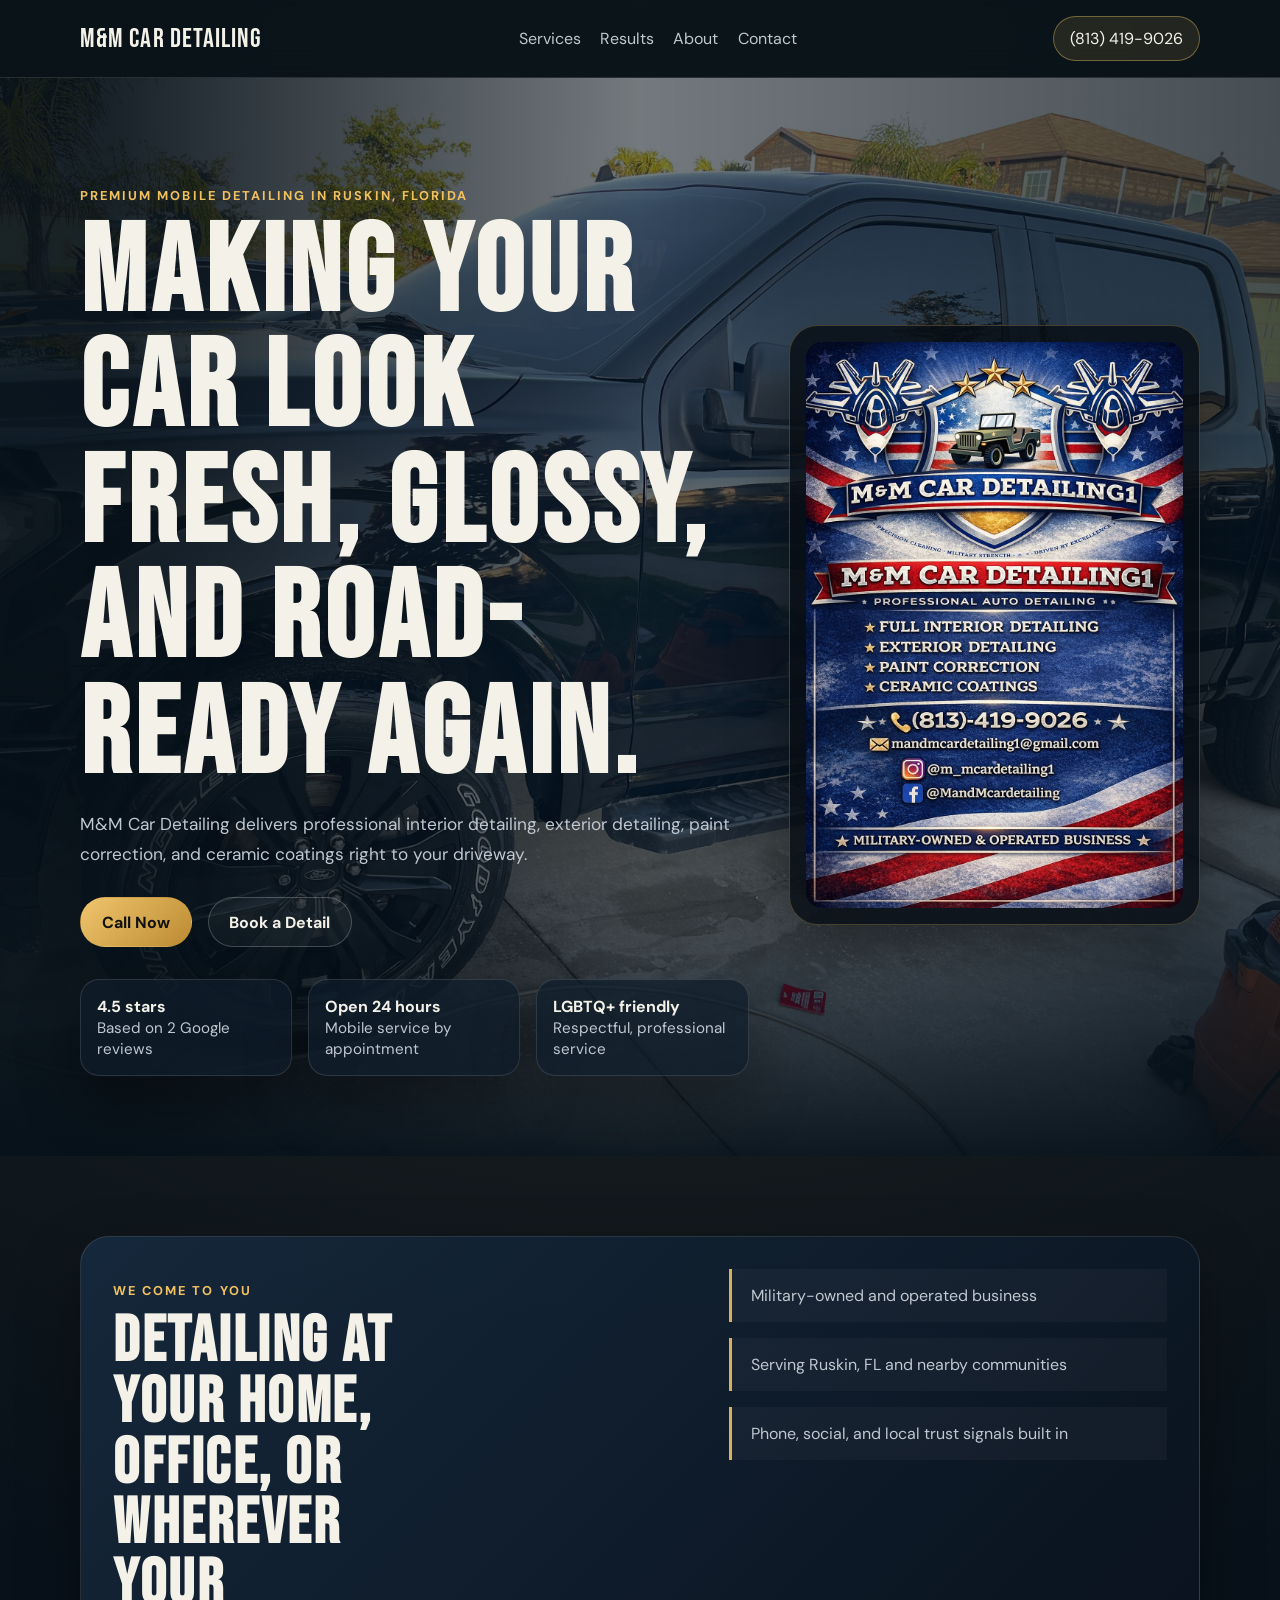
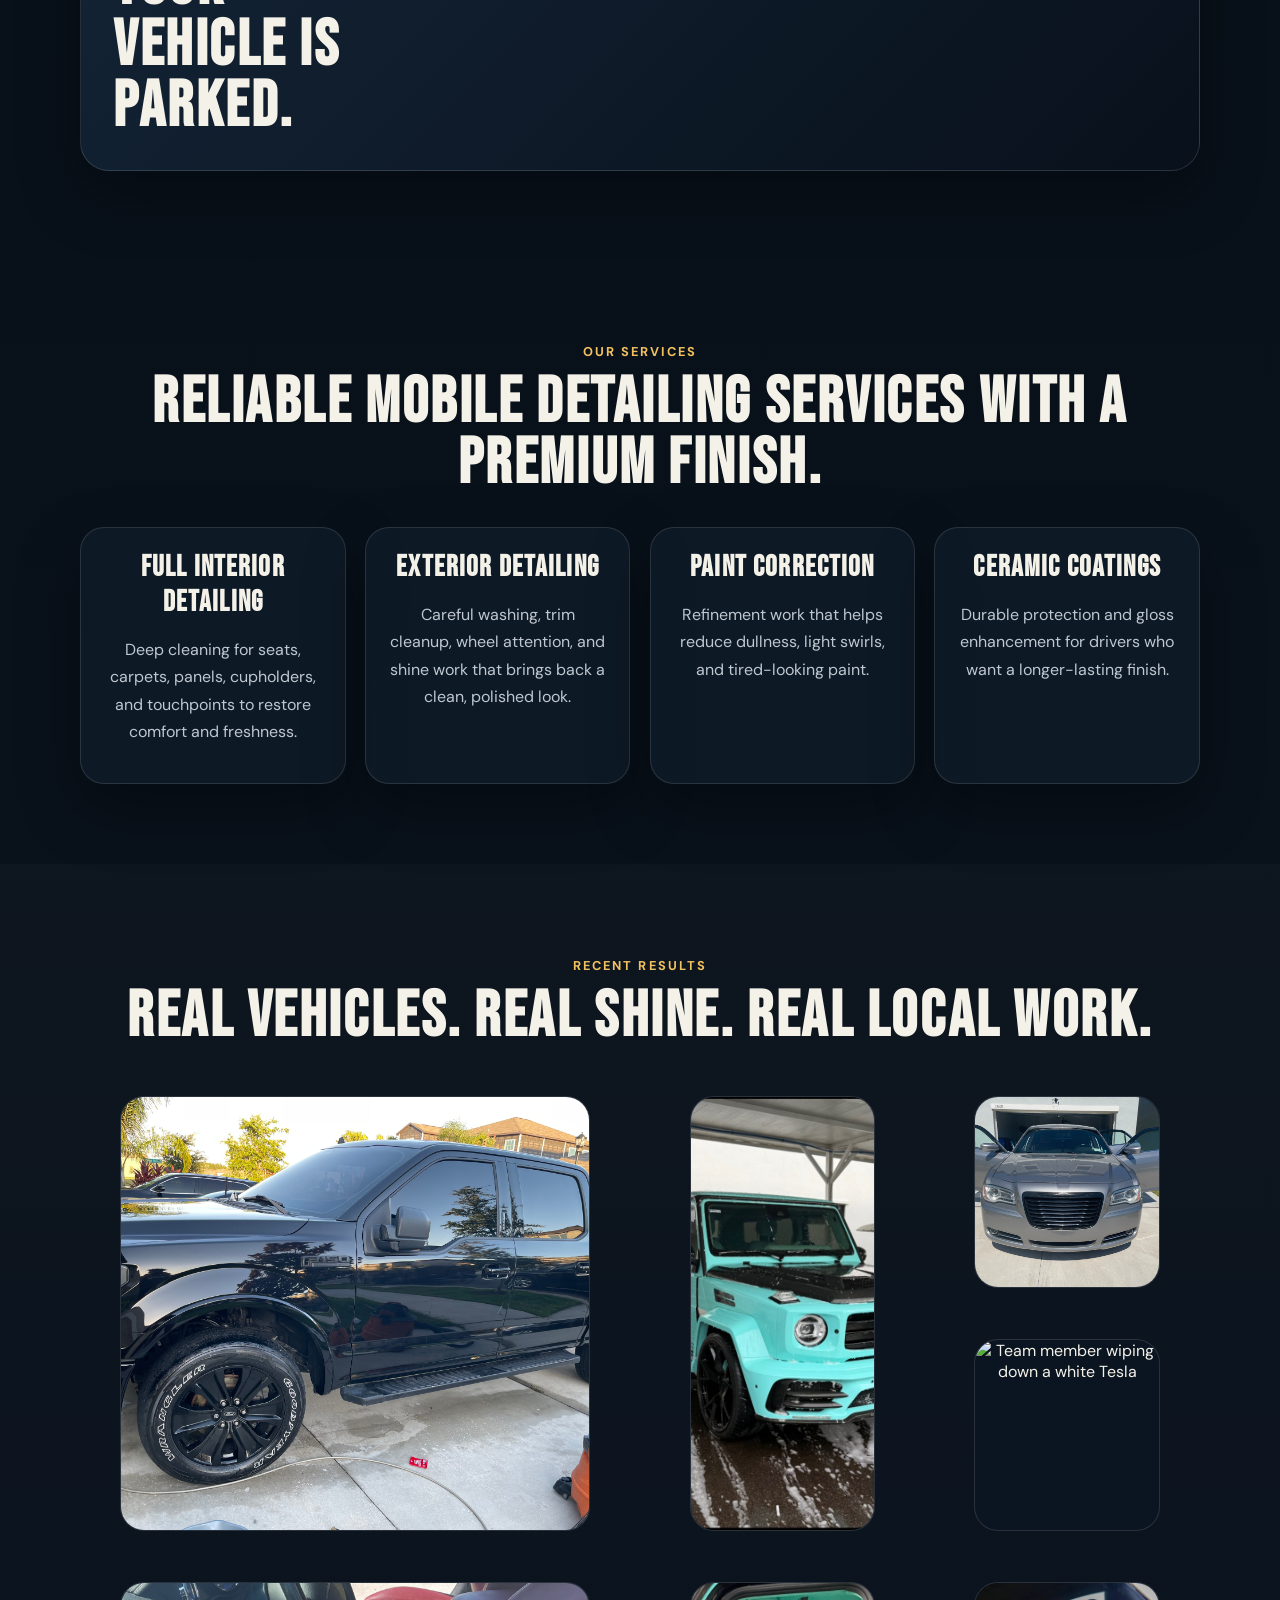
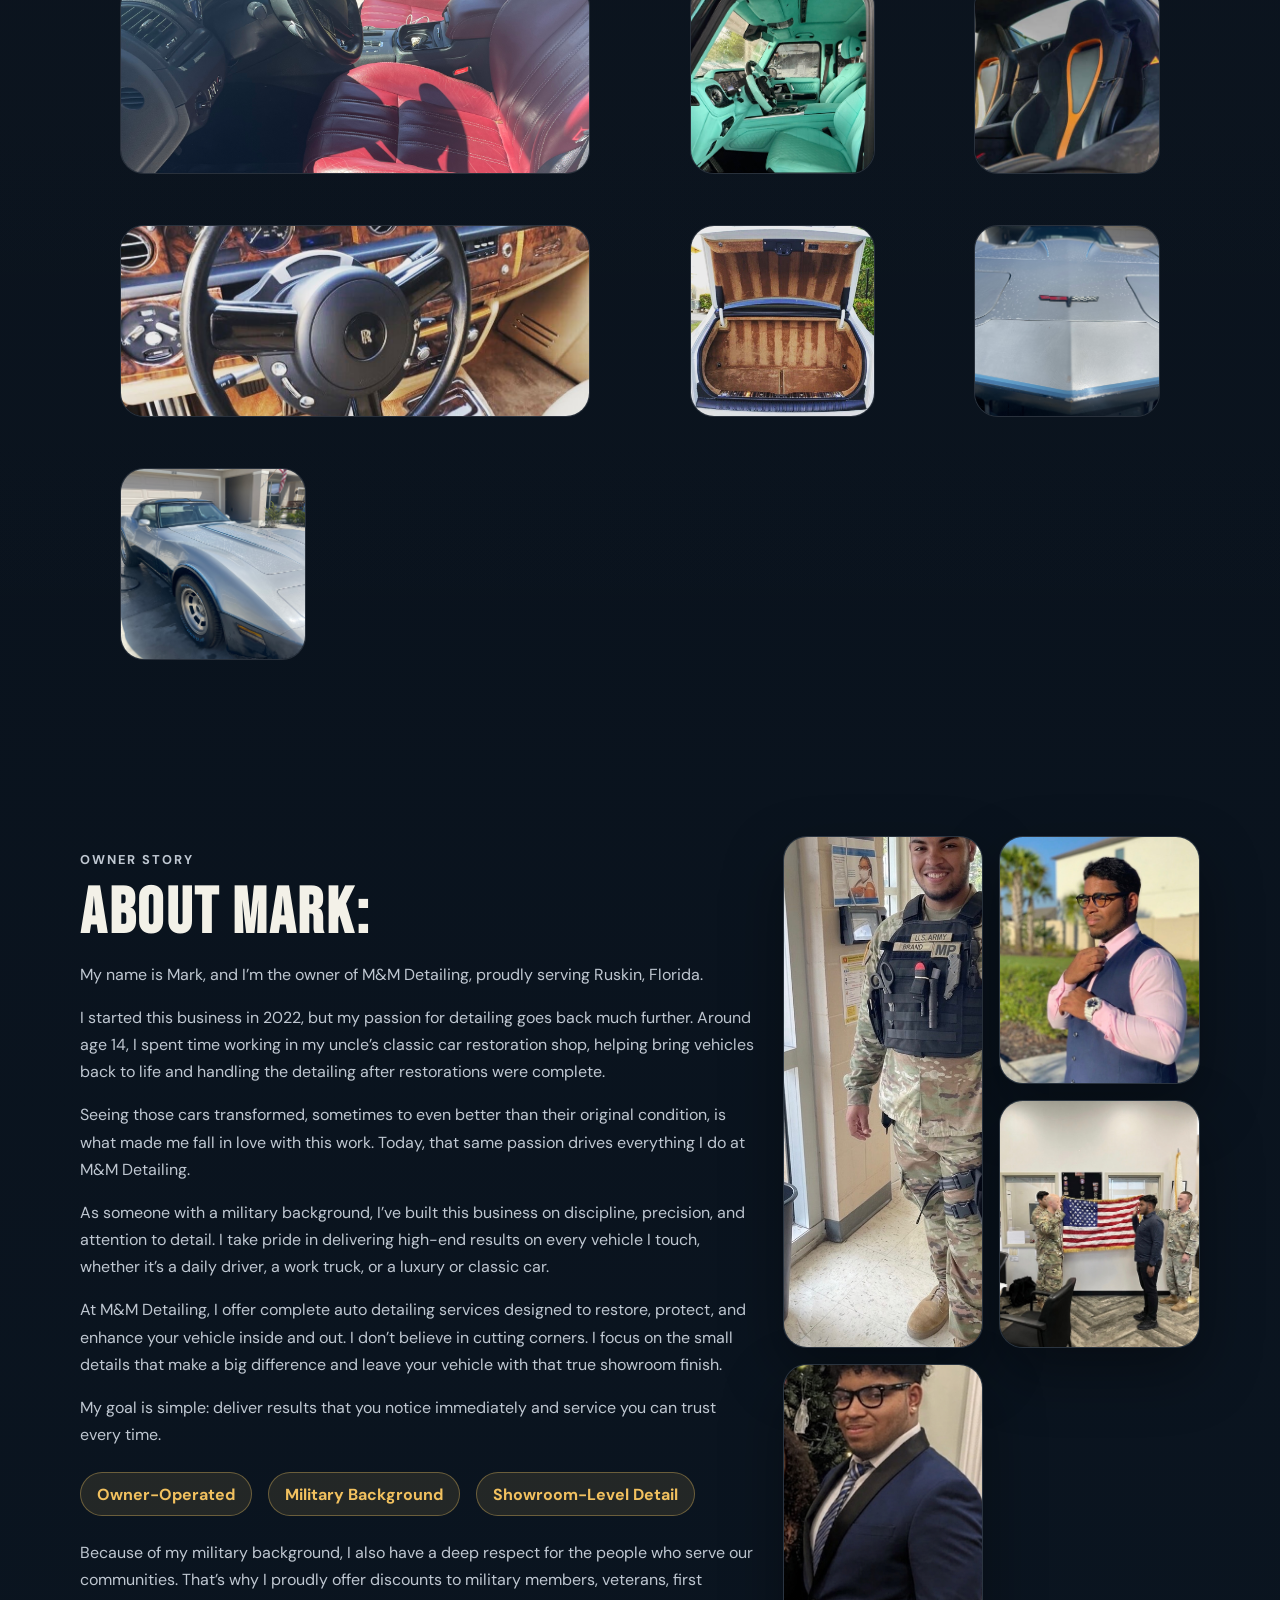
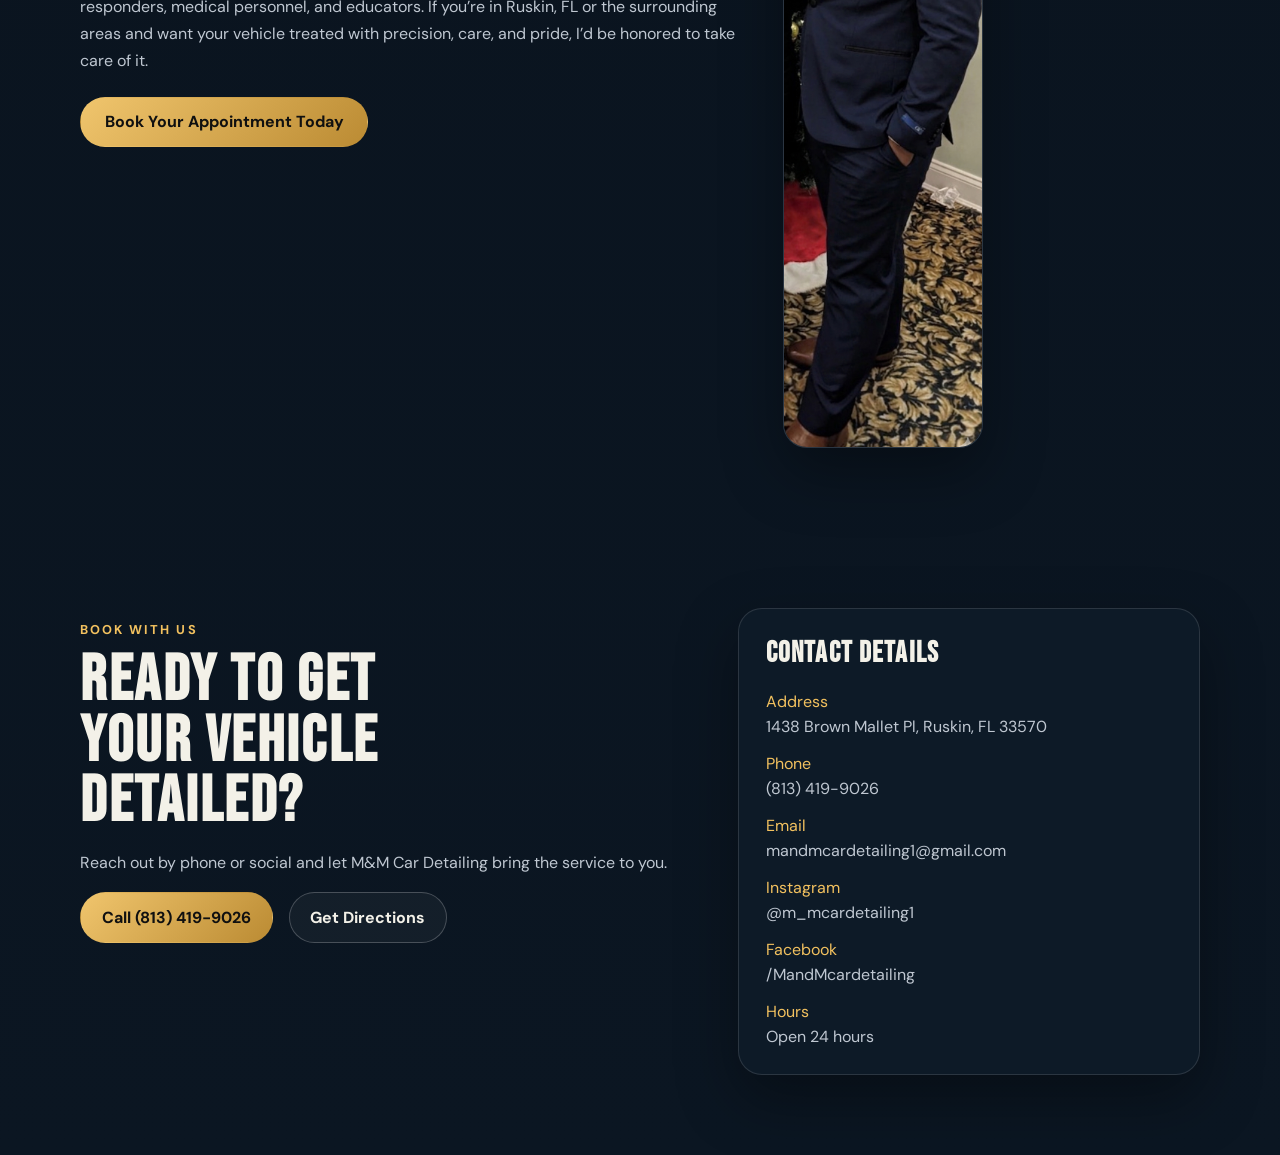
==== index.html @ 975ccf77 "Simplify about section layout" ====
<!DOCTYPE html>
<html lang="en">
  <head>
    <meta charset="UTF-8" />
    <meta name="viewport" content="width=device-width, initial-scale=1.0" />
    <title>M&amp;M Car Detailing | Mobile Detailing in Ruskin, FL</title>
    <meta
      name="description"
      content="M&M Car Detailing brings premium mobile detailing, paint correction, and ceramic coatings to Ruskin, Florida and nearby areas."
    />
    <link rel="preconnect" href="https://fonts.googleapis.com" />
    <link rel="preconnect" href="https://fonts.gstatic.com" crossorigin />
    <link
      href="https://fonts.googleapis.com/css2?family=Bebas+Neue&family=DM+Sans:wght@400;500;700&display=swap"
      rel="stylesheet"
    />
    <link rel="stylesheet" href="styles.css" />
  </head>
  <body>
    <header class="site-header">
      <div class="container nav-wrap">
        <a class="brand" href="#top">M&amp;M Car Detailing</a>
        <nav class="site-nav" aria-label="Primary navigation">
          <a href="#services">Services</a>
          <a href="#results">Results</a>
          <a href="#about">About</a>
          <a href="#contact">Contact</a>
        </nav>
        <a class="call-pill" href="tel:8134199026">(813) 419-9026</a>
      </div>
    </header>

    <main id="top">
      <section class="hero">
        <div class="hero-overlay"></div>
        <div class="container hero-grid">
          <div class="hero-copy">
            <p class="eyebrow">Premium Mobile Detailing In Ruskin, Florida</p>
            <h1>Making your car look fresh, glossy, and road-ready again.</h1>
            <p class="hero-text">
              M&amp;M Car Detailing delivers professional interior detailing,
              exterior detailing, paint correction, and ceramic coatings right
              to your driveway.
            </p>
            <div class="hero-actions">
              <a class="button primary" href="tel:8134199026">Call Now</a>
              <a class="button secondary" href="#contact">Book a Detail</a>
            </div>
            <div class="hero-meta">
              <div>
                <strong>4.5 stars</strong>
                <span>Based on 2 Google reviews</span>
              </div>
              <div>
                <strong>Open 24 hours</strong>
                <span>Mobile service by appointment</span>
              </div>
              <div>
                <strong>LGBTQ+ friendly</strong>
                <span>Respectful, professional service</span>
              </div>
            </div>
          </div>

          <aside class="hero-card">
            <img
              src="54EED1E9-41CA-4A40-9B75-06FA0DCA1272.PNG"
              alt="M&M Car Detailing service flyer"
            />
          </aside>
        </div>
      </section>

      <section class="intro-strip">
        <div class="container intro-grid">
          <div>
            <p class="label">We come to you</p>
            <h2>Detailing at your home, office, or wherever your vehicle is parked.</h2>
          </div>
          <div class="intro-points">
            <p>Military-owned and operated business</p>
            <p>Serving Ruskin, FL and nearby communities</p>
            <p>Phone, social, and local trust signals built in</p>
          </div>
        </div>
      </section>

      <section class="section" id="services">
        <div class="container">
          <p class="section-kicker">Our Services</p>
          <h2 class="section-title">Reliable mobile detailing services with a premium finish.</h2>
          <div class="service-grid">
            <article class="service-card">
              <h3>Full Interior Detailing</h3>
              <p>
                Deep cleaning for seats, carpets, panels, cupholders, and
                touchpoints to restore comfort and freshness.
              </p>
            </article>
            <article class="service-card">
              <h3>Exterior Detailing</h3>
              <p>
                Careful washing, trim cleanup, wheel attention, and shine work
                that brings back a clean, polished look.
              </p>
            </article>
            <article class="service-card">
              <h3>Paint Correction</h3>
              <p>
                Refinement work that helps reduce dullness, light swirls, and
                tired-looking paint.
              </p>
            </article>
            <article class="service-card">
              <h3>Ceramic Coatings</h3>
              <p>
                Durable protection and gloss enhancement for drivers who want a
                longer-lasting finish.
              </p>
            </article>
          </div>
        </div>
      </section>

      <section class="section results" id="results">
        <div class="container">
          <p class="section-kicker">Recent Results</p>
          <h2 class="section-title">Real vehicles. Real shine. Real local work.</h2>
          <div class="gallery-grid">
            <figure class="gallery-card gallery-feature">
              <img src="IMG_6921_Original.jpg" alt="Freshly detailed black pickup truck" />
            </figure>
            <figure class="gallery-card gallery-tall">
              <img src="IMG_4001.JPEG" alt="Detailed turquoise custom SUV at wash bay" />
            </figure>
            <figure class="gallery-card">
              <img src="67632541764__A2BBA710-AAB0-44A9-9C4B-81418D33C028_Original.JPEG" alt="Clean silver sedan after detailing" />
            </figure>
            <figure class="gallery-card">
              <img src="67709638408__9D85301D-5FF1-44BE-8788-363325B3556C_Original.JPEG" alt="Team member wiping down a white Tesla" />
            </figure>
            <figure class="gallery-card gallery-wide">
              <img src="IMG_7052_Original.jpg" alt="Clean luxury interior with red seats after detailing" />
            </figure>
            <figure class="gallery-card">
              <img src="IMG_4004.JPEG" alt="Mint green luxury SUV interior after detailing" />
            </figure>
            <figure class="gallery-card">
              <img src="IMG_0357_Original.JPEG" alt="Detailed exotic sports car seats and interior" />
            </figure>
            <figure class="gallery-card gallery-wide">
              <img src="D6B37DAC-18AE-432D-8CBC-3897DD55243E_Original.JPG" alt="Detailed Rolls-Royce dashboard and wood trim" />
            </figure>
            <figure class="gallery-card">
              <img src="08CF2466-BDCF-4B2A-A862-35CDCEF4646E_Original.JPG" alt="Detailed Rolls-Royce trunk interior" />
            </figure>
            <figure class="gallery-card">
              <img src="IMG_7494.jpg" alt="Vehicle hood before detailing with visible residue" />
            </figure>
            <figure class="gallery-card">
              <img src="IMG_7495.jpg" alt="Detailed vehicle exterior finish in sunlight" />
            </figure>
          </div>
        </div>
      </section>

      <section class="section story" id="about">
        <div class="container story-grid">
          <div class="story-copy">
            <p class="section-kicker">Owner Story</p>
            <h2 class="section-title">About Mark:</h2>
            <p>
              My name is Mark, and I&rsquo;m the owner of M&amp;M Detailing, proudly
              serving Ruskin, Florida.
            </p>
            <p>
              I started this business in 2022, but my passion for detailing
              goes back much further. Around age 14, I spent time working in my
              uncle&rsquo;s classic car restoration shop, helping bring vehicles back
              to life and handling the detailing after restorations were
              complete.
            </p>
            <p>
              Seeing those cars transformed, sometimes to even better than their
              original condition, is what made me fall in love with this work.
              Today, that same passion drives everything I do at M&amp;M
              Detailing.
            </p>
            <p>
              As someone with a military background, I&rsquo;ve built this business
              on discipline, precision, and attention to detail. I take pride
              in delivering high-end results on every vehicle I touch, whether
              it&rsquo;s a daily driver, a work truck, or a luxury or classic car.
            </p>
            <p>
              At M&amp;M Detailing, I offer complete auto detailing services
              designed to restore, protect, and enhance your vehicle inside and
              out. I don&rsquo;t believe in cutting corners. I focus on the small
              details that make a big difference and leave your vehicle with
              that true showroom finish.
            </p>
            <p>
              My goal is simple: deliver results that you notice immediately and
              service you can trust every time.
            </p>
            <div class="badge-row">
              <span>Owner-Operated</span>
              <span>Military Background</span>
              <span>Showroom-Level Detail</span>
            </div>
            <p class="story-cta">
              Because of my military background, I also have a deep respect for
              the people who serve our communities. That&rsquo;s why I proudly offer
              discounts to military members, veterans, first responders, medical
              personnel, and educators. If you&rsquo;re in Ruskin, FL or the
              surrounding areas and want your vehicle treated with precision,
              care, and pride, I&rsquo;d be honored to take care of it.
            </p>
            <a class="button primary story-button" href="tel:8134199026">
              Book Your Appointment Today
            </a>
          </div>
          <div class="story-media">
            <figure class="story-photo story-photo-tall">
              <img src="IMG_7756.JPEG" alt="Mark in military uniform" />
            </figure>
            <figure class="story-photo">
              <img src="IMG_7751.JPEG" alt="Portrait of Mark outdoors" />
            </figure>
            <figure class="story-photo">
              <img src="IMG_7748.JPEG" alt="Mark during military ceremony" />
            </figure>
            <figure class="story-photo story-photo-tall">
              <img src="IMG_7750.PNG" alt="Mark dressed in a blue suit" />
            </figure>
          </div>
        </div>
      </section>

      <section class="section contact-section" id="contact">
        <div class="container contact-grid">
          <div>
            <p class="section-kicker">Book With Us</p>
            <h2 class="section-title">Ready to get your vehicle detailed?</h2>
            <p class="contact-copy">
              Reach out by phone or social and let M&amp;M Car Detailing bring
              the service to you.
            </p>
            <div class="contact-actions">
              <a class="button primary" href="tel:8134199026">Call (813) 419-9026</a>
              <a class="button secondary" href="https://maps.google.com/?q=1438+Brown+Mallet+Pl+Ruskin+FL+33570">Get Directions</a>
            </div>
          </div>

          <div class="contact-card">
            <h3>Contact Details</h3>
            <dl>
              <div>
                <dt>Address</dt>
                <dd>1438 Brown Mallet Pl, Ruskin, FL 33570</dd>
              </div>
              <div>
                <dt>Phone</dt>
                <dd><a href="tel:8134199026">(813) 419-9026</a></dd>
              </div>
              <div>
                <dt>Email</dt>
                <dd>
                  <a href="mailto:mandmcardetailing1@gmail.com">mandmcardetailing1@gmail.com</a>
                </dd>
              </div>
              <div>
                <dt>Instagram</dt>
                <dd>
                  <a href="https://www.instagram.com/m_mcardetailing1/">@m_mcardetailing1</a>
                </dd>
              </div>
              <div>
                <dt>Facebook</dt>
                <dd>
                  <a href="https://www.facebook.com/MandMcardetailing">/MandMcardetailing</a>
                </dd>
              </div>
              <div>
                <dt>Hours</dt>
                <dd>Open 24 hours</dd>
              </div>
            </dl>
          </div>
        </div>
      </section>
    </main>
  </body>
</html>
---- styles.css ----
:root {
  --bg: #09111b;
  --panel: #0f1d2b;
  --panel-alt: #16293c;
  --text: #f3f1e8;
  --muted: #bfc7d1;
  --gold: #d8b15b;
  --gold-strong: #f2c15f;
  --line: rgba(255, 255, 255, 0.12);
  --shadow: 0 24px 60px rgba(0, 0, 0, 0.35);
}

* {
  box-sizing: border-box;
}

html {
  scroll-behavior: smooth;
}

body {
  margin: 0;
  font-family: "DM Sans", "Segoe UI", sans-serif;
  background:
    radial-gradient(circle at top, rgba(216, 177, 91, 0.18), transparent 28%),
    linear-gradient(180deg, #061018 0%, #09111b 45%, #0b1622 100%);
  color: var(--text);
}

img {
  display: block;
  max-width: 100%;
}

a {
  color: inherit;
  text-decoration: none;
}

.container {
  width: min(1120px, calc(100% - 2rem));
  margin: 0 auto;
}

.site-header {
  position: sticky;
  top: 0;
  z-index: 20;
  backdrop-filter: blur(14px);
  background: rgba(6, 16, 24, 0.82);
  border-bottom: 1px solid var(--line);
}

.nav-wrap {
  display: flex;
  align-items: center;
  justify-content: space-between;
  gap: 1rem;
  padding: 1rem 0;
}

.brand,
.section-title,
.hero h1,
.service-card h3,
.contact-card h3,
.story-review h3,
.intro-grid h2 {
  font-family: "Bebas Neue", Impact, sans-serif;
  letter-spacing: 0.04em;
}

.brand {
  font-size: 1.7rem;
}

.site-nav {
  display: flex;
  gap: 1.2rem;
  color: var(--muted);
}

.site-nav a:hover,
.site-nav a:focus-visible,
.contact-card a:hover,
.contact-card a:focus-visible {
  color: var(--gold-strong);
}

.call-pill,
.button {
  border-radius: 999px;
  transition: transform 0.2s ease, background 0.2s ease, color 0.2s ease;
}

.call-pill {
  padding: 0.7rem 1rem;
  background: rgba(216, 177, 91, 0.12);
  border: 1px solid rgba(216, 177, 91, 0.45);
}

.hero {
  position: relative;
  min-height: 94vh;
  display: flex;
  align-items: center;
  overflow: hidden;
}

.hero::before {
  content: "";
  position: absolute;
  inset: 0;
  background:
    linear-gradient(90deg, rgba(6, 16, 24, 0.92) 10%, rgba(6, 16, 24, 0.56) 50%, rgba(6, 16, 24, 0.75) 100%),
    url("IMG_6921_Original.jpg") center/cover no-repeat;
  transform: scale(1.03);
}

.hero-overlay {
  position: absolute;
  inset: auto 0 0 0;
  height: 18rem;
  background: linear-gradient(180deg, transparent, rgba(6, 16, 24, 0.9));
}

.hero-grid {
  position: relative;
  z-index: 1;
  display: grid;
  grid-template-columns: 1.3fr 0.8fr;
  gap: 2.5rem;
  align-items: center;
  padding: 6rem 0 5rem;
}

.eyebrow,
.section-kicker,
.label {
  color: var(--gold-strong);
  text-transform: uppercase;
  letter-spacing: 0.16em;
  font-size: 0.8rem;
  font-weight: 700;
}

.hero h1,
.section-title,
.intro-grid h2 {
  margin: 0;
  line-height: 0.95;
}

.hero h1 {
  font-size: clamp(3.8rem, 10vw, 7.6rem);
  max-width: 14ch;
}

.hero-text,
.contact-copy,
.service-card p,
.story-copy p,
.story-review p {
  color: var(--muted);
  line-height: 1.7;
}

.hero-text {
  max-width: 42rem;
  margin: 1rem 0 0;
  font-size: 1.08rem;
}

.hero-actions,
.contact-actions,
.badge-row {
  display: flex;
  flex-wrap: wrap;
  gap: 1rem;
}

.hero-actions {
  margin-top: 1.75rem;
}

.button {
  display: inline-flex;
  align-items: center;
  justify-content: center;
  min-height: 3rem;
  padding: 0.85rem 1.3rem;
  font-weight: 700;
  border: 1px solid transparent;
}

.button:hover,
.button:focus-visible,
.call-pill:hover,
.call-pill:focus-visible {
  transform: translateY(-2px);
}

.button.primary {
  background: linear-gradient(135deg, #f0c56d, #bb8b33);
  color: #101010;
}

.button.secondary {
  border-color: rgba(255, 255, 255, 0.22);
  background: rgba(255, 255, 255, 0.04);
}

.hero-meta {
  display: grid;
  grid-template-columns: repeat(3, minmax(0, 1fr));
  gap: 1rem;
  margin-top: 2rem;
}

.hero-meta div,
.service-card,
.story-review,
.contact-card {
  background: rgba(15, 29, 43, 0.74);
  border: 1px solid var(--line);
  box-shadow: var(--shadow);
}

.hero-meta div {
  padding: 1rem;
  border-radius: 1.2rem;
}

.hero-meta strong,
.contact-card dt {
  display: block;
  color: var(--text);
}

.hero-meta span {
  color: var(--muted);
  font-size: 0.95rem;
}

.hero-card {
  justify-self: end;
  max-width: 29rem;
  padding: 1rem;
  background: rgba(7, 13, 20, 0.82);
  border: 1px solid rgba(216, 177, 91, 0.28);
  border-radius: 1.8rem;
  box-shadow: var(--shadow);
}

.hero-card img {
  border-radius: 1rem;
}

.intro-strip,
.section {
  padding: 5rem 0;
}

.intro-grid,
.story-grid,
.contact-grid {
  display: grid;
  gap: 2rem;
  align-items: start;
}

.intro-grid {
  grid-template-columns: 1.2fr 0.9fr;
  padding: 2rem;
  background: linear-gradient(135deg, rgba(22, 41, 60, 0.96), rgba(9, 17, 27, 0.96));
  border: 1px solid var(--line);
  border-radius: 1.8rem;
  box-shadow: var(--shadow);
}

.intro-grid h2 {
  font-size: clamp(2.3rem, 5vw, 4.3rem);
  max-width: 11ch;
}

.intro-points {
  display: grid;
  gap: 1rem;
  color: var(--muted);
}

.intro-points p {
  margin: 0;
  padding: 1rem 1.2rem;
  border-left: 3px solid var(--gold);
  background: rgba(255, 255, 255, 0.03);
}

.section-title {
  font-size: clamp(2.6rem, 5vw, 4.4rem);
  max-width: 12ch;
}

#services .container {
  text-align: center;
}

#services .section-title {
  max-width: none;
}

.service-grid,
.gallery-grid {
  display: grid;
  gap: 1.2rem;
  margin-top: 2rem;
}

.service-grid {
  grid-template-columns: repeat(4, minmax(0, 1fr));
}

.service-card {
  padding: 1.4rem;
  border-radius: 1.5rem;
}

.service-card h3,
.contact-card h3,
.story-review h3 {
  margin: 0 0 0.7rem;
  font-size: 1.8rem;
}

.results {
  background: linear-gradient(180deg, rgba(255, 255, 255, 0.02), transparent);
}

#results .container {
  text-align: center;
}

#results .section-title {
  max-width: none;
}

.gallery-grid {
  grid-template-columns: repeat(4, minmax(0, 1fr));
  grid-auto-rows: 14rem;
}

.gallery-card {
  overflow: hidden;
  border-radius: 1.5rem;
  border: 1px solid var(--line);
  background: #0b1521;
}

.gallery-card img {
  width: 100%;
  height: 100%;
  object-fit: cover;
  transition: transform 0.45s ease;
}

.gallery-card:nth-child(2) img {
  object-position: center;
}

.gallery-card:nth-child(4) img {
  object-position: center top;
}

.gallery-card:nth-child(5) img,
.gallery-card:nth-child(8) img {
  object-position: center;
}

.gallery-card:hover img {
  transform: scale(1.04);
}

.gallery-feature {
  grid-column: span 2;
  grid-row: span 2;
}

.gallery-wide {
  grid-column: span 2;
}

.gallery-tall {
  grid-row: span 2;
}

.story-grid,
.contact-grid {
  grid-template-columns: 1.15fr 0.85fr;
}

.contact-card {
  padding: 1.7rem;
  border-radius: 1.5rem;
}

.badge-row {
  margin-top: 1.5rem;
}

.badge-row span {
  padding: 0.65rem 1rem;
  border-radius: 999px;
  background: rgba(216, 177, 91, 0.12);
  border: 1px solid rgba(216, 177, 91, 0.4);
  color: var(--gold-strong);
  font-weight: 700;
}

.story-grid {
  grid-template-columns: 1.55fr 0.95fr;
  gap: 1.4rem;
}

.story-media {
  display: grid;
  grid-template-columns: repeat(2, minmax(0, 1fr));
  gap: 1rem;
  align-self: stretch;
}

.story-photo {
  margin: 0;
  min-height: 13rem;
  overflow: hidden;
  border-radius: 1.5rem;
  border: 1px solid var(--line);
  background: rgba(15, 29, 43, 0.74);
  box-shadow: var(--shadow);
}

.story-photo img {
  width: 100%;
  height: 100%;
  object-fit: cover;
  transform: scale(1.06);
}

.story-photo-tall {
  grid-row: span 2;
}

.story-photo:first-child img {
  object-position: center top;
}

.story-photo:nth-child(2) img {
  object-position: center top;
}

.story-photo:nth-child(3) img {
  object-position: center 25%;
}

.story-photo:nth-child(4) img {
  object-position: center top;
}

.story-cta {
  margin: 1.4rem 0;
}

.story-button {
  min-width: 18rem;
}

.contact-card dl {
  margin: 1.2rem 0 0;
  display: grid;
  gap: 1rem;
}

.contact-card dt {
  margin-bottom: 0.25rem;
  color: var(--gold-strong);
}

.contact-card dd {
  margin: 0;
  color: var(--muted);
}

@media (max-width: 980px) {
  .hero-grid,
  .intro-grid,
  .story-grid,
  .contact-grid,
  .service-grid {
    grid-template-columns: 1fr;
  }

  .hero-card {
    justify-self: start;
    max-width: 24rem;
  }

  .hero-meta {
    grid-template-columns: repeat(2, minmax(0, 1fr));
  }

  .gallery-grid {
    grid-template-columns: repeat(2, minmax(0, 1fr));
  }

  .gallery-feature,
  .gallery-wide {
    grid-column: span 2;
  }
}

@media (max-width: 760px) {
  .nav-wrap {
    flex-wrap: wrap;
  }

  .site-nav {
    order: 3;
    width: 100%;
    justify-content: space-between;
    font-size: 0.95rem;
  }

  .hero {
    min-height: auto;
  }

  .hero-grid {
    padding-top: 4rem;
  }

  .hero h1 {
    max-width: 10ch;
  }

  .hero-meta,
  .gallery-grid {
    grid-template-columns: 1fr;
  }

  .gallery-grid {
    grid-auto-rows: 15rem;
  }

  .gallery-feature,
  .gallery-wide,
  .gallery-tall {
    grid-column: auto;
    grid-row: auto;
  }

  .story-media {
    grid-template-columns: 1fr;
  }

  .story-photo,
  .story-photo-tall {
    min-height: 19rem;
    grid-row: auto;
  }

  .section,
  .intro-strip {
    padding: 4rem 0;
  }
}
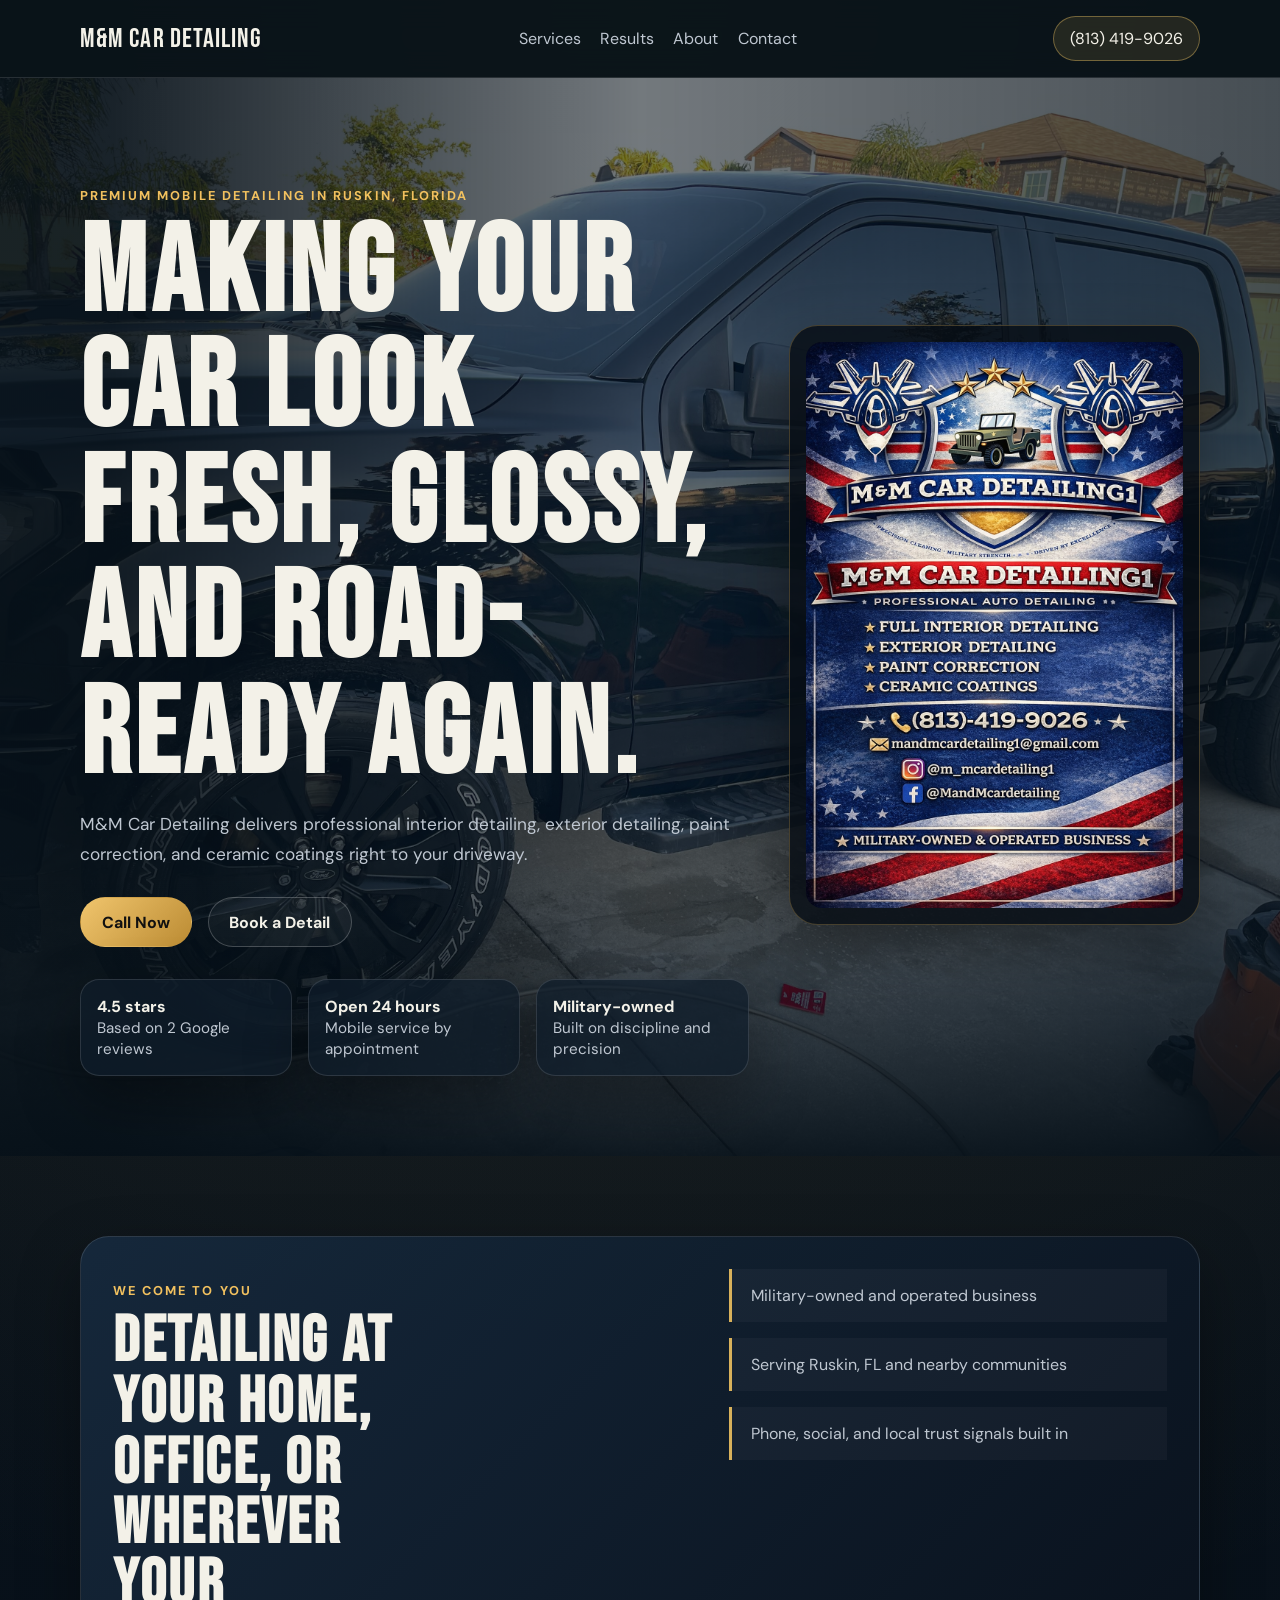
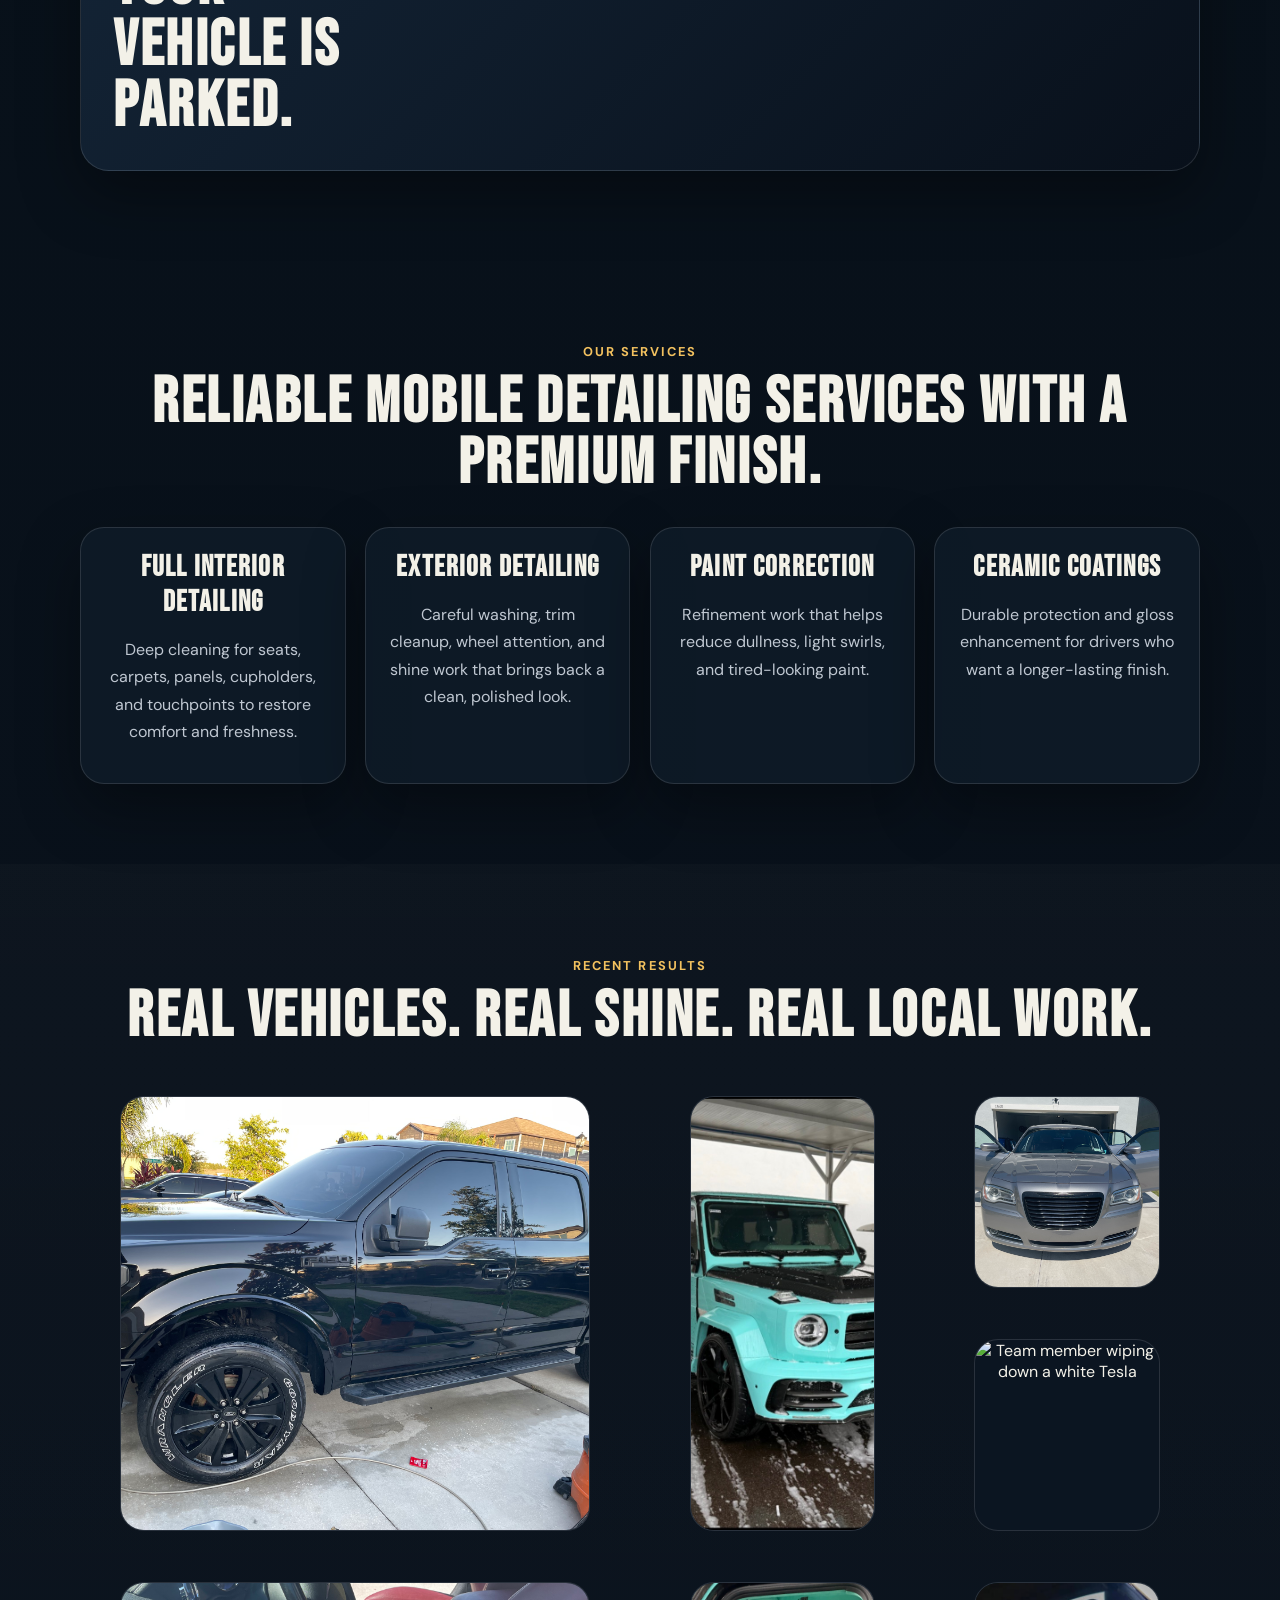
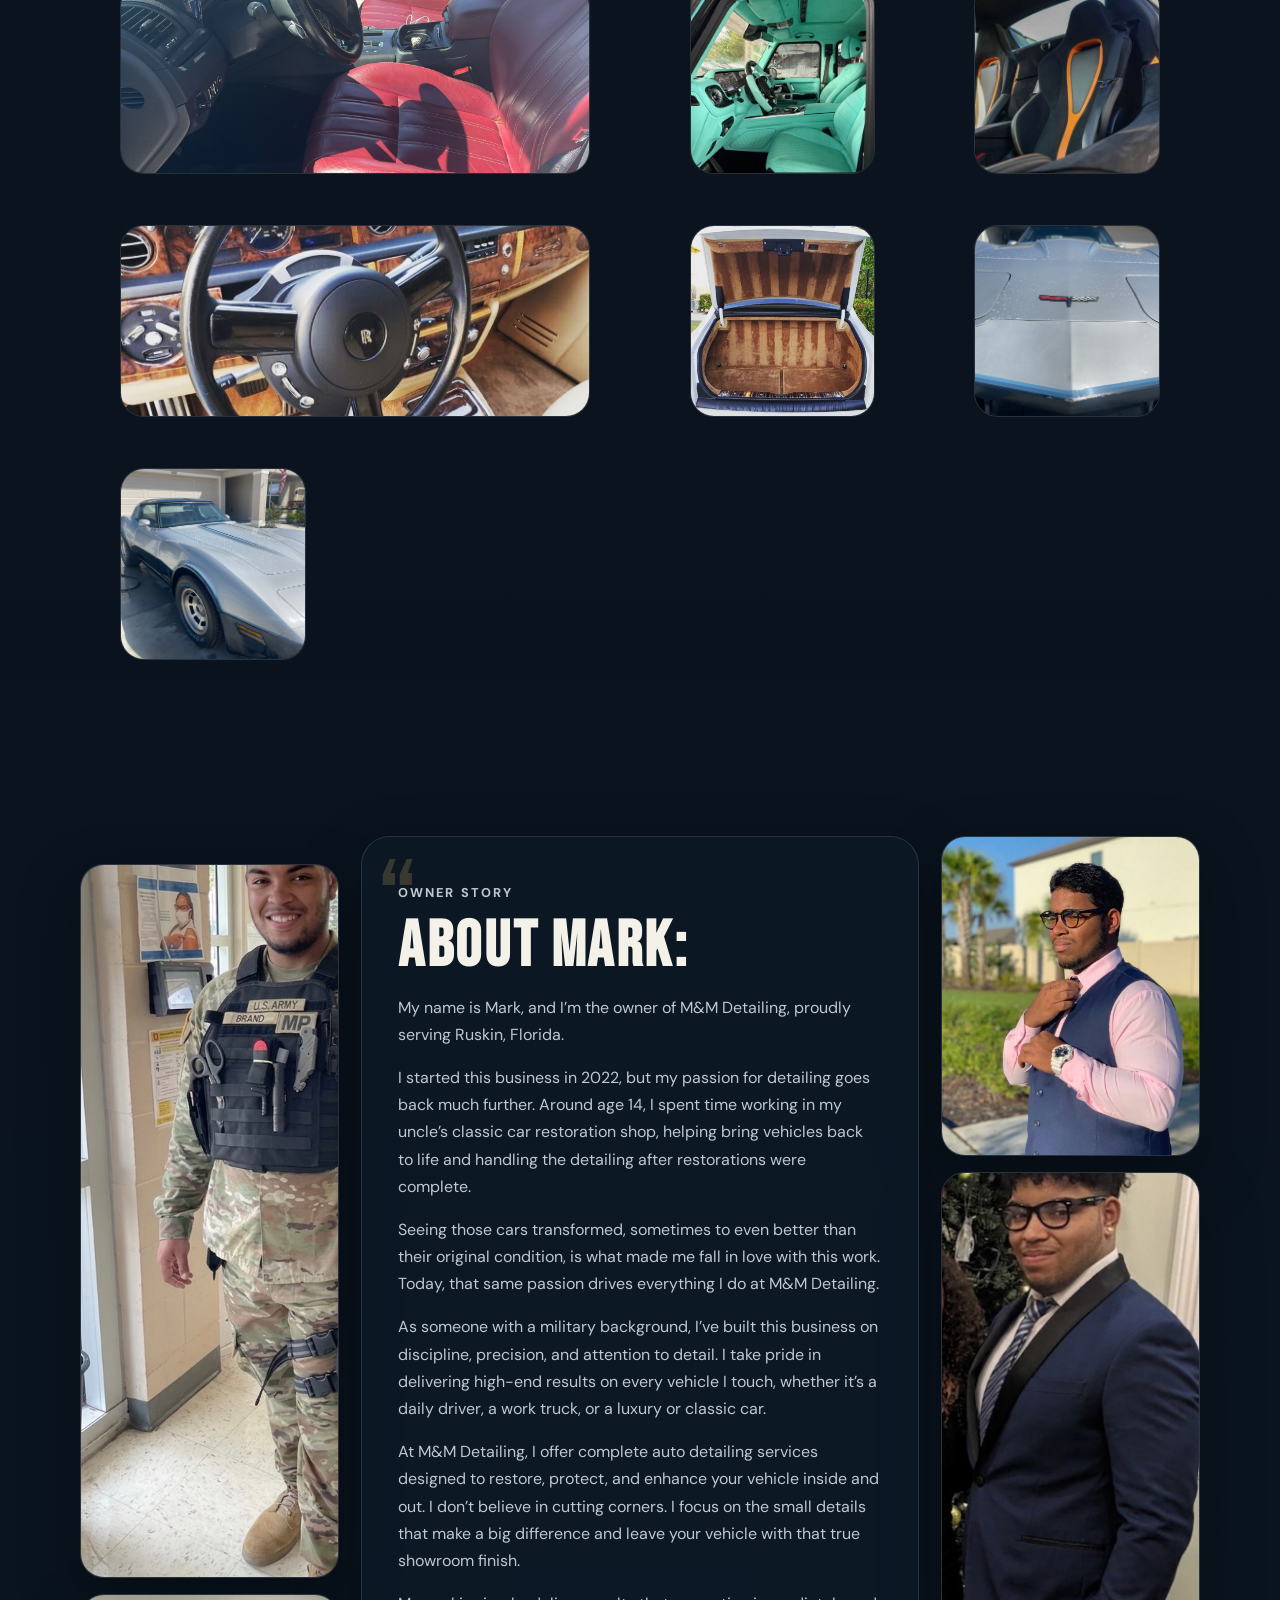
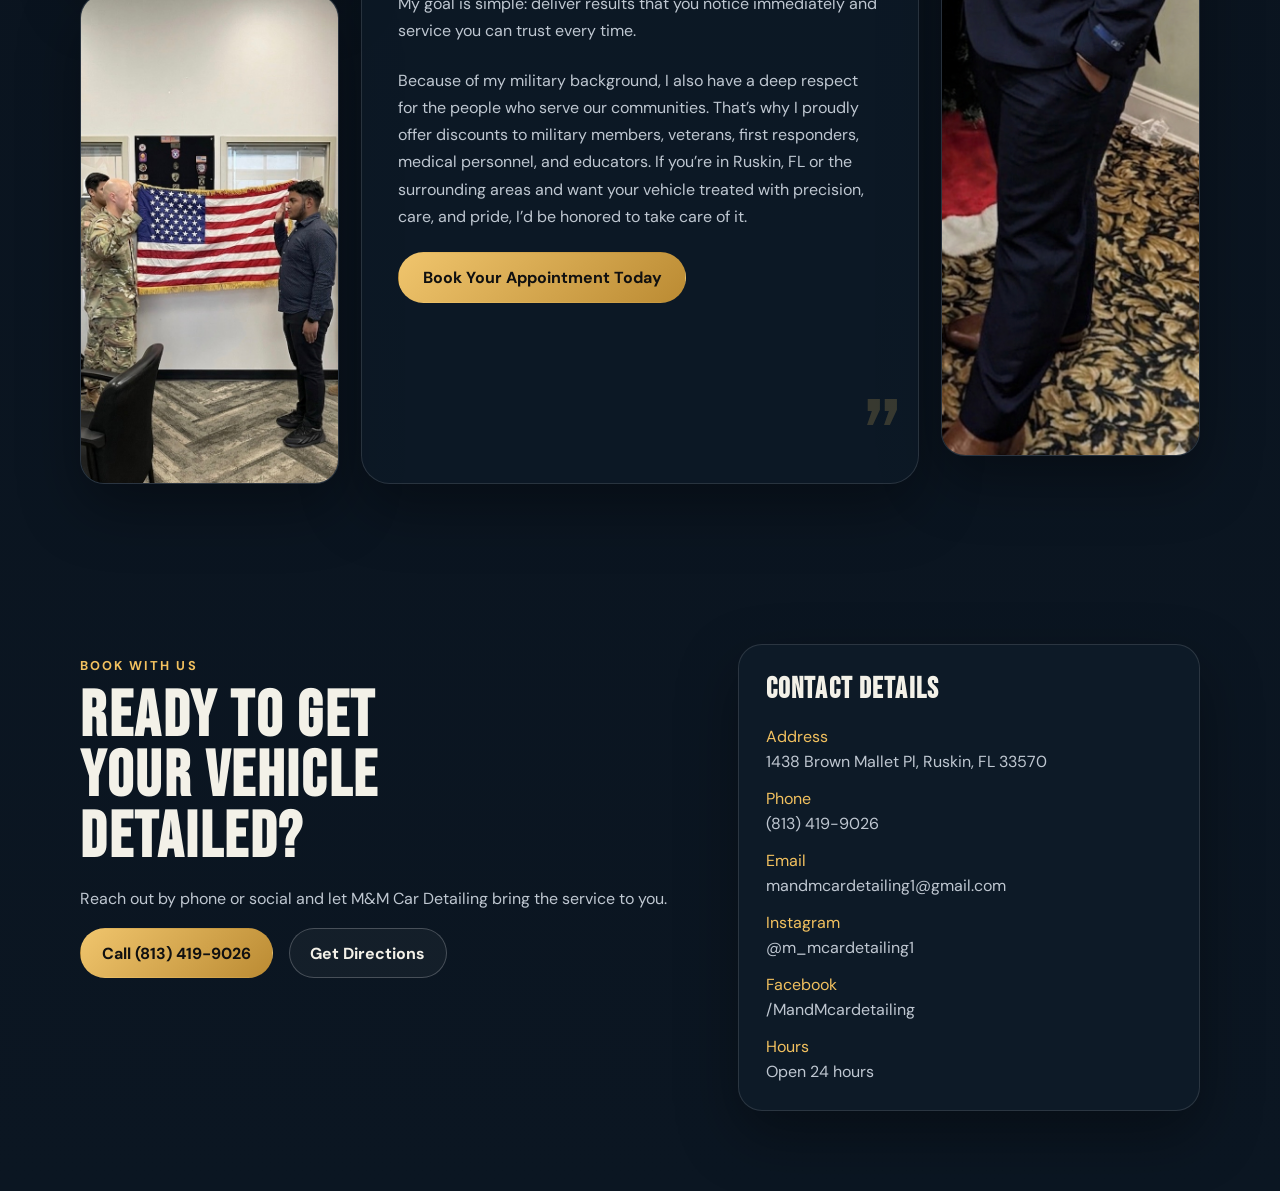
==== commit a8eb2d3b: "Refine about layout and hero trust point" ====
--- a/index.html
+++ b/index.html
@@ -56,8 +56,8 @@
                 <span>Mobile service by appointment</span>
               </div>
               <div>
-                <strong>LGBTQ+ friendly</strong>
-                <span>Respectful, professional service</span>
+                <strong>Military-owned</strong>
+                <span>Built on discipline and precision</span>
               </div>
             </div>
           </div>
@@ -166,6 +166,14 @@
 
       <section class="section story" id="about">
         <div class="container story-grid">
+          <div class="story-media story-media-left">
+            <figure class="story-photo story-photo-tall">
+              <img src="IMG_7756.JPEG" alt="Mark in military uniform" />
+            </figure>
+            <figure class="story-photo">
+              <img src="IMG_7748.JPEG" alt="Mark during military ceremony" />
+            </figure>
+          </div>
           <div class="story-copy">
             <p class="section-kicker">Owner Story</p>
             <h2 class="section-title">About Mark:</h2>
@@ -203,11 +211,6 @@
               My goal is simple: deliver results that you notice immediately and
               service you can trust every time.
             </p>
-            <div class="badge-row">
-              <span>Owner-Operated</span>
-              <span>Military Background</span>
-              <span>Showroom-Level Detail</span>
-            </div>
             <p class="story-cta">
               Because of my military background, I also have a deep respect for
               the people who serve our communities. That&rsquo;s why I proudly offer
@@ -220,15 +223,9 @@
               Book Your Appointment Today
             </a>
           </div>
-          <div class="story-media">
-            <figure class="story-photo story-photo-tall">
-              <img src="IMG_7756.JPEG" alt="Mark in military uniform" />
-            </figure>
+          <div class="story-media story-media-right">
             <figure class="story-photo">
               <img src="IMG_7751.JPEG" alt="Portrait of Mark outdoors" />
-            </figure>
-            <figure class="story-photo">
-              <img src="IMG_7748.JPEG" alt="Mark during military ceremony" />
             </figure>
             <figure class="story-photo story-photo-tall">
               <img src="IMG_7750.PNG" alt="Mark dressed in a blue suit" />
--- a/styles.css
+++ b/styles.css
@@ -417,15 +417,24 @@
 }
 
 .story-grid {
-  grid-template-columns: 1.55fr 0.95fr;
+  grid-template-columns: 0.72fr 1.55fr 0.72fr;
   gap: 1.4rem;
+  align-items: stretch;
 }
 
 .story-media {
   display: grid;
-  grid-template-columns: repeat(2, minmax(0, 1fr));
+  grid-template-columns: 1fr;
   gap: 1rem;
   align-self: stretch;
+}
+
+.story-media-left {
+  padding-top: 1.75rem;
+}
+
+.story-media-right {
+  padding-bottom: 1.75rem;
 }
 
 .story-photo {
@@ -453,15 +462,15 @@
   object-position: center top;
 }
 
-.story-photo:nth-child(2) img {
+.story-media-right .story-photo:first-child img {
   object-position: center top;
 }
 
-.story-photo:nth-child(3) img {
+.story-media-left .story-photo:nth-child(2) img {
   object-position: center 25%;
 }
 
-.story-photo:nth-child(4) img {
+.story-media-right .story-photo:nth-child(2) img {
   object-position: center top;
 }
 
@@ -471,6 +480,37 @@
 
 .story-button {
   min-width: 18rem;
+}
+
+.story-copy {
+  position: relative;
+  padding: 2rem 2.25rem;
+  border-radius: 1.8rem;
+  background: rgba(15, 29, 43, 0.5);
+  border: 1px solid var(--line);
+  box-shadow: var(--shadow);
+}
+
+.story-copy::before,
+.story-copy::after {
+  position: absolute;
+  font-family: "Bebas Neue", Impact, sans-serif;
+  font-size: clamp(5rem, 9vw, 8rem);
+  line-height: 1;
+  color: rgba(216, 177, 91, 0.22);
+  pointer-events: none;
+}
+
+.story-copy::before {
+  content: "\201C";
+  top: 0.65rem;
+  left: 1rem;
+}
+
+.story-copy::after {
+  content: "\201D";
+  right: 1rem;
+  bottom: -1.25rem;
 }
 
 .contact-card dl {
@@ -515,6 +555,15 @@
   .gallery-wide {
     grid-column: span 2;
   }
+
+  .story-media {
+    grid-template-columns: repeat(2, minmax(0, 1fr));
+  }
+
+  .story-media-left,
+  .story-media-right {
+    padding: 0;
+  }
 }
 
 @media (max-width: 760px) {
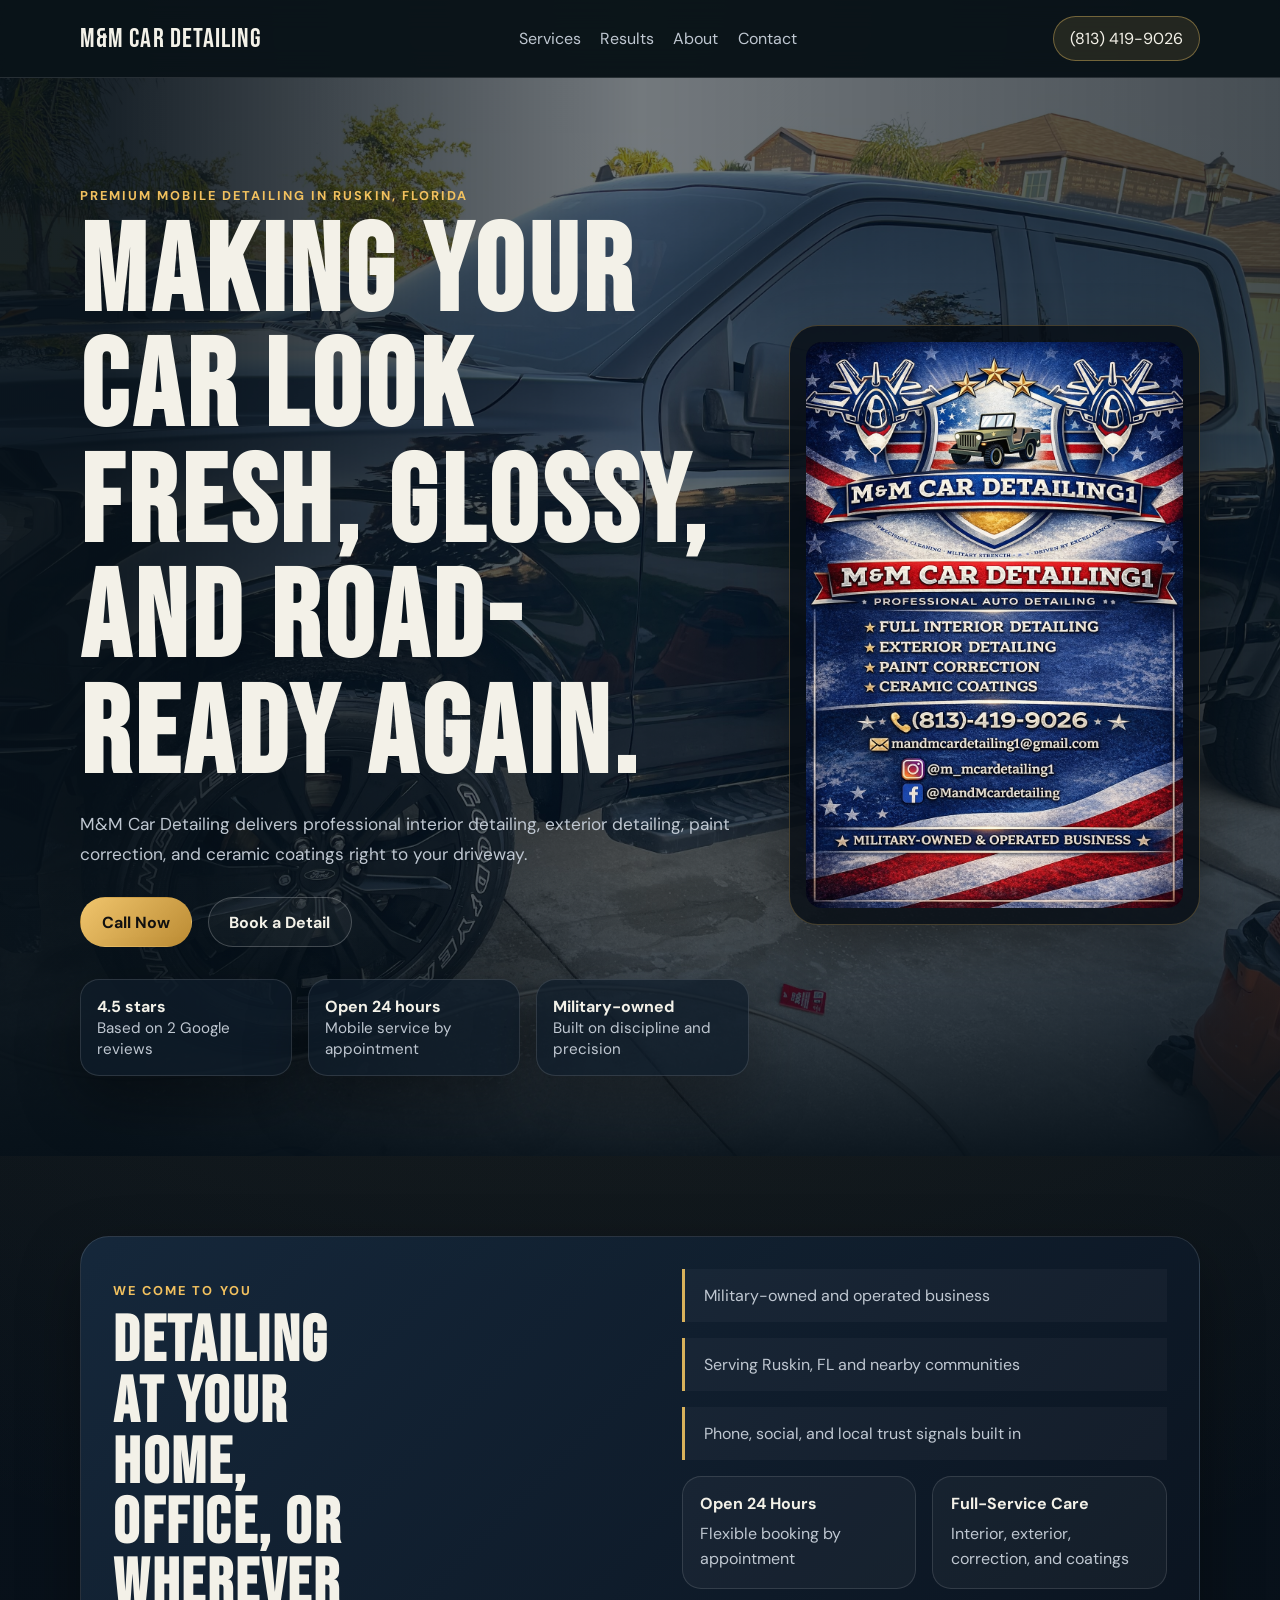
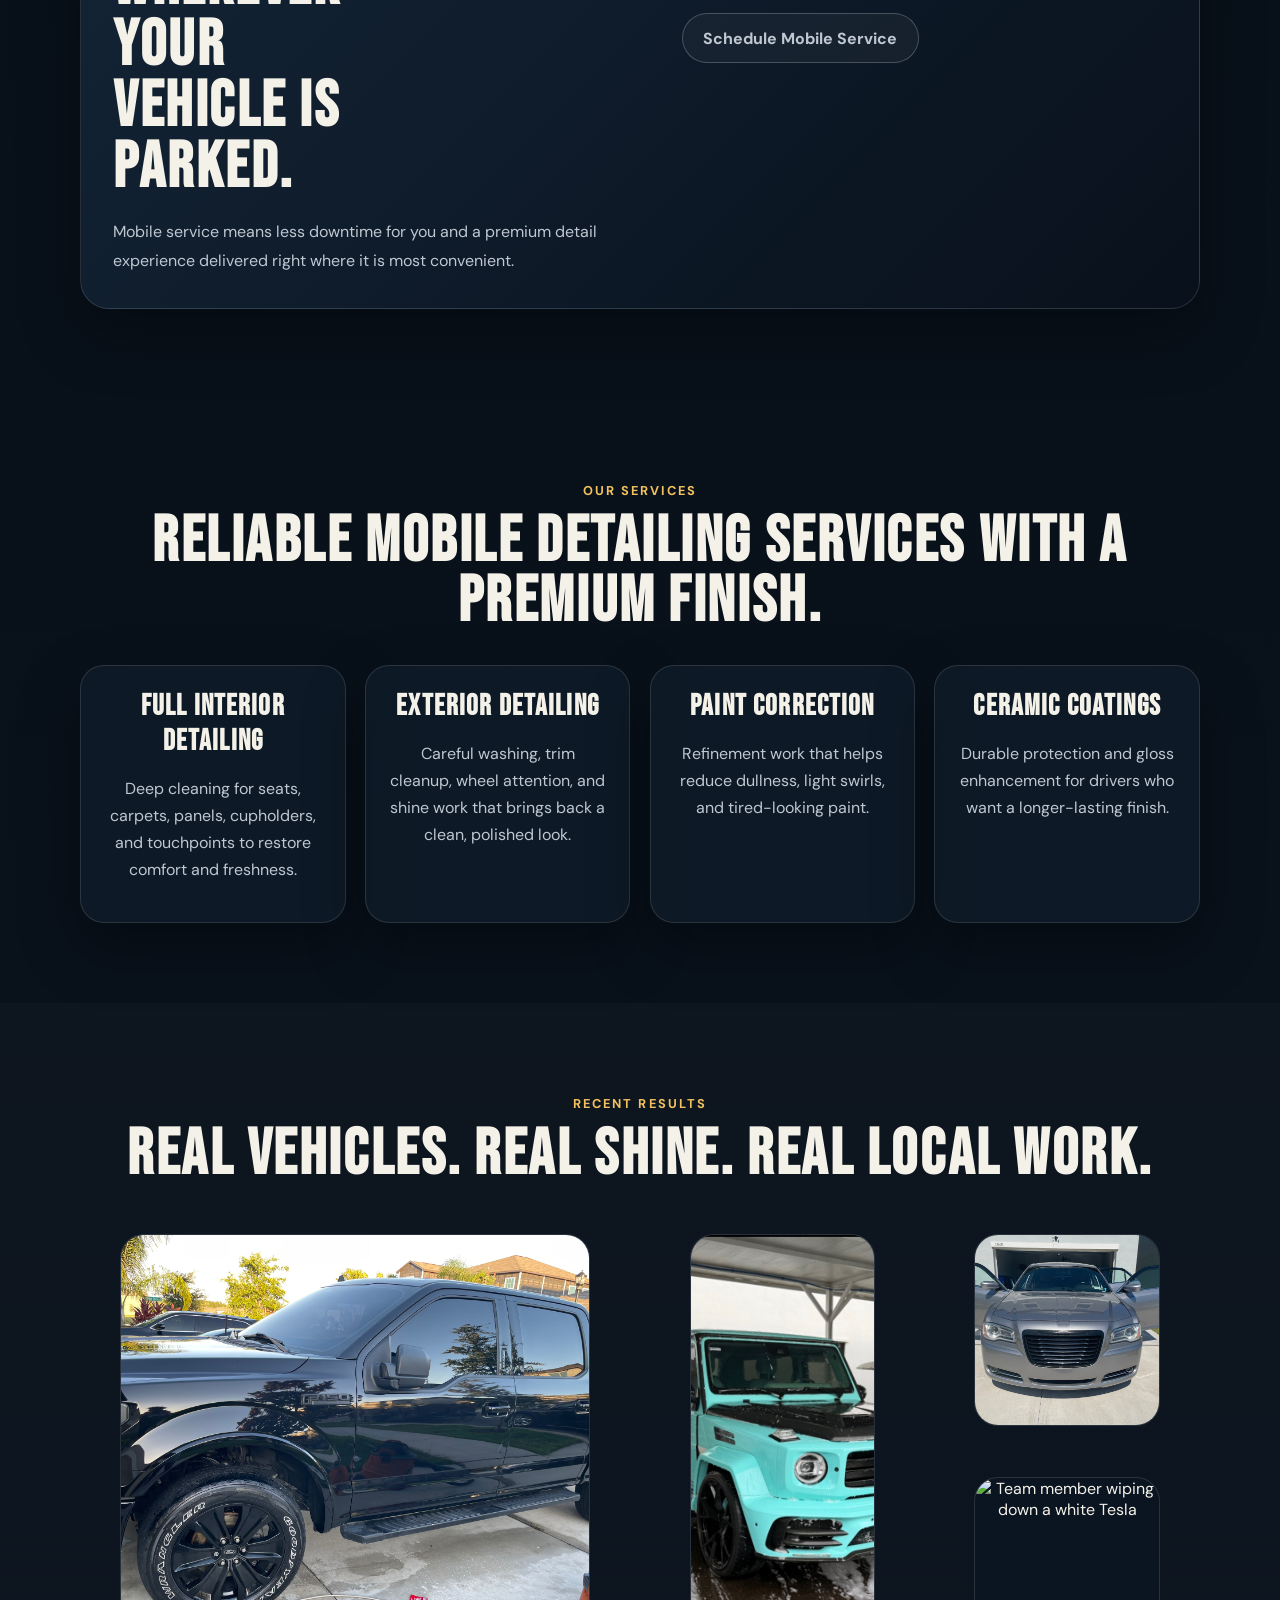
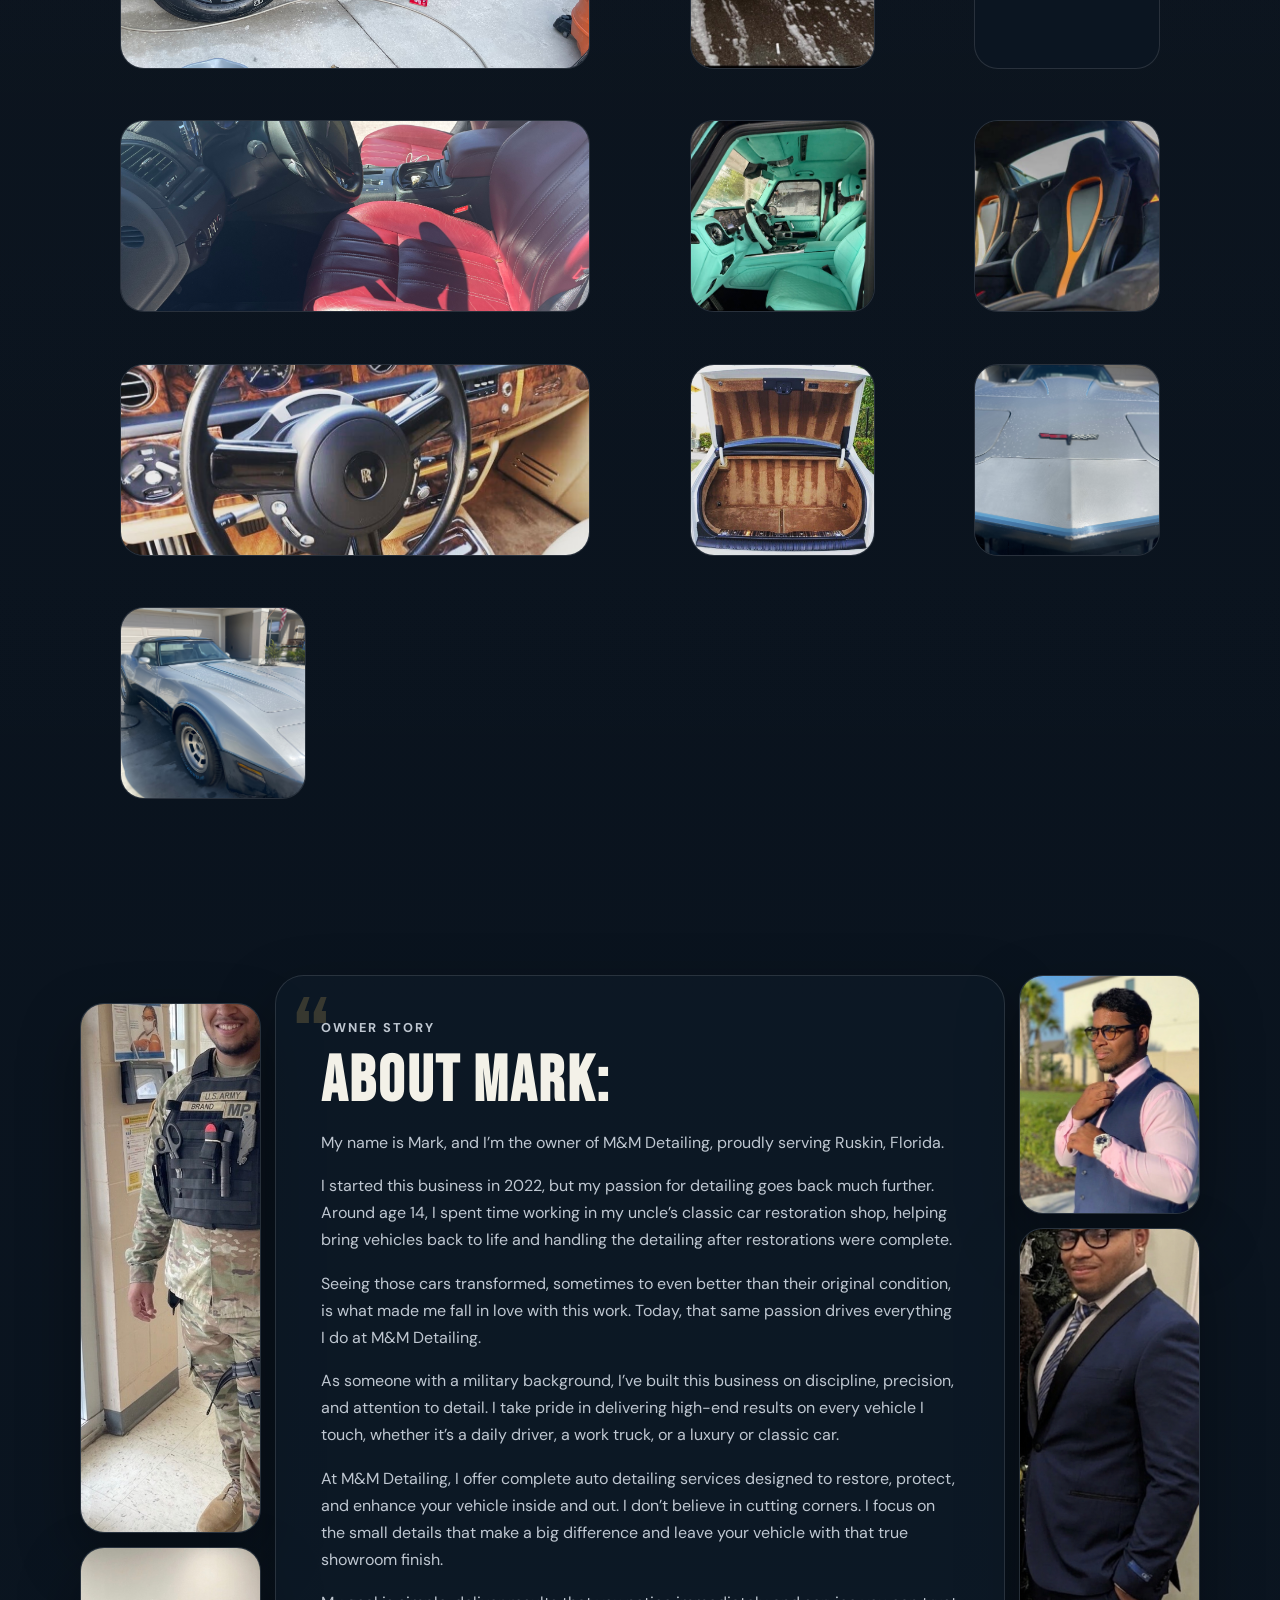
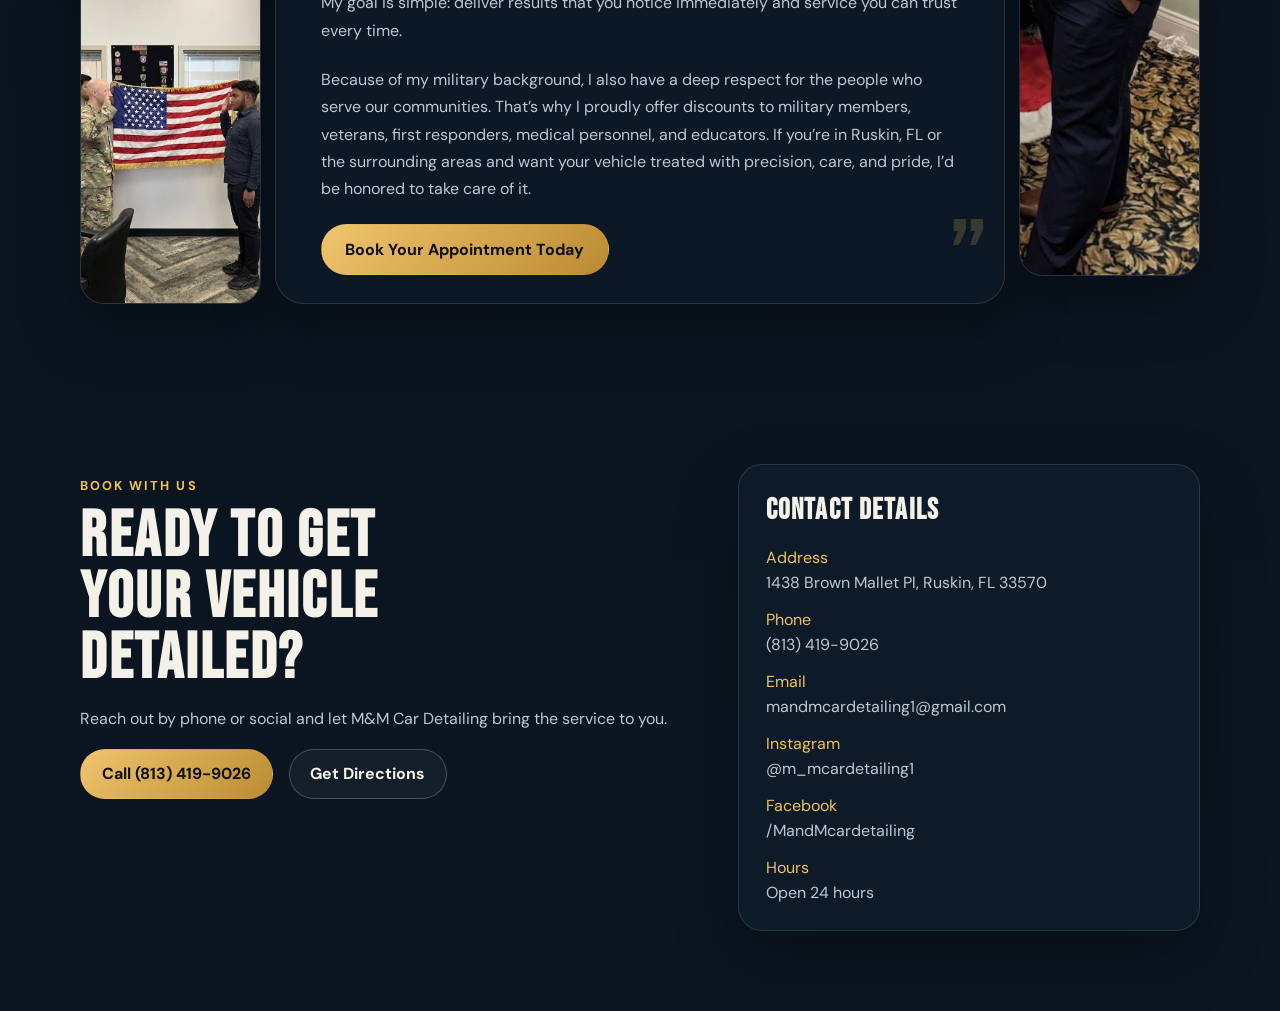
==== commit 99078da7: "Expand intro section content" ====
--- a/index.html
+++ b/index.html
@@ -73,14 +73,29 @@
 
       <section class="intro-strip">
         <div class="container intro-grid">
-          <div>
+          <div class="intro-copy">
             <p class="label">We come to you</p>
             <h2>Detailing at your home, office, or wherever your vehicle is parked.</h2>
+            <p class="intro-text">
+              Mobile service means less downtime for you and a premium detail
+              experience delivered right where it is most convenient.
+            </p>
           </div>
           <div class="intro-points">
             <p>Military-owned and operated business</p>
             <p>Serving Ruskin, FL and nearby communities</p>
             <p>Phone, social, and local trust signals built in</p>
+            <div class="intro-mini-grid">
+              <div class="intro-mini-card">
+                <strong>Open 24 Hours</strong>
+                <span>Flexible booking by appointment</span>
+              </div>
+              <div class="intro-mini-card">
+                <strong>Full-Service Care</strong>
+                <span>Interior, exterior, correction, and coatings</span>
+              </div>
+            </div>
+            <a class="button secondary intro-button" href="#contact">Schedule Mobile Service</a>
           </div>
         </div>
       </section>
--- a/styles.css
+++ b/styles.css
@@ -270,7 +270,7 @@
 }
 
 .intro-grid {
-  grid-template-columns: 1.2fr 0.9fr;
+  grid-template-columns: 1.05fr 0.95fr;
   padding: 2rem;
   background: linear-gradient(135deg, rgba(22, 41, 60, 0.96), rgba(9, 17, 27, 0.96));
   border: 1px solid var(--line);
@@ -280,13 +280,27 @@
 
 .intro-grid h2 {
   font-size: clamp(2.3rem, 5vw, 4.3rem);
-  max-width: 11ch;
+  max-width: 9ch;
+}
+
+.intro-copy {
+  display: grid;
+  align-content: space-between;
+  min-height: 100%;
+}
+
+.intro-text {
+  max-width: 32rem;
+  margin: 1.25rem 0 0;
+  color: var(--muted);
+  line-height: 1.8;
 }
 
 .intro-points {
   display: grid;
   gap: 1rem;
   color: var(--muted);
+  align-content: start;
 }
 
 .intro-points p {
@@ -294,6 +308,35 @@
   padding: 1rem 1.2rem;
   border-left: 3px solid var(--gold);
   background: rgba(255, 255, 255, 0.03);
+}
+
+.intro-mini-grid {
+  display: grid;
+  grid-template-columns: repeat(2, minmax(0, 1fr));
+  gap: 1rem;
+}
+
+.intro-mini-card {
+  padding: 1rem 1.1rem;
+  border-radius: 1.2rem;
+  background: rgba(255, 255, 255, 0.04);
+  border: 1px solid var(--line);
+}
+
+.intro-mini-card strong {
+  display: block;
+  margin-bottom: 0.4rem;
+  color: var(--text);
+}
+
+.intro-mini-card span {
+  color: var(--muted);
+  line-height: 1.6;
+}
+
+.intro-button {
+  justify-self: start;
+  margin-top: 0.5rem;
 }
 
 .section-title {
@@ -417,15 +460,15 @@
 }
 
 .story-grid {
-  grid-template-columns: 0.72fr 1.55fr 0.72fr;
-  gap: 1.4rem;
+  grid-template-columns: 0.52fr 2.1fr 0.52fr;
+  gap: 0.9rem;
   align-items: stretch;
 }
 
 .story-media {
   display: grid;
   grid-template-columns: 1fr;
-  gap: 1rem;
+  gap: 0.85rem;
   align-self: stretch;
 }
 
@@ -439,7 +482,7 @@
 
 .story-photo {
   margin: 0;
-  min-height: 13rem;
+  min-height: 11rem;
   overflow: hidden;
   border-radius: 1.5rem;
   border: 1px solid var(--line);
@@ -451,7 +494,7 @@
   width: 100%;
   height: 100%;
   object-fit: cover;
-  transform: scale(1.06);
+  transform: scale(1.14);
 }
 
 .story-photo-tall {
@@ -484,7 +527,7 @@
 
 .story-copy {
   position: relative;
-  padding: 2rem 2.25rem;
+  padding: 1.8rem 2.8rem;
   border-radius: 1.8rem;
   background: rgba(15, 29, 43, 0.5);
   border: 1px solid var(--line);
@@ -564,6 +607,10 @@
   .story-media-right {
     padding: 0;
   }
+
+  .intro-mini-grid {
+    grid-template-columns: 1fr 1fr;
+  }
 }
 
 @media (max-width: 760px) {
@@ -610,6 +657,14 @@
     grid-template-columns: 1fr;
   }
 
+  .intro-mini-grid {
+    grid-template-columns: 1fr;
+  }
+
+  .intro-button {
+    justify-self: stretch;
+  }
+
   .story-photo,
   .story-photo-tall {
     min-height: 19rem;
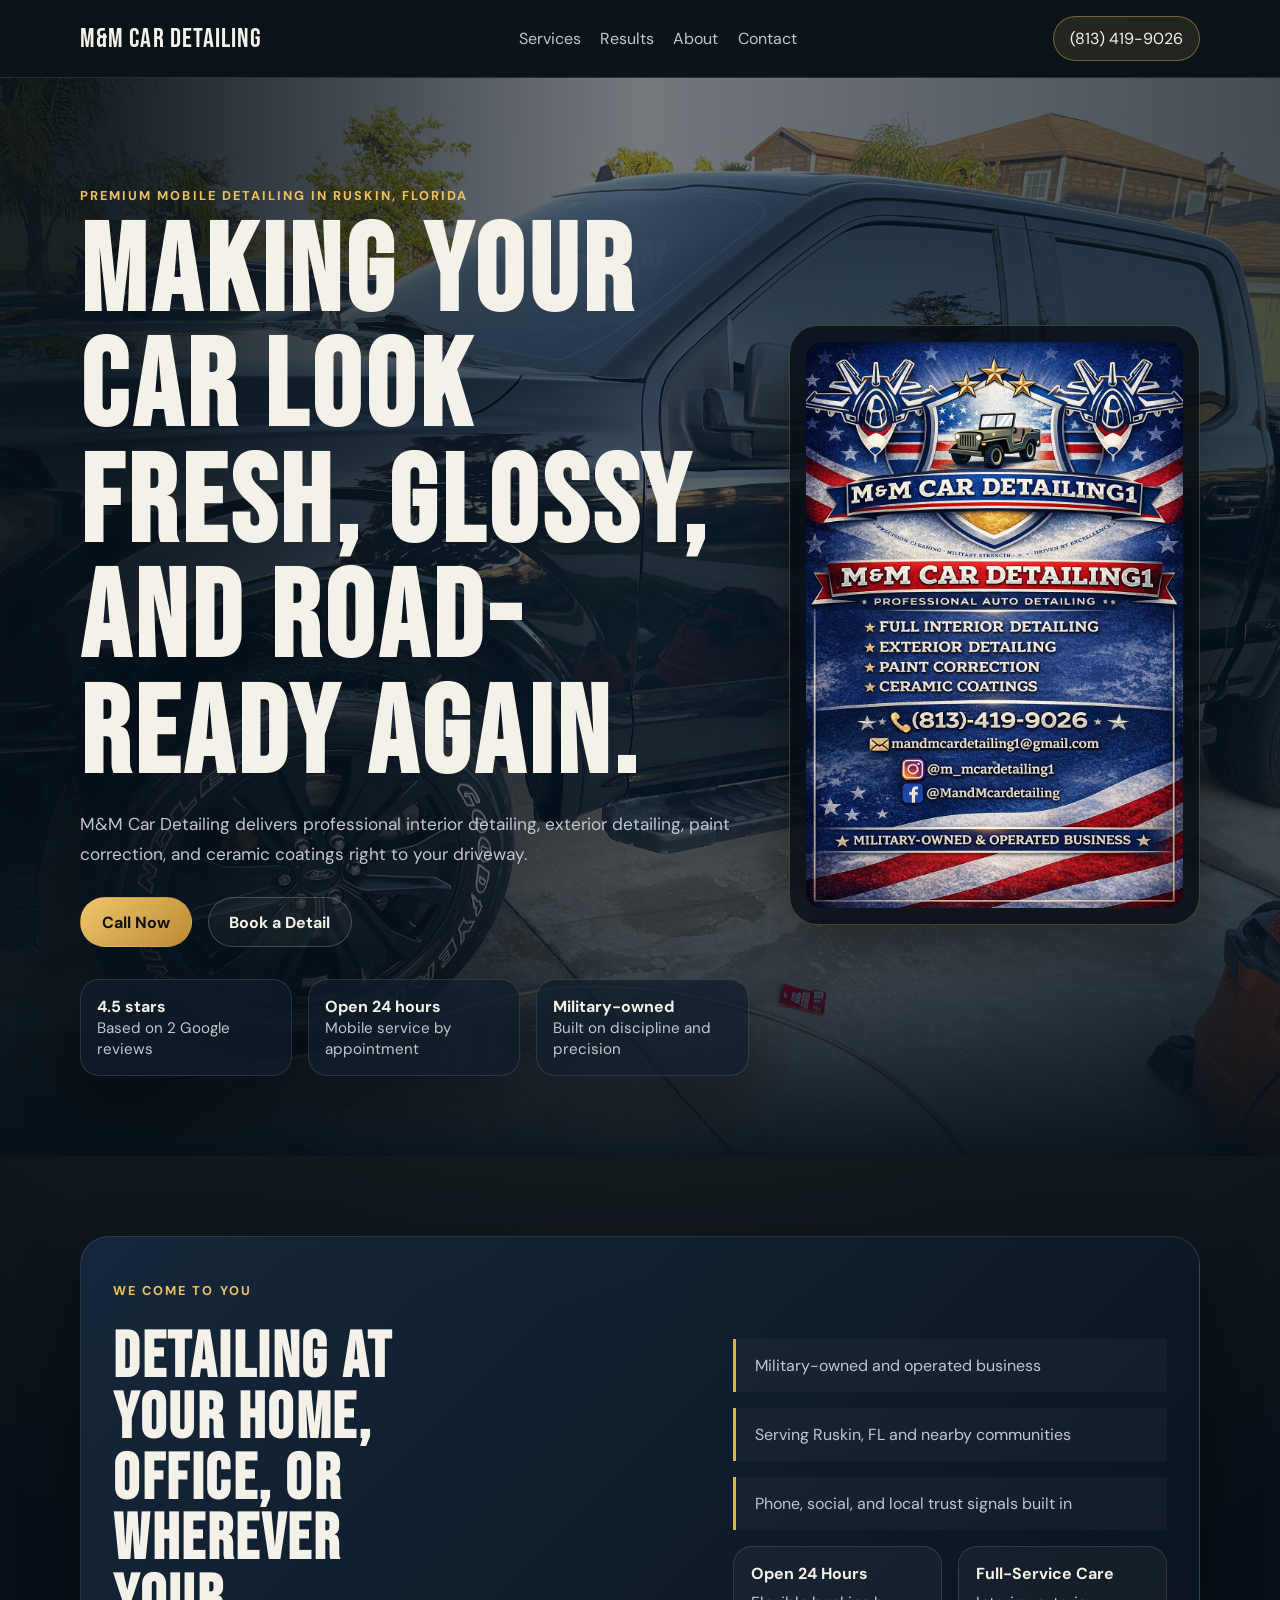
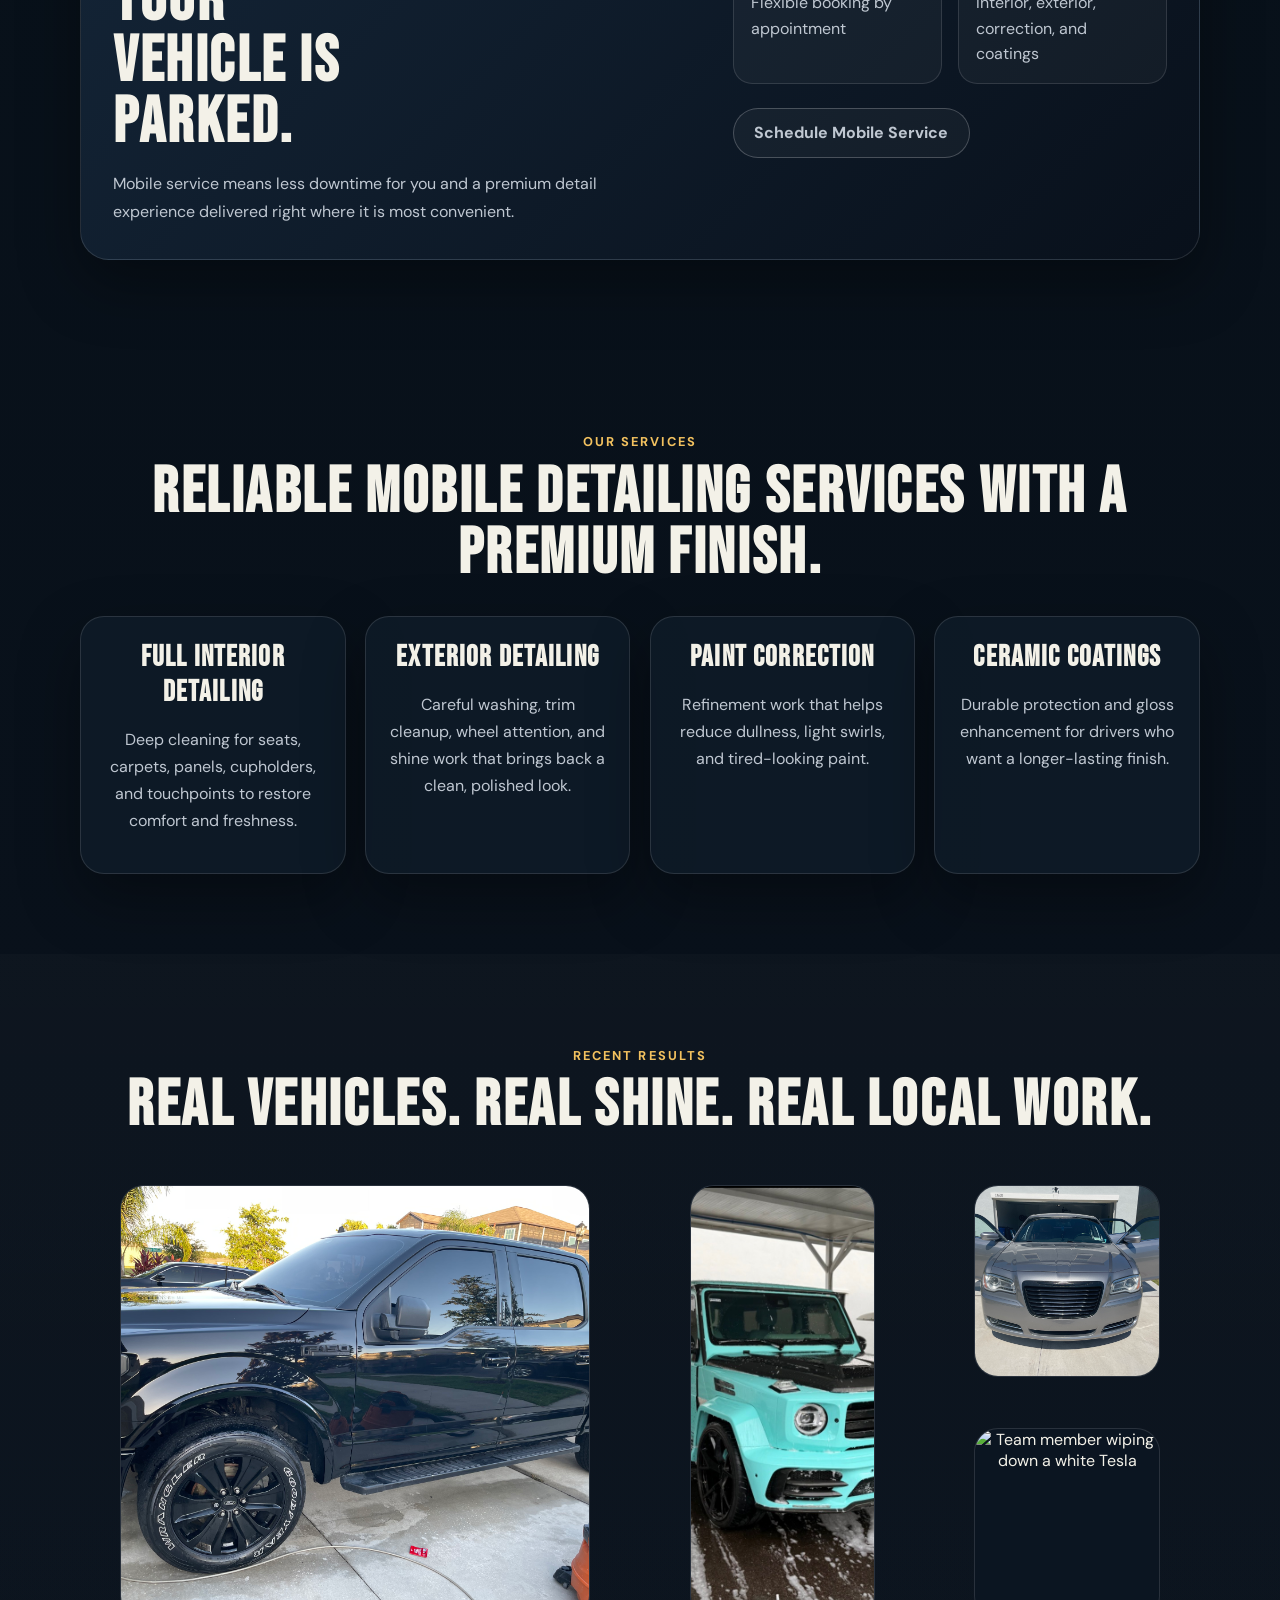
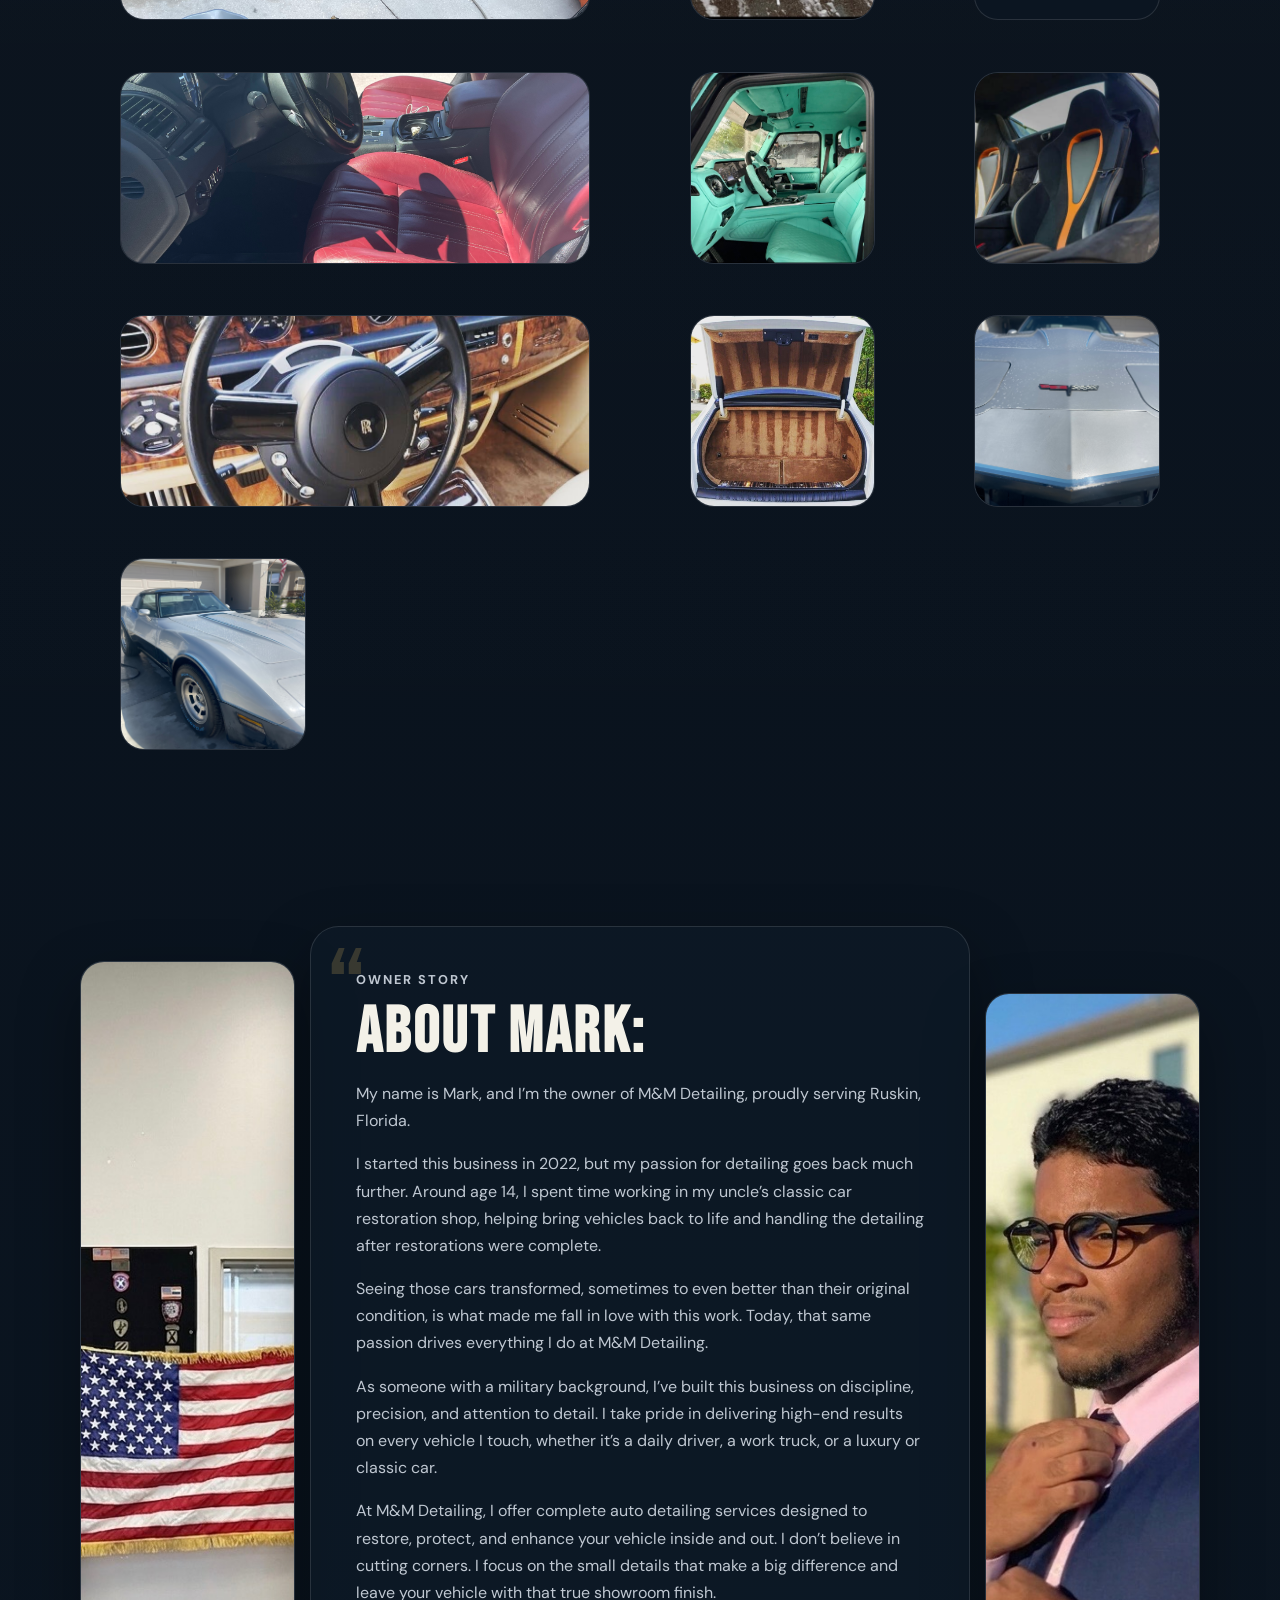
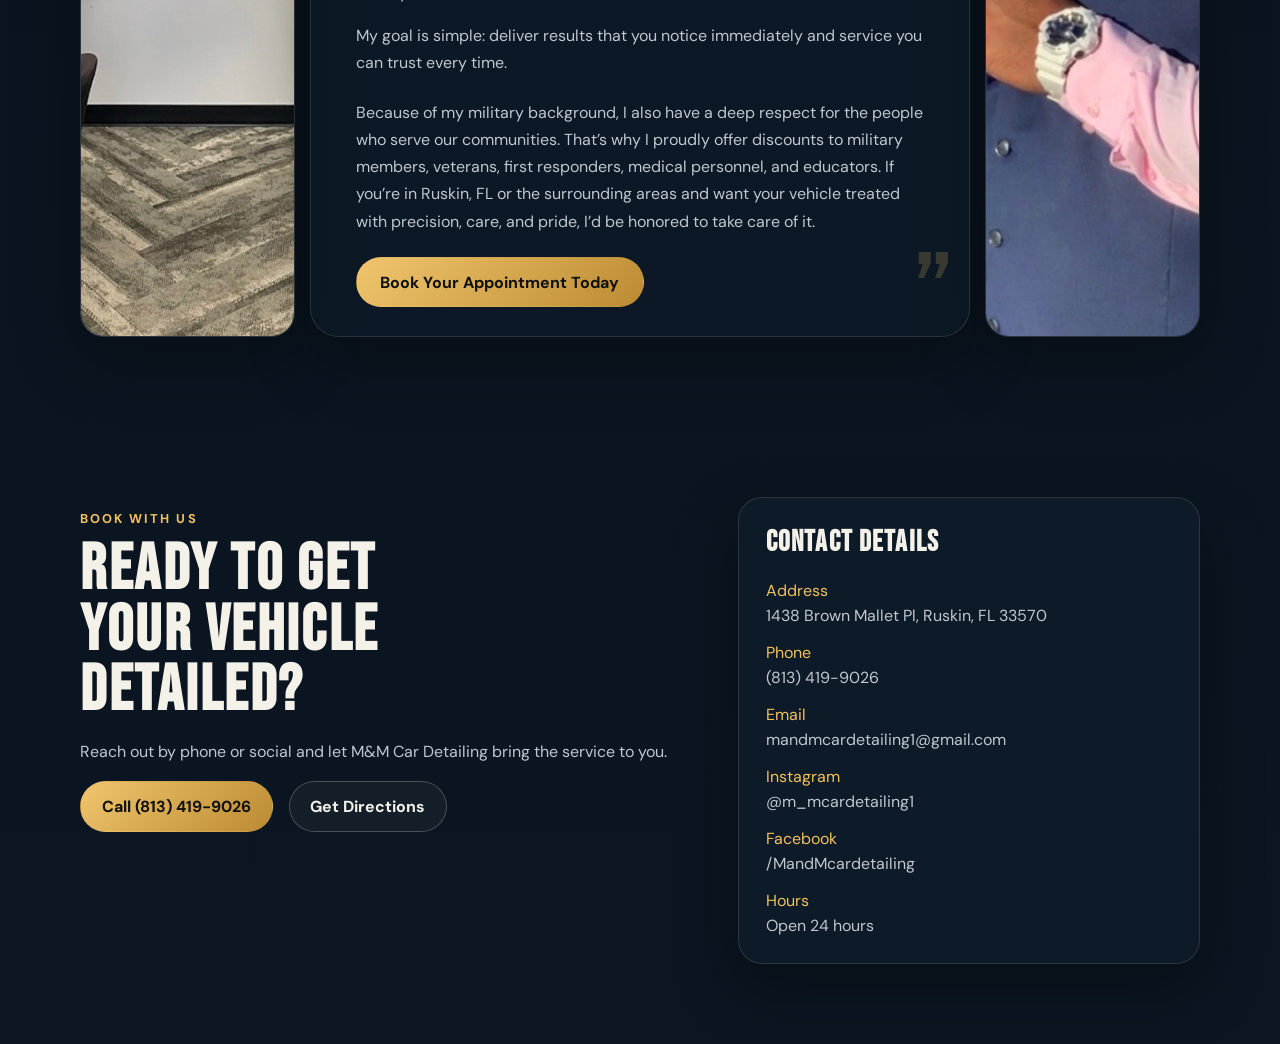
==== commit 52232940: "Remove extra owner photos" ====
--- a/index.html
+++ b/index.html
@@ -182,9 +182,6 @@
       <section class="section story" id="about">
         <div class="container story-grid">
           <div class="story-media story-media-left">
-            <figure class="story-photo story-photo-tall">
-              <img src="IMG_7756.JPEG" alt="Mark in military uniform" />
-            </figure>
             <figure class="story-photo">
               <img src="IMG_7748.JPEG" alt="Mark during military ceremony" />
             </figure>
@@ -241,9 +238,6 @@
           <div class="story-media story-media-right">
             <figure class="story-photo">
               <img src="IMG_7751.JPEG" alt="Portrait of Mark outdoors" />
-            </figure>
-            <figure class="story-photo story-photo-tall">
-              <img src="IMG_7750.PNG" alt="Mark dressed in a blue suit" />
             </figure>
           </div>
         </div>
--- a/styles.css
+++ b/styles.css
@@ -270,28 +270,29 @@
 }
 
 .intro-grid {
-  grid-template-columns: 1.05fr 0.95fr;
+  grid-template-columns: 1.15fr 0.85fr;
   padding: 2rem;
   background: linear-gradient(135deg, rgba(22, 41, 60, 0.96), rgba(9, 17, 27, 0.96));
   border: 1px solid var(--line);
   border-radius: 1.8rem;
   box-shadow: var(--shadow);
+  align-items: center;
 }
 
 .intro-grid h2 {
   font-size: clamp(2.3rem, 5vw, 4.3rem);
-  max-width: 9ch;
+  max-width: 11ch;
 }
 
 .intro-copy {
   display: grid;
-  align-content: space-between;
-  min-height: 100%;
+  align-content: start;
+  gap: 1rem;
 }
 
 .intro-text {
   max-width: 32rem;
-  margin: 1.25rem 0 0;
+  margin: 0;
   color: var(--muted);
   line-height: 1.8;
 }
@@ -460,7 +461,7 @@
 }
 
 .story-grid {
-  grid-template-columns: 0.52fr 2.1fr 0.52fr;
+  grid-template-columns: 0.62fr 1.9fr 0.62fr;
   gap: 0.9rem;
   align-items: stretch;
 }
@@ -468,21 +469,21 @@
 .story-media {
   display: grid;
   grid-template-columns: 1fr;
-  gap: 0.85rem;
+  gap: 0;
   align-self: stretch;
 }
 
 .story-media-left {
-  padding-top: 1.75rem;
+  padding-top: 2.2rem;
 }
 
 .story-media-right {
-  padding-bottom: 1.75rem;
+  padding-top: 4.2rem;
 }
 
 .story-photo {
   margin: 0;
-  min-height: 11rem;
+  min-height: 21rem;
   overflow: hidden;
   border-radius: 1.5rem;
   border: 1px solid var(--line);
@@ -494,27 +495,23 @@
   width: 100%;
   height: 100%;
   object-fit: cover;
-  transform: scale(1.14);
+  transform: scale(1.04);
 }
 
 .story-photo-tall {
   grid-row: span 2;
 }
 
-.story-photo:first-child img {
-  object-position: center top;
-}
-
 .story-media-right .story-photo:first-child img {
-  object-position: center top;
+  object-position: center 16%;
 }
 
 .story-media-left .story-photo:nth-child(2) img {
-  object-position: center 25%;
-}
-
-.story-media-right .story-photo:nth-child(2) img {
-  object-position: center top;
+  object-position: center 22%;
+}
+
+.story-media-left .story-photo:first-child img {
+  object-position: center 24%;
 }
 
 .story-cta {
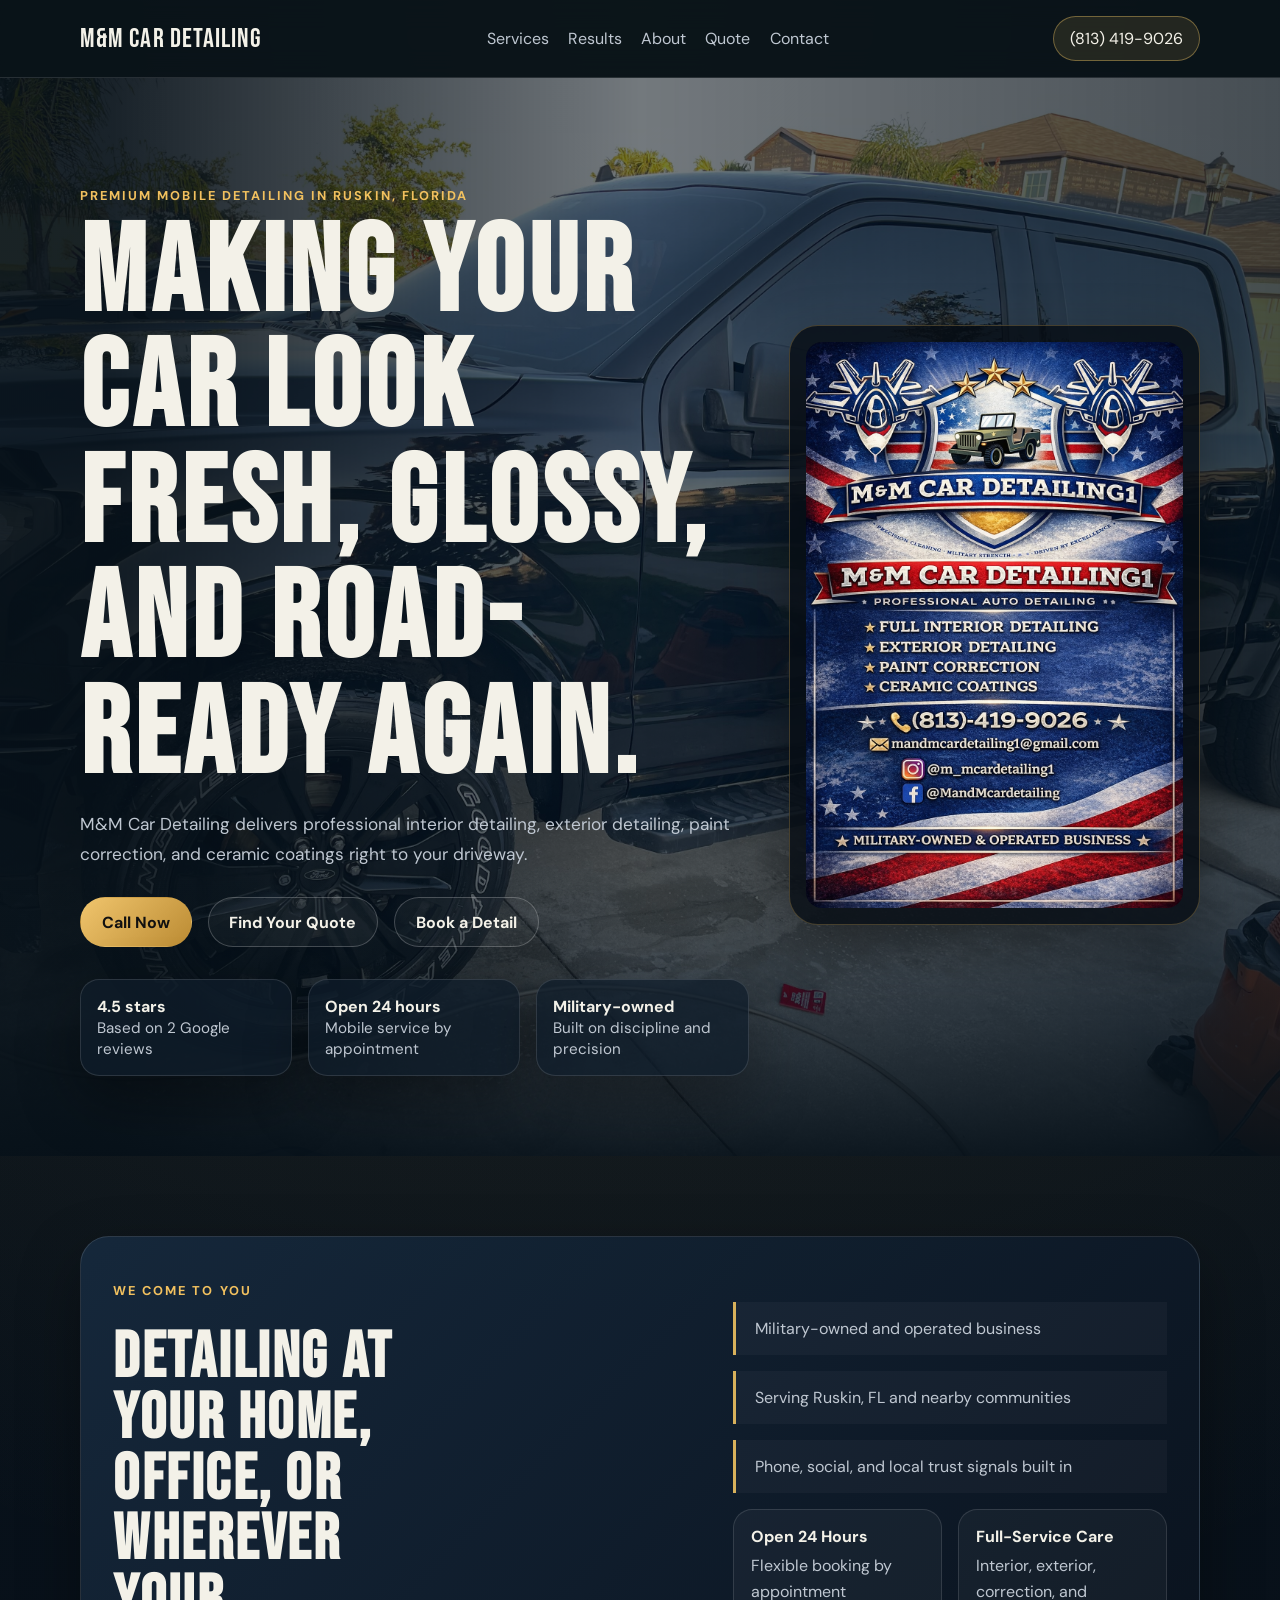
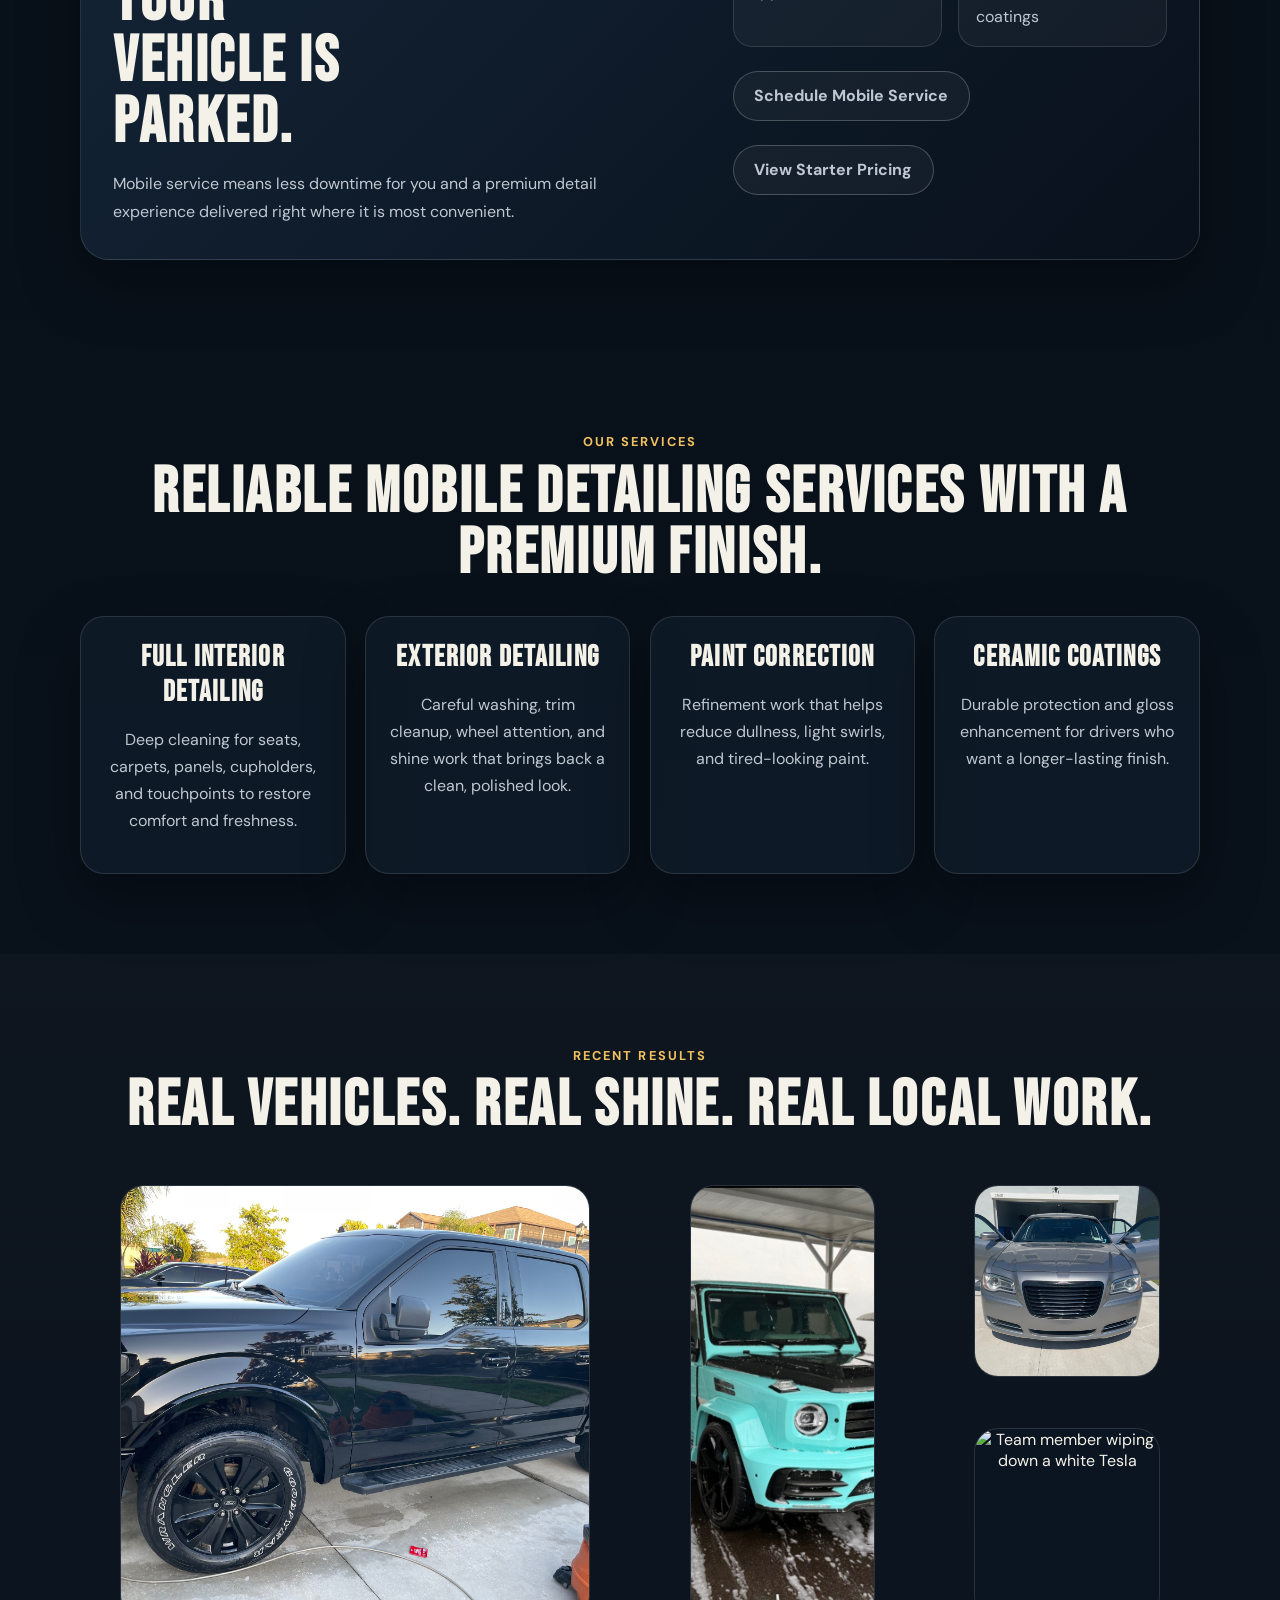
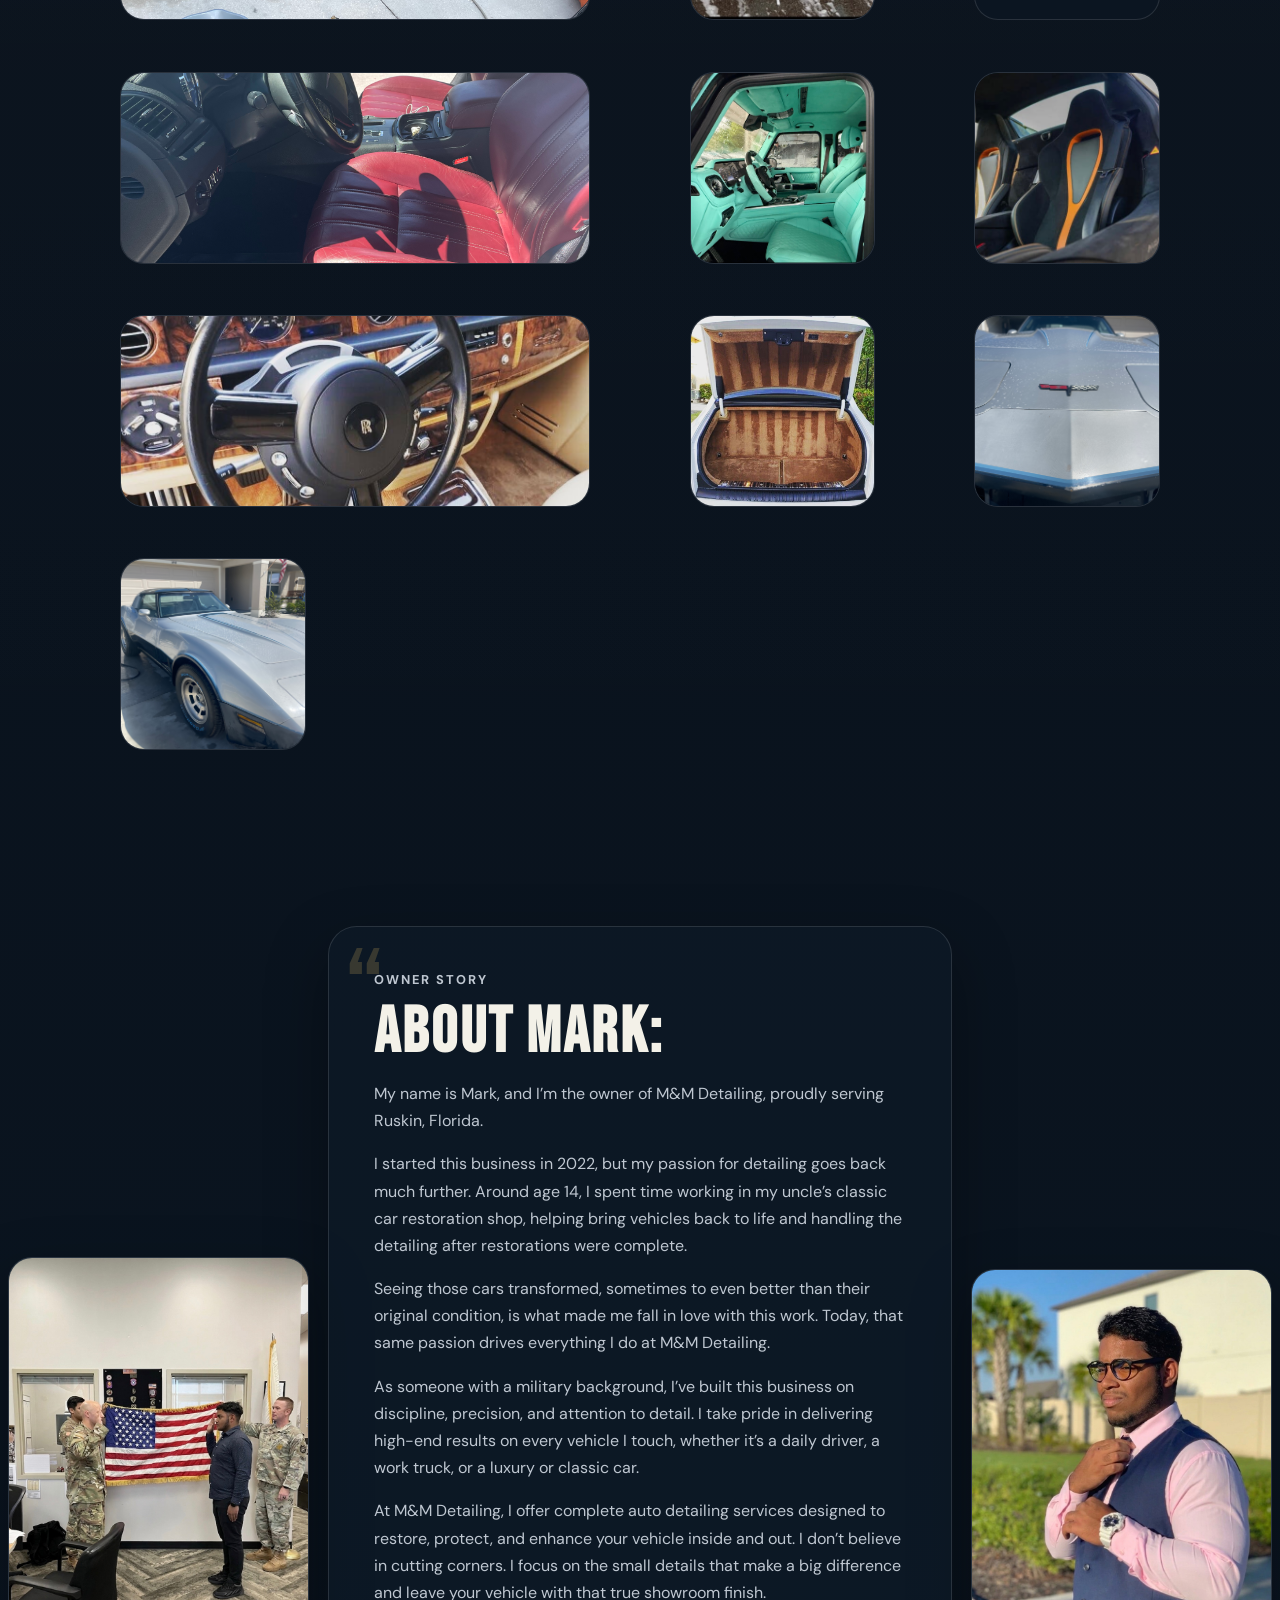
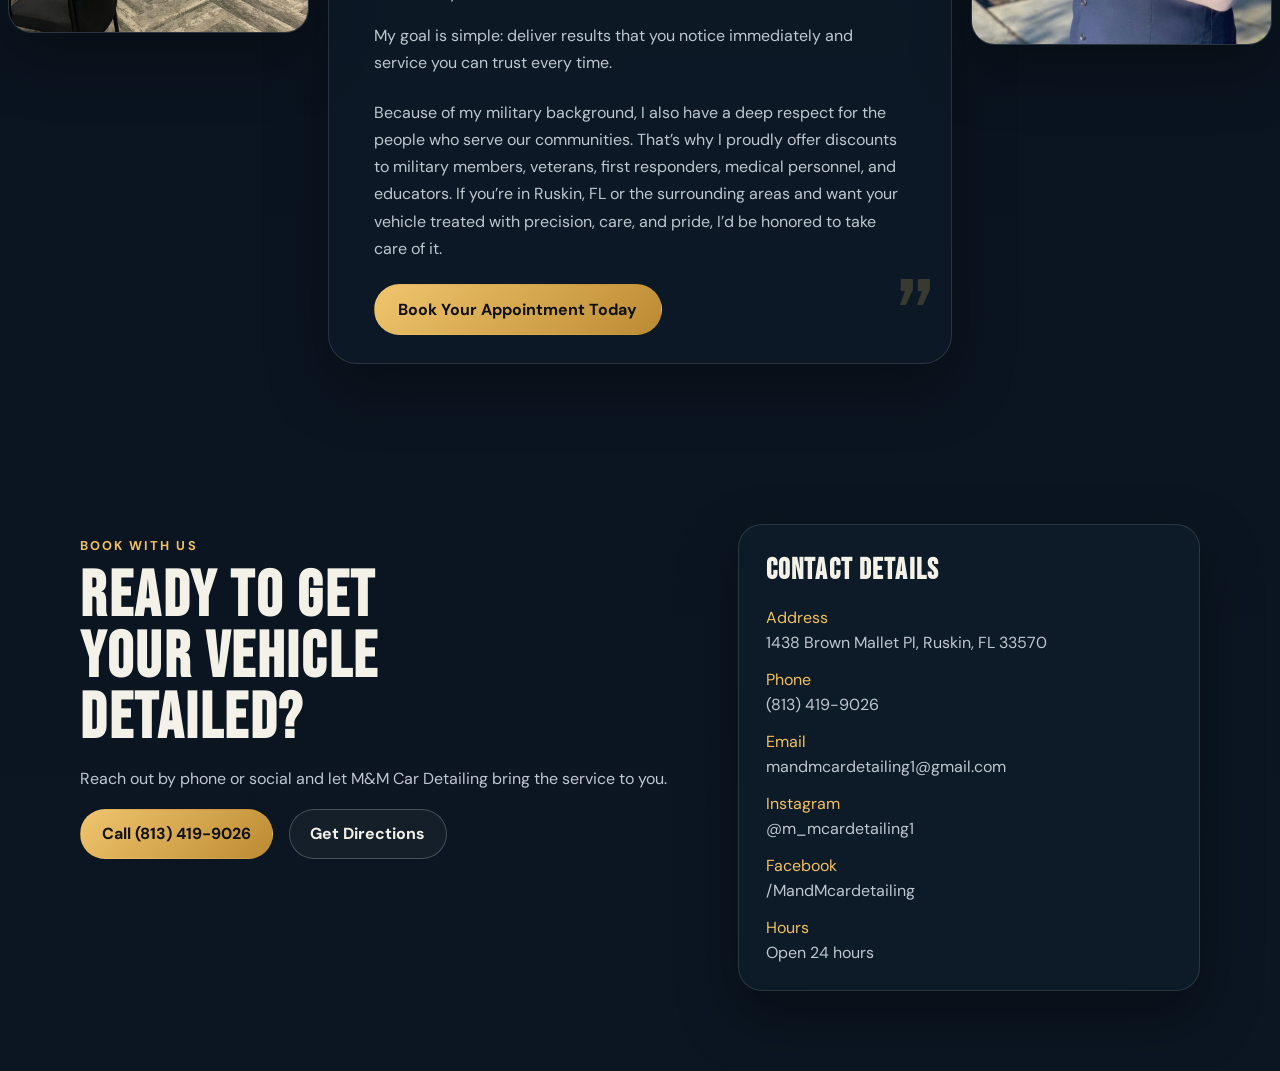
==== commit ab6668d1: "Add quote pricing page" ====
--- a/index.html
+++ b/index.html
@@ -24,6 +24,7 @@
           <a href="#services">Services</a>
           <a href="#results">Results</a>
           <a href="#about">About</a>
+          <a href="quote/">Quote</a>
           <a href="#contact">Contact</a>
         </nav>
         <a class="call-pill" href="tel:8134199026">(813) 419-9026</a>
@@ -44,6 +45,7 @@
             </p>
             <div class="hero-actions">
               <a class="button primary" href="tel:8134199026">Call Now</a>
+              <a class="button secondary" href="quote/">Find Your Quote</a>
               <a class="button secondary" href="#contact">Book a Detail</a>
             </div>
             <div class="hero-meta">
@@ -96,6 +98,7 @@
               </div>
             </div>
             <a class="button secondary intro-button" href="#contact">Schedule Mobile Service</a>
+            <a class="button secondary intro-button" href="quote/">View Starter Pricing</a>
           </div>
         </div>
       </section>
--- a/styles.css
+++ b/styles.css
@@ -461,29 +461,33 @@
 }
 
 .story-grid {
-  grid-template-columns: 0.62fr 1.9fr 0.62fr;
-  gap: 0.9rem;
-  align-items: stretch;
+  grid-template-columns: 0.82fr 1.7fr 0.82fr;
+  gap: 1.2rem;
+  align-items: center;
+}
+
+.story .container {
+  width: min(1280px, calc(100% - 1rem));
 }
 
 .story-media {
   display: grid;
   grid-template-columns: 1fr;
   gap: 0;
-  align-self: stretch;
+  align-self: center;
 }
 
 .story-media-left {
-  padding-top: 2.2rem;
+  padding-top: 0;
 }
 
 .story-media-right {
-  padding-top: 4.2rem;
+  padding-top: 1.5rem;
 }
 
 .story-photo {
   margin: 0;
-  min-height: 21rem;
+  aspect-ratio: 4 / 5;
   overflow: hidden;
   border-radius: 1.5rem;
   border: 1px solid var(--line);
@@ -495,23 +499,15 @@
   width: 100%;
   height: 100%;
   object-fit: cover;
-  transform: scale(1.04);
-}
-
-.story-photo-tall {
-  grid-row: span 2;
+  transform: scale(1.02);
 }
 
 .story-media-right .story-photo:first-child img {
-  object-position: center 16%;
-}
-
-.story-media-left .story-photo:nth-child(2) img {
-  object-position: center 22%;
+  object-position: center 18%;
 }
 
 .story-media-left .story-photo:first-child img {
-  object-position: center 24%;
+  object-position: center 20%;
 }
 
 .story-cta {
@@ -664,7 +660,8 @@
 
   .story-photo,
   .story-photo-tall {
-    min-height: 19rem;
+    aspect-ratio: 4 / 5;
+    min-height: 0;
     grid-row: auto;
   }
 
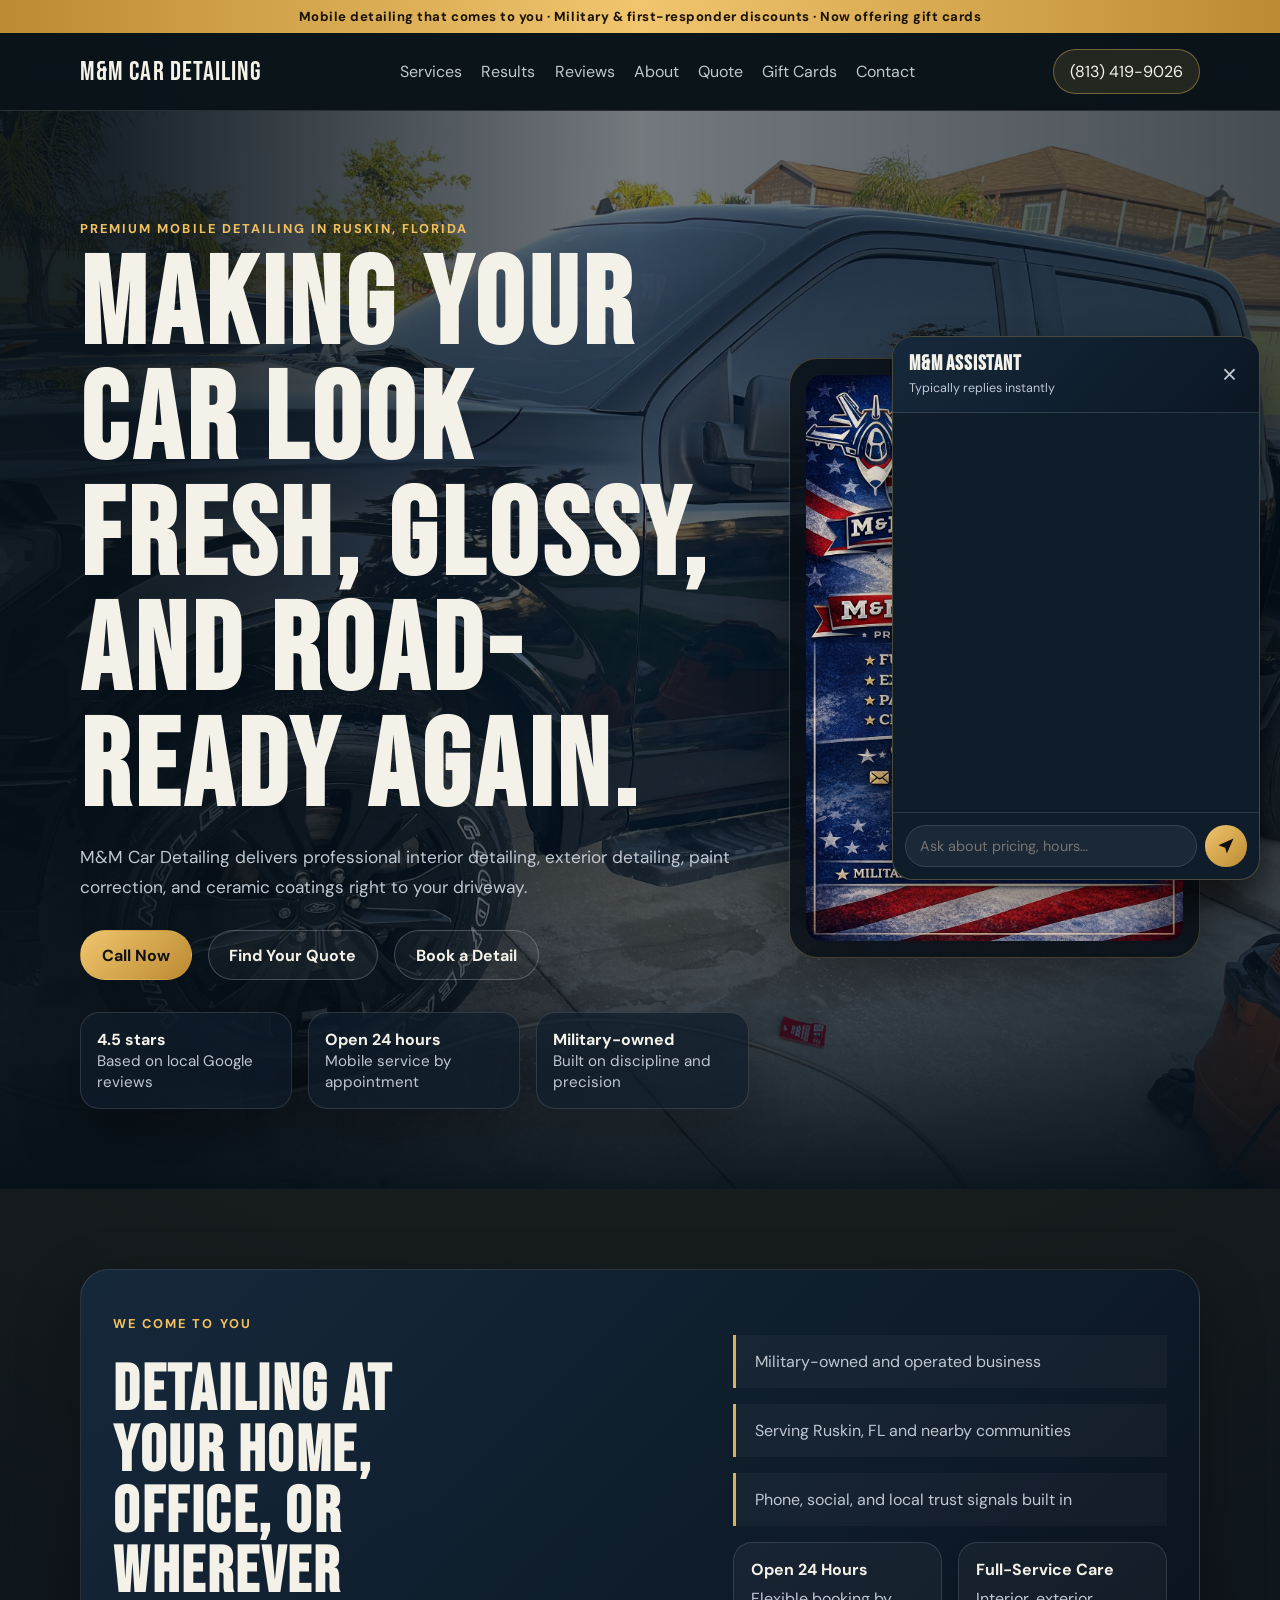
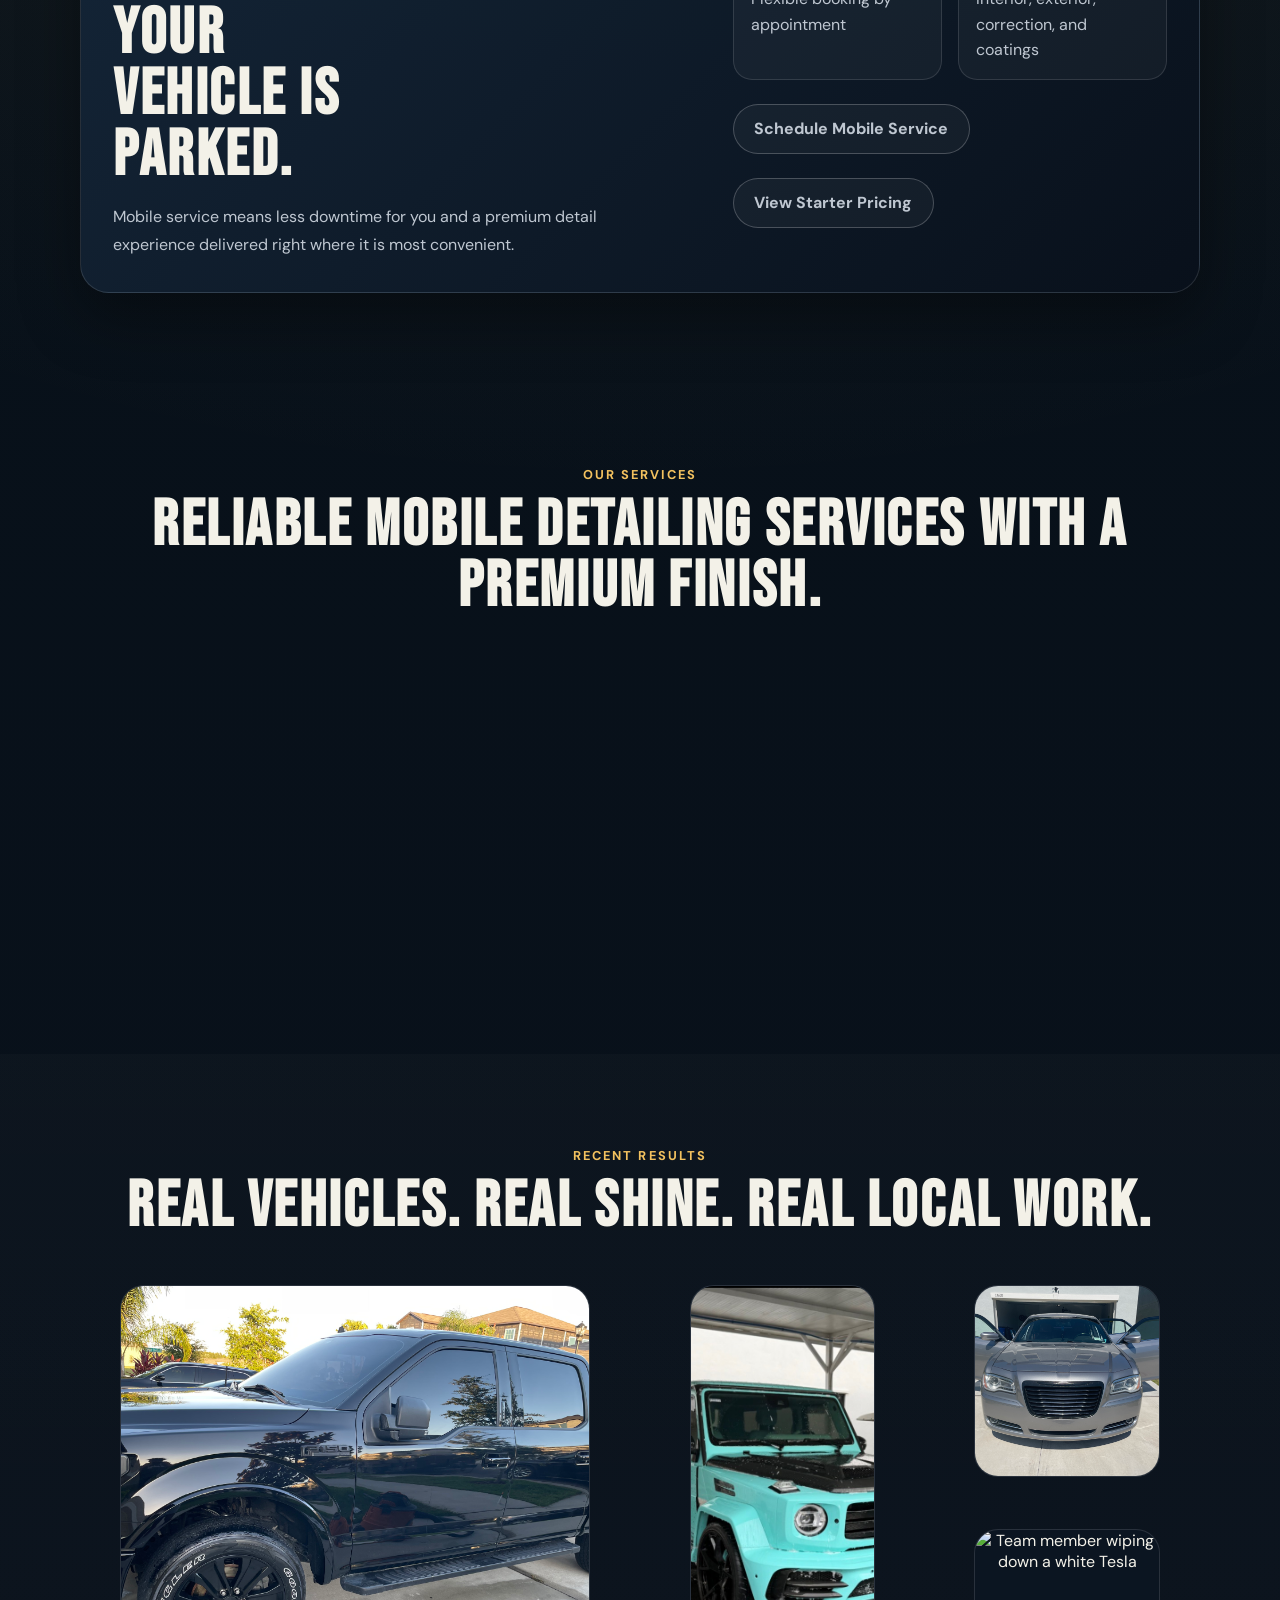
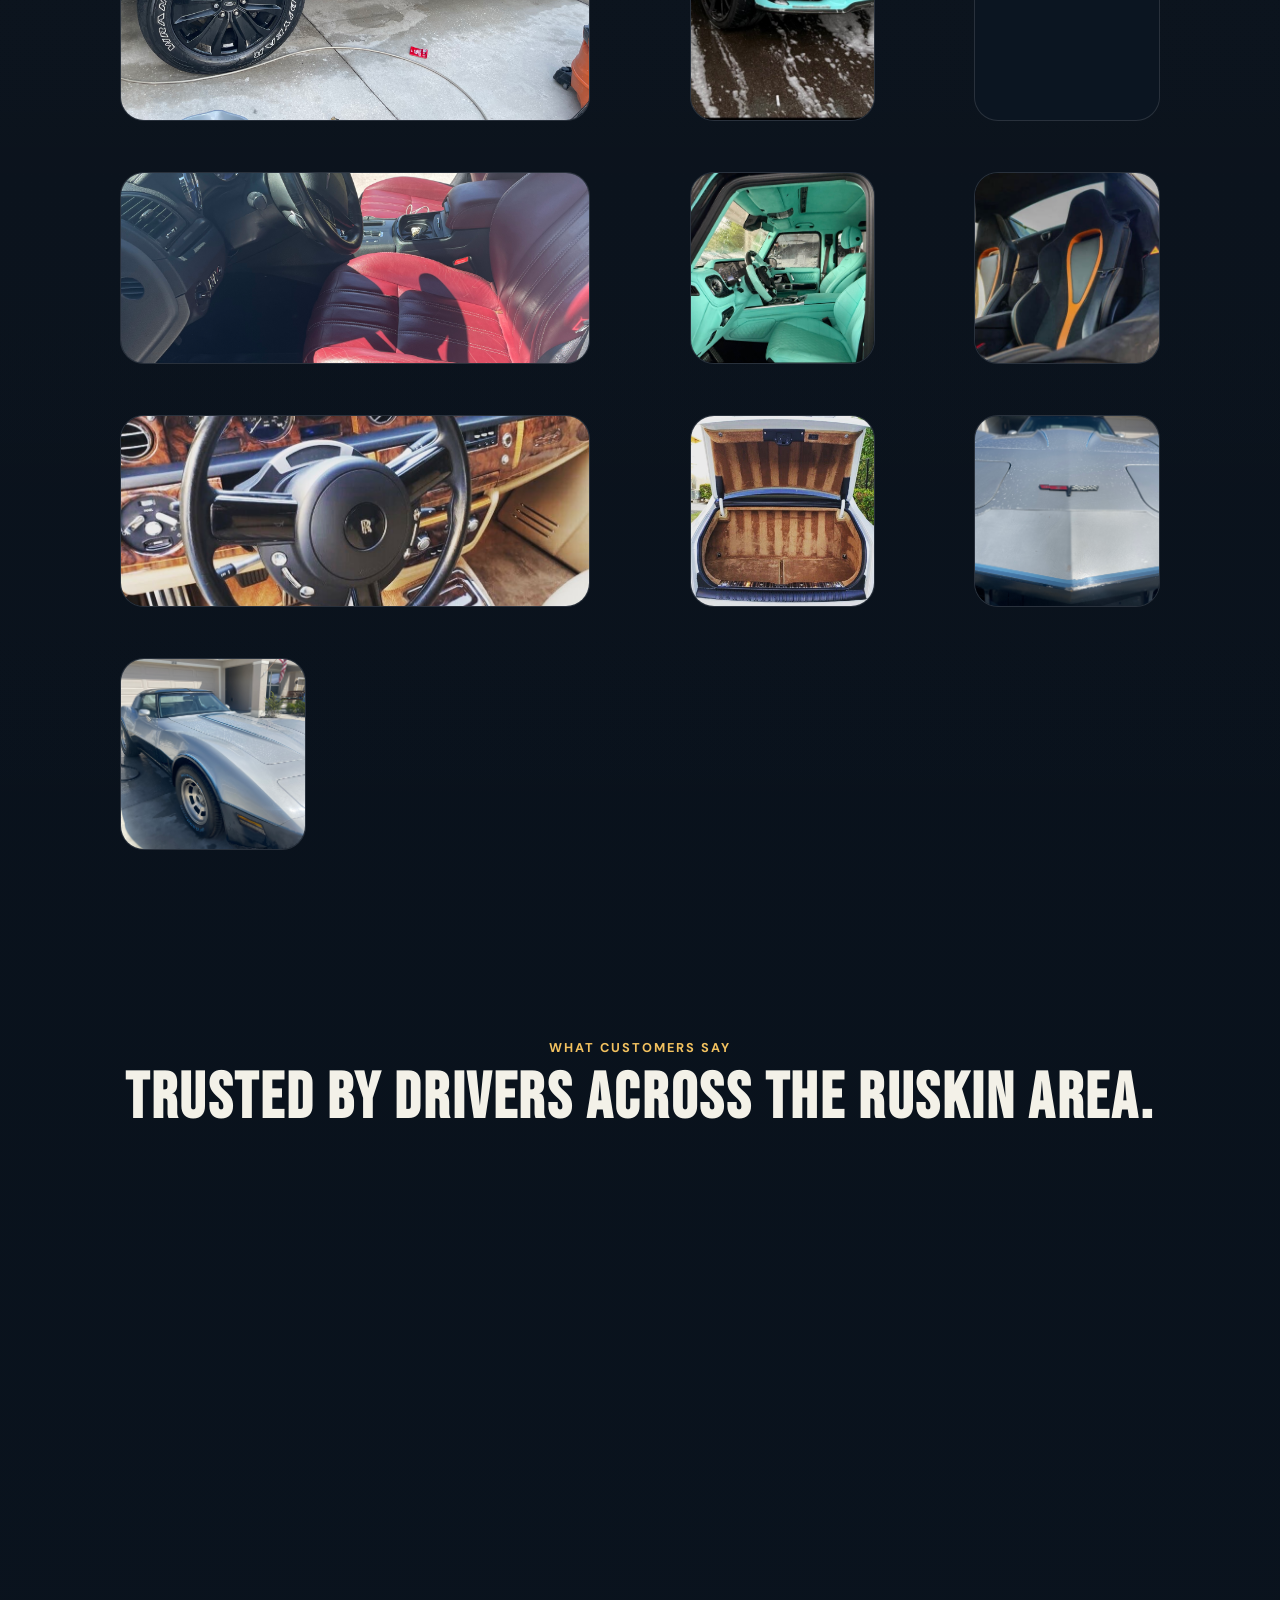
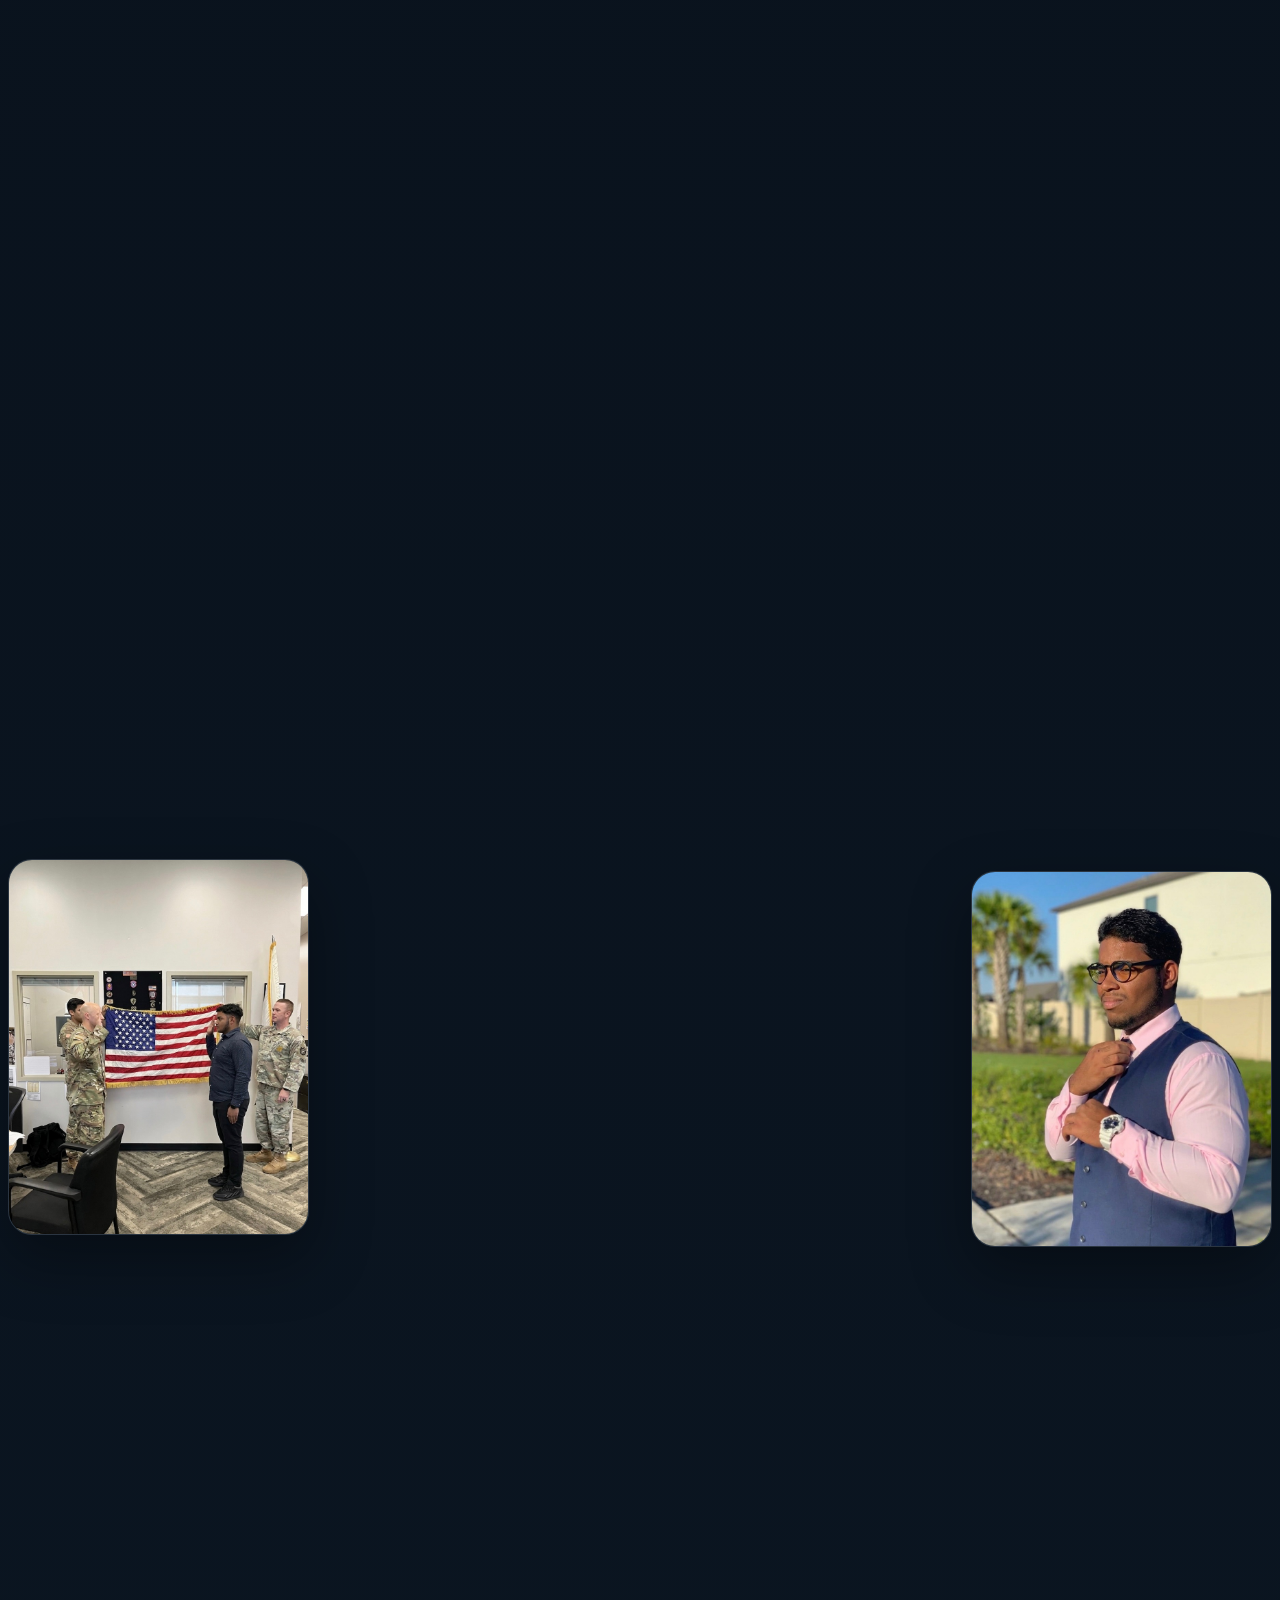
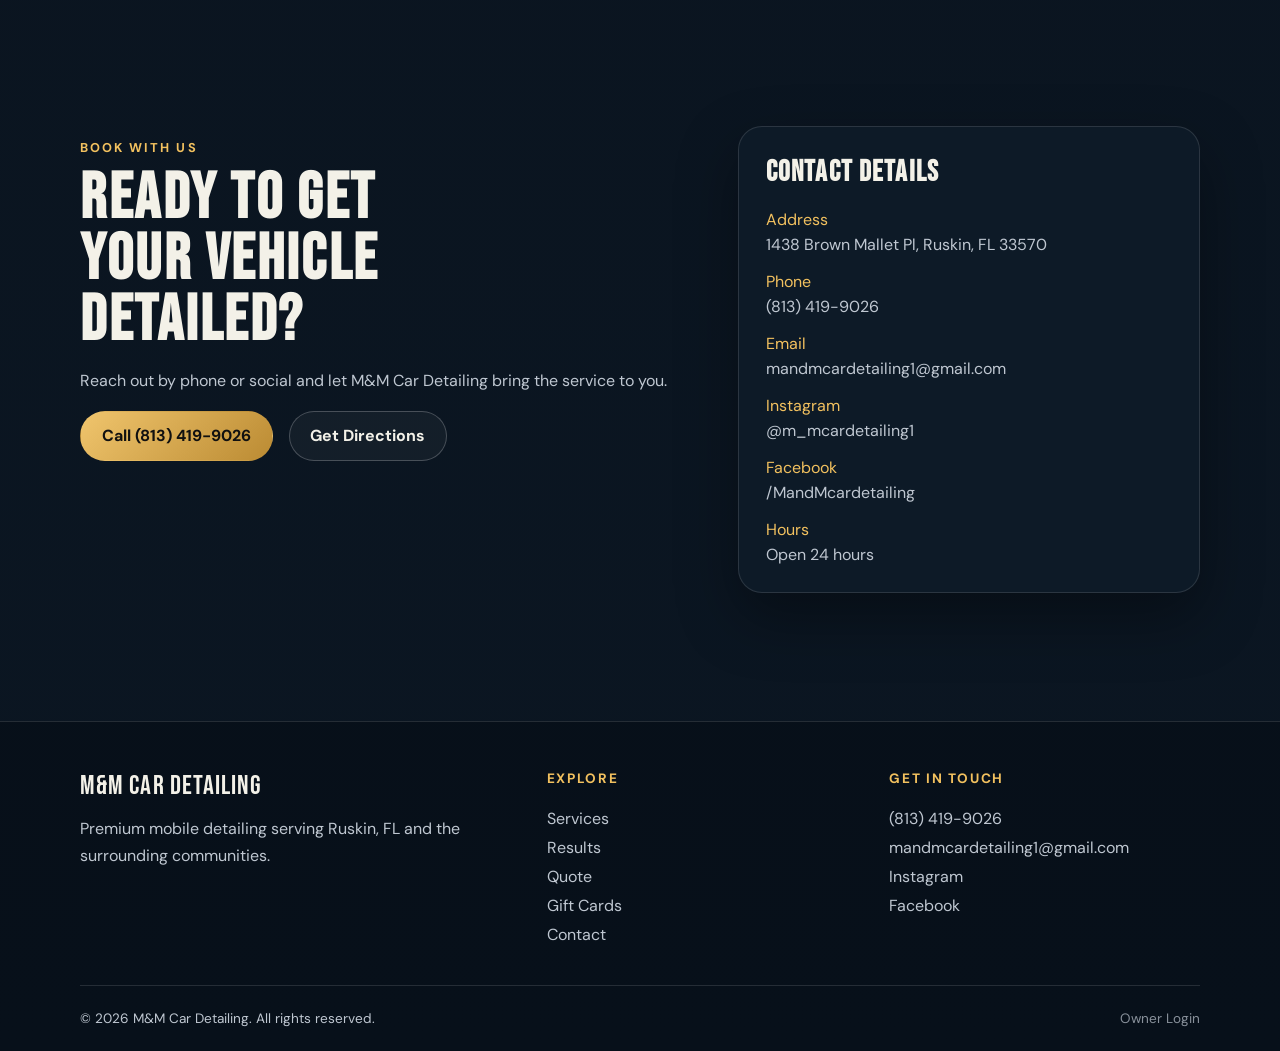
==== commit c10fc586: "Add UI redesign, AI chatbot, gift cards, and owner admin panel - Redesign: mobile nav, scroll reveal" ====
--- a/index.html
+++ b/index.html
@@ -6,8 +6,21 @@
     <title>M&amp;M Car Detailing | Mobile Detailing in Ruskin, FL</title>
     <meta
       name="description"
-      content="M&M Car Detailing brings premium mobile detailing, paint correction, and ceramic coatings to Ruskin, Florida and nearby areas."
+      content="M&M Car Detailing brings premium mobile detailing, paint correction, and ceramic coatings to Ruskin, Florida and nearby areas. Military-owned. Open 24 hours by appointment."
     />
+    <link rel="icon" type="image/svg+xml" href="favicon.svg" />
+    <meta name="theme-color" content="#09111b" />
+
+    <!-- Social sharing -->
+    <meta property="og:type" content="website" />
+    <meta property="og:title" content="M&M Car Detailing | Mobile Detailing in Ruskin, FL" />
+    <meta
+      property="og:description"
+      content="Premium mobile detailing, paint correction, and ceramic coatings delivered to your driveway in Ruskin, FL."
+    />
+    <meta property="og:image" content="IMG_6921_Original.jpg" />
+    <meta name="twitter:card" content="summary_large_image" />
+
     <link rel="preconnect" href="https://fonts.googleapis.com" />
     <link rel="preconnect" href="https://fonts.gstatic.com" crossorigin />
     <link
@@ -15,30 +28,68 @@
       rel="stylesheet"
     />
     <link rel="stylesheet" href="styles.css" />
+
+    <!-- Local business structured data for SEO -->
+    <script type="application/ld+json">
+      {
+        "@context": "https://schema.org",
+        "@type": "AutoWash",
+        "name": "M&M Car Detailing",
+        "image": "IMG_6921_Original.jpg",
+        "description": "Premium mobile car detailing, paint correction, and ceramic coatings serving Ruskin, FL and nearby areas.",
+        "telephone": "+1-813-419-9026",
+        "email": "mandmcardetailing1@gmail.com",
+        "url": "",
+        "priceRange": "$$",
+        "address": {
+          "@type": "PostalAddress",
+          "streetAddress": "1438 Brown Mallet Pl",
+          "addressLocality": "Ruskin",
+          "addressRegion": "FL",
+          "postalCode": "33570",
+          "addressCountry": "US"
+        },
+        "areaServed": "Ruskin, Sun City Center, Apollo Beach, Wimauma, Riverview FL",
+        "openingHours": "Mo-Su 00:00-23:59",
+        "sameAs": [
+          "https://www.instagram.com/m_mcardetailing1/",
+          "https://www.facebook.com/MandMcardetailing"
+        ]
+      }
+    </script>
   </head>
-  <body>
+  <body id="top">
+    <div class="announce">
+      <span>Mobile detailing that comes to you · Military &amp; first-responder discounts · Now offering gift cards</span>
+    </div>
+
     <header class="site-header">
       <div class="container nav-wrap">
         <a class="brand" href="#top">M&amp;M Car Detailing</a>
+        <button class="nav-toggle" aria-label="Toggle navigation menu" aria-expanded="false">
+          <span></span><span></span><span></span>
+        </button>
         <nav class="site-nav" aria-label="Primary navigation">
           <a href="#services">Services</a>
           <a href="#results">Results</a>
+          <a href="#reviews">Reviews</a>
           <a href="#about">About</a>
           <a href="quote/">Quote</a>
+          <a href="gift-cards/">Gift Cards</a>
           <a href="#contact">Contact</a>
         </nav>
         <a class="call-pill" href="tel:8134199026">(813) 419-9026</a>
       </div>
     </header>
 
-    <main id="top">
+    <main>
       <section class="hero">
         <div class="hero-overlay"></div>
         <div class="container hero-grid">
           <div class="hero-copy">
-            <p class="eyebrow">Premium Mobile Detailing In Ruskin, Florida</p>
-            <h1>Making your car look fresh, glossy, and road-ready again.</h1>
-            <p class="hero-text">
+            <p class="eyebrow" data-edit="hero.eyebrow">Premium Mobile Detailing In Ruskin, Florida</p>
+            <h1 data-edit="hero.title">Making your car look fresh, glossy, and road-ready again.</h1>
+            <p class="hero-text" data-edit="hero.text">
               M&amp;M Car Detailing delivers professional interior detailing,
               exterior detailing, paint correction, and ceramic coatings right
               to your driveway.
@@ -51,7 +102,7 @@
             <div class="hero-meta">
               <div>
                 <strong>4.5 stars</strong>
-                <span>Based on 2 Google reviews</span>
+                <span>Based on local Google reviews</span>
               </div>
               <div>
                 <strong>Open 24 hours</strong>
@@ -64,8 +115,9 @@
             </div>
           </div>
 
-          <aside class="hero-card">
+          <aside class="hero-card reveal">
             <img
+              data-img="hero.card"
               src="54EED1E9-41CA-4A40-9B75-06FA0DCA1272.PNG"
               alt="M&M Car Detailing service flyer"
             />
@@ -74,7 +126,7 @@
       </section>
 
       <section class="intro-strip">
-        <div class="container intro-grid">
+        <div class="container intro-grid reveal">
           <div class="intro-copy">
             <p class="label">We come to you</p>
             <h2>Detailing at your home, office, or wherever your vehicle is parked.</h2>
@@ -108,28 +160,40 @@
           <p class="section-kicker">Our Services</p>
           <h2 class="section-title">Reliable mobile detailing services with a premium finish.</h2>
           <div class="service-grid">
-            <article class="service-card">
+            <article class="service-card reveal">
+              <div class="service-icon" aria-hidden="true">
+                <svg viewBox="0 0 24 24"><path fill="currentColor" d="M5 11l1.5-4.5A2 2 0 0 1 8.4 5h7.2a2 2 0 0 1 1.9 1.5L19 11h1a1 1 0 0 1 1 1v4a1 1 0 0 1-1 1h-1v1a1 1 0 0 1-1 1h-1a1 1 0 0 1-1-1v-1H8v1a1 1 0 0 1-1 1H6a1 1 0 0 1-1-1v-1H4a1 1 0 0 1-1-1v-4a1 1 0 0 1 1-1h1Zm2.2 0h9.6l-1-3H8.2l-1 3ZM6.5 15a1 1 0 1 0 0-2 1 1 0 0 0 0 2Zm11 0a1 1 0 1 0 0-2 1 1 0 0 0 0 2Z"/></svg>
+              </div>
               <h3>Full Interior Detailing</h3>
               <p>
                 Deep cleaning for seats, carpets, panels, cupholders, and
                 touchpoints to restore comfort and freshness.
               </p>
             </article>
-            <article class="service-card">
+            <article class="service-card reveal">
+              <div class="service-icon" aria-hidden="true">
+                <svg viewBox="0 0 24 24"><path fill="currentColor" d="M12 2a7 7 0 0 0-7 7c0 1.7.6 3 1.6 4.4.9 1.2 2 2.5 2.6 4.1.3.9.4 1.7.4 2.5a1 1 0 0 0 1 1h2.8a1 1 0 0 0 1-1c0-.8.1-1.6.4-2.5.6-1.6 1.7-2.9 2.6-4.1C18.4 12 19 10.7 19 9a7 7 0 0 0-7-7Zm0 4a3 3 0 0 1 3 3 1 1 0 0 1-2 0 1 1 0 0 0-1-1 1 1 0 0 1 0-2Z"/></svg>
+              </div>
               <h3>Exterior Detailing</h3>
               <p>
                 Careful washing, trim cleanup, wheel attention, and shine work
                 that brings back a clean, polished look.
               </p>
             </article>
-            <article class="service-card">
+            <article class="service-card reveal">
+              <div class="service-icon" aria-hidden="true">
+                <svg viewBox="0 0 24 24"><path fill="currentColor" d="m13.6 2.6 7.8 7.8a2 2 0 0 1 0 2.8l-7.2 7.2a2 2 0 0 1-2.8 0l-7.8-7.8a2 2 0 0 1 0-2.8l7.2-7.2a2 2 0 0 1 2.8 0Zm-1.4 2.1L5.7 11.2l6.1 6.1 6.5-6.5-6.1-6.1ZM8 8.8 9.4 10l-1.2 1.2L6.8 9.8 8 8.8Zm3-1 1.4 1.4-1.2 1.2-1.4-1.4L11 7.8Z"/></svg>
+              </div>
               <h3>Paint Correction</h3>
               <p>
                 Refinement work that helps reduce dullness, light swirls, and
                 tired-looking paint.
               </p>
             </article>
-            <article class="service-card">
+            <article class="service-card reveal">
+              <div class="service-icon" aria-hidden="true">
+                <svg viewBox="0 0 24 24"><path fill="currentColor" d="M12 2c.4 0 .8.2 1 .6l2.2 3.8 4.3 1a1 1 0 0 1 .6 1.6l-2.9 3.3.4 4.4a1 1 0 0 1-1.4 1l-4.2-1.7-4.2 1.7a1 1 0 0 1-1.4-1l.4-4.4-2.9-3.3a1 1 0 0 1 .6-1.6l4.3-1L11 2.6c.2-.4.6-.6 1-.6Zm0 3.6-1.5 2.6a1 1 0 0 1-.6.5l-2.9.7 2 2.2c.2.2.3.5.2.8l-.2 3 2.8-1.1c.3-.1.6-.1.9 0l2.8 1.1-.2-3c0-.3 0-.6.2-.8l2-2.2-2.9-.7a1 1 0 0 1-.6-.5L12 5.6Z"/></svg>
+              </div>
               <h3>Ceramic Coatings</h3>
               <p>
                 Durable protection and gloss enhancement for drivers who want a
@@ -146,38 +210,67 @@
           <h2 class="section-title">Real vehicles. Real shine. Real local work.</h2>
           <div class="gallery-grid">
             <figure class="gallery-card gallery-feature">
-              <img src="IMG_6921_Original.jpg" alt="Freshly detailed black pickup truck" />
+              <img loading="lazy" data-img="gallery.0" src="IMG_6921_Original.jpg" alt="Freshly detailed black pickup truck" />
             </figure>
             <figure class="gallery-card gallery-tall">
-              <img src="IMG_4001.JPEG" alt="Detailed turquoise custom SUV at wash bay" />
-            </figure>
-            <figure class="gallery-card">
-              <img src="67632541764__A2BBA710-AAB0-44A9-9C4B-81418D33C028_Original.JPEG" alt="Clean silver sedan after detailing" />
-            </figure>
-            <figure class="gallery-card">
-              <img src="67709638408__9D85301D-5FF1-44BE-8788-363325B3556C_Original.JPEG" alt="Team member wiping down a white Tesla" />
+              <img loading="lazy" data-img="gallery.1" src="IMG_4001.JPEG" alt="Detailed turquoise custom SUV at wash bay" />
+            </figure>
+            <figure class="gallery-card">
+              <img loading="lazy" data-img="gallery.2" src="67632541764__A2BBA710-AAB0-44A9-9C4B-81418D33C028_Original.JPEG" alt="Clean silver sedan after detailing" />
+            </figure>
+            <figure class="gallery-card">
+              <img loading="lazy" data-img="gallery.3" src="67709638408__9D85301D-5FF1-44BE-8788-363325B3556C_Original.JPEG" alt="Team member wiping down a white Tesla" />
             </figure>
             <figure class="gallery-card gallery-wide">
-              <img src="IMG_7052_Original.jpg" alt="Clean luxury interior with red seats after detailing" />
-            </figure>
-            <figure class="gallery-card">
-              <img src="IMG_4004.JPEG" alt="Mint green luxury SUV interior after detailing" />
-            </figure>
-            <figure class="gallery-card">
-              <img src="IMG_0357_Original.JPEG" alt="Detailed exotic sports car seats and interior" />
+              <img loading="lazy" data-img="gallery.4" src="IMG_7052_Original.jpg" alt="Clean luxury interior with red seats after detailing" />
+            </figure>
+            <figure class="gallery-card">
+              <img loading="lazy" data-img="gallery.5" src="IMG_4004.JPEG" alt="Mint green luxury SUV interior after detailing" />
+            </figure>
+            <figure class="gallery-card">
+              <img loading="lazy" data-img="gallery.6" src="IMG_0357_Original.JPEG" alt="Detailed exotic sports car seats and interior" />
             </figure>
             <figure class="gallery-card gallery-wide">
-              <img src="D6B37DAC-18AE-432D-8CBC-3897DD55243E_Original.JPG" alt="Detailed Rolls-Royce dashboard and wood trim" />
-            </figure>
-            <figure class="gallery-card">
-              <img src="08CF2466-BDCF-4B2A-A862-35CDCEF4646E_Original.JPG" alt="Detailed Rolls-Royce trunk interior" />
-            </figure>
-            <figure class="gallery-card">
-              <img src="IMG_7494.jpg" alt="Vehicle hood before detailing with visible residue" />
-            </figure>
-            <figure class="gallery-card">
-              <img src="IMG_7495.jpg" alt="Detailed vehicle exterior finish in sunlight" />
-            </figure>
+              <img loading="lazy" data-img="gallery.7" src="D6B37DAC-18AE-432D-8CBC-3897DD55243E_Original.JPG" alt="Detailed Rolls-Royce dashboard and wood trim" />
+            </figure>
+            <figure class="gallery-card">
+              <img loading="lazy" data-img="gallery.8" src="08CF2466-BDCF-4B2A-A862-35CDCEF4646E_Original.JPG" alt="Detailed Rolls-Royce trunk interior" />
+            </figure>
+            <figure class="gallery-card">
+              <img loading="lazy" data-img="gallery.9" src="IMG_7494.jpg" alt="Vehicle hood before detailing with visible residue" />
+            </figure>
+            <figure class="gallery-card">
+              <img loading="lazy" data-img="gallery.10" src="IMG_7495.jpg" alt="Detailed vehicle exterior finish in sunlight" />
+            </figure>
+          </div>
+        </div>
+      </section>
+
+      <section class="section reviews-section" id="reviews">
+        <div class="container">
+          <p class="section-kicker">What Customers Say</p>
+          <h2 class="section-title">Trusted by drivers across the Ruskin area.</h2>
+          <div class="reviews-grid" id="reviews-list"></div>
+        </div>
+      </section>
+
+      <section class="section giftcard-promo" id="gift">
+        <div class="container giftcard-grid reveal">
+          <div class="giftcard-copy">
+            <p class="section-kicker">Give the gift of clean</p>
+            <h2 class="section-title">M&amp;M Detailing Gift Cards</h2>
+            <p>
+              The perfect present for any car lover. Choose an amount, add a
+              personal message, and we'll email a redeemable code straight to
+              the recipient — ready to book their detail.
+            </p>
+            <a class="button primary" href="gift-cards/">Buy a Gift Card</a>
+          </div>
+          <div class="giftcard-visual" aria-hidden="true">
+            <div class="gift-chip"></div>
+            <span class="gift-brand">M&amp;M Car Detailing</span>
+            <span class="gift-label">Gift Card</span>
+            <span class="gift-amount">$100</span>
           </div>
         </div>
       </section>
@@ -186,13 +279,13 @@
         <div class="container story-grid">
           <div class="story-media story-media-left">
             <figure class="story-photo">
-              <img src="IMG_7748.JPEG" alt="Mark during military ceremony" />
-            </figure>
-          </div>
-          <div class="story-copy">
+              <img loading="lazy" data-img="about.1" src="IMG_7748.JPEG" alt="Mark during military ceremony" />
+            </figure>
+          </div>
+          <div class="story-copy reveal">
             <p class="section-kicker">Owner Story</p>
             <h2 class="section-title">About Mark:</h2>
-            <p>
+            <p data-edit="about.p1">
               My name is Mark, and I&rsquo;m the owner of M&amp;M Detailing, proudly
               serving Ruskin, Florida.
             </p>
@@ -240,7 +333,7 @@
           </div>
           <div class="story-media story-media-right">
             <figure class="story-photo">
-              <img src="IMG_7751.JPEG" alt="Portrait of Mark outdoors" />
+              <img loading="lazy" data-img="about.2" src="IMG_7751.JPEG" alt="Portrait of Mark outdoors" />
             </figure>
           </div>
         </div>
@@ -266,16 +359,16 @@
             <dl>
               <div>
                 <dt>Address</dt>
-                <dd>1438 Brown Mallet Pl, Ruskin, FL 33570</dd>
+                <dd data-edit="contact.address">1438 Brown Mallet Pl, Ruskin, FL 33570</dd>
               </div>
               <div>
                 <dt>Phone</dt>
-                <dd><a href="tel:8134199026">(813) 419-9026</a></dd>
+                <dd><a href="tel:8134199026" data-edit="contact.phone">(813) 419-9026</a></dd>
               </div>
               <div>
                 <dt>Email</dt>
                 <dd>
-                  <a href="mailto:mandmcardetailing1@gmail.com">mandmcardetailing1@gmail.com</a>
+                  <a href="mailto:mandmcardetailing1@gmail.com" data-edit="contact.email">mandmcardetailing1@gmail.com</a>
                 </dd>
               </div>
               <div>
@@ -292,12 +385,42 @@
               </div>
               <div>
                 <dt>Hours</dt>
-                <dd>Open 24 hours</dd>
+                <dd data-edit="contact.hours">Open 24 hours</dd>
               </div>
             </dl>
           </div>
         </div>
       </section>
     </main>
+
+    <footer class="site-footer">
+      <div class="container footer-grid">
+        <div>
+          <a class="brand" href="#top">M&amp;M Car Detailing</a>
+          <p>Premium mobile detailing serving Ruskin, FL and the surrounding communities.</p>
+        </div>
+        <nav aria-label="Footer navigation">
+          <h4>Explore</h4>
+          <a href="#services">Services</a>
+          <a href="#results">Results</a>
+          <a href="quote/">Quote</a>
+          <a href="gift-cards/">Gift Cards</a>
+          <a href="#contact">Contact</a>
+        </nav>
+        <div>
+          <h4>Get in touch</h4>
+          <a href="tel:8134199026">(813) 419-9026</a>
+          <a href="mailto:mandmcardetailing1@gmail.com">mandmcardetailing1@gmail.com</a>
+          <a href="https://www.instagram.com/m_mcardetailing1/">Instagram</a>
+          <a href="https://www.facebook.com/MandMcardetailing">Facebook</a>
+        </div>
+      </div>
+      <div class="container footer-bottom">
+        <span>&copy; <span id="year">2026</span> M&amp;M Car Detailing. All rights reserved.</span>
+        <a href="admin/" class="footer-admin">Owner Login</a>
+      </div>
+    </footer>
+
+    <script src="site.js"></script>
   </body>
 </html>
--- a/styles.css
+++ b/styles.css
@@ -565,12 +565,452 @@
   color: var(--muted);
 }
 
+/* ===================== Announcement bar ============================== */
+.announce {
+  background: linear-gradient(90deg, #bb8b33, #f0c56d, #bb8b33);
+  color: #1a1205;
+  text-align: center;
+  font-size: 0.82rem;
+  font-weight: 700;
+  letter-spacing: 0.04em;
+  padding: 0.5rem 1rem;
+}
+
+/* ===================== Mobile nav toggle ============================= */
+.nav-toggle {
+  display: none;
+  flex-direction: column;
+  justify-content: center;
+  gap: 5px;
+  width: 44px;
+  height: 44px;
+  padding: 0;
+  background: rgba(255, 255, 255, 0.05);
+  border: 1px solid var(--line);
+  border-radius: 12px;
+  cursor: pointer;
+}
+
+.nav-toggle span {
+  display: block;
+  width: 20px;
+  height: 2px;
+  margin: 0 auto;
+  background: var(--text);
+  transition: transform 0.25s ease, opacity 0.25s ease;
+}
+
+.nav-toggle[aria-expanded="true"] span:nth-child(1) {
+  transform: translateY(7px) rotate(45deg);
+}
+.nav-toggle[aria-expanded="true"] span:nth-child(2) {
+  opacity: 0;
+}
+.nav-toggle[aria-expanded="true"] span:nth-child(3) {
+  transform: translateY(-7px) rotate(-45deg);
+}
+
+/* ===================== Scroll reveal ================================ */
+.reveal {
+  opacity: 0;
+  transform: translateY(22px);
+  transition: opacity 0.6s ease, transform 0.6s ease;
+}
+.reveal.in {
+  opacity: 1;
+  transform: none;
+}
+@media (prefers-reduced-motion: reduce) {
+  .reveal {
+    opacity: 1;
+    transform: none;
+    transition: none;
+  }
+}
+
+/* ===================== Service icons ================================ */
+.service-icon {
+  display: inline-flex;
+  align-items: center;
+  justify-content: center;
+  width: 3.2rem;
+  height: 3.2rem;
+  margin-bottom: 1rem;
+  border-radius: 1rem;
+  background: rgba(216, 177, 91, 0.12);
+  border: 1px solid rgba(216, 177, 91, 0.35);
+  color: var(--gold-strong);
+}
+.service-icon svg {
+  width: 1.7rem;
+  height: 1.7rem;
+}
+.service-card {
+  transition: transform 0.25s ease, border-color 0.25s ease;
+}
+.service-card:hover {
+  transform: translateY(-4px);
+  border-color: rgba(216, 177, 91, 0.5);
+}
+
+/* ===================== Reviews ===================================== */
+#reviews .container {
+  text-align: center;
+}
+#reviews .section-title {
+  max-width: none;
+}
+.reviews-grid {
+  display: grid;
+  grid-template-columns: repeat(auto-fit, minmax(18rem, 1fr));
+  gap: 1.2rem;
+  margin-top: 2rem;
+  text-align: left;
+}
+.review-card {
+  padding: 1.6rem;
+  border-radius: 1.5rem;
+  background: rgba(15, 29, 43, 0.74);
+  border: 1px solid var(--line);
+  box-shadow: var(--shadow);
+  display: flex;
+  flex-direction: column;
+  gap: 0.9rem;
+}
+.review-stars {
+  color: var(--gold-strong);
+  letter-spacing: 0.15em;
+  font-size: 1.1rem;
+}
+.review-card blockquote {
+  margin: 0;
+  color: var(--text);
+  line-height: 1.7;
+  font-size: 1.02rem;
+}
+.review-card figcaption {
+  display: flex;
+  flex-direction: column;
+  gap: 0.15rem;
+  margin-top: auto;
+}
+.review-card figcaption strong {
+  color: var(--gold-strong);
+}
+.review-card figcaption span {
+  color: var(--muted);
+  font-size: 0.9rem;
+}
+
+/* ===================== Gift card promo ============================= */
+.giftcard-promo {
+  padding-top: 0;
+}
+.giftcard-grid {
+  display: grid;
+  grid-template-columns: 1.1fr 0.9fr;
+  gap: 2.5rem;
+  align-items: center;
+  padding: 2.5rem;
+  border-radius: 1.8rem;
+  background: linear-gradient(135deg, rgba(22, 41, 60, 0.96), rgba(9, 17, 27, 0.96));
+  border: 1px solid var(--line);
+  box-shadow: var(--shadow);
+}
+.giftcard-copy p {
+  color: var(--muted);
+  line-height: 1.7;
+  margin: 0 0 1.5rem;
+}
+.giftcard-visual {
+  position: relative;
+  aspect-ratio: 1.6 / 1;
+  border-radius: 1.3rem;
+  padding: 1.5rem;
+  background: linear-gradient(135deg, #1c1407, #0c0c0c 60%, #1c1407);
+  border: 1px solid rgba(216, 177, 91, 0.5);
+  box-shadow: var(--shadow);
+  overflow: hidden;
+}
+.giftcard-visual::after {
+  content: "";
+  position: absolute;
+  inset: 0;
+  background: radial-gradient(circle at 80% 0%, rgba(242, 193, 95, 0.35), transparent 55%);
+}
+.gift-chip {
+  width: 3rem;
+  height: 2.2rem;
+  border-radius: 0.45rem;
+  background: linear-gradient(135deg, #f0c56d, #9c7322);
+}
+.gift-brand {
+  position: absolute;
+  top: 1.5rem;
+  right: 1.5rem;
+  font-family: "Bebas Neue", Impact, sans-serif;
+  letter-spacing: 0.05em;
+  color: var(--gold-strong);
+  font-size: 1.15rem;
+}
+.gift-label {
+  position: absolute;
+  bottom: 3rem;
+  left: 1.5rem;
+  text-transform: uppercase;
+  letter-spacing: 0.25em;
+  font-size: 0.7rem;
+  color: var(--muted);
+}
+.gift-amount {
+  position: absolute;
+  bottom: 1.3rem;
+  left: 1.5rem;
+  font-family: "Bebas Neue", Impact, sans-serif;
+  font-size: 2.6rem;
+  color: var(--text);
+}
+
+/* ===================== Footer ===================================== */
+.site-footer {
+  border-top: 1px solid var(--line);
+  background: rgba(6, 13, 20, 0.6);
+  padding: 3rem 0 1.5rem;
+  margin-top: 3rem;
+}
+.footer-grid {
+  display: grid;
+  grid-template-columns: 1.4fr 1fr 1fr;
+  gap: 2rem;
+}
+.footer-grid p {
+  color: var(--muted);
+  line-height: 1.7;
+  margin: 0.8rem 0 0;
+  max-width: 26rem;
+}
+.footer-grid h4 {
+  margin: 0 0 0.8rem;
+  color: var(--gold-strong);
+  font-size: 0.85rem;
+  text-transform: uppercase;
+  letter-spacing: 0.12em;
+}
+.footer-grid nav,
+.footer-grid div:last-child {
+  display: flex;
+  flex-direction: column;
+  gap: 0.5rem;
+}
+.footer-grid a:not(.brand) {
+  color: var(--muted);
+}
+.footer-grid a:hover {
+  color: var(--gold-strong);
+}
+.footer-bottom {
+  display: flex;
+  justify-content: space-between;
+  align-items: center;
+  gap: 1rem;
+  flex-wrap: wrap;
+  margin-top: 2.5rem;
+  padding-top: 1.5rem;
+  border-top: 1px solid var(--line);
+  color: var(--muted);
+  font-size: 0.85rem;
+}
+.footer-admin {
+  color: var(--muted);
+  opacity: 0.7;
+}
+.footer-admin:hover {
+  color: var(--gold-strong);
+  opacity: 1;
+}
+
+/* ===================== Chatbot ==================================== */
+.chat-launch {
+  position: fixed;
+  right: 1.25rem;
+  bottom: 1.25rem;
+  z-index: 60;
+  width: 3.6rem;
+  height: 3.6rem;
+  border-radius: 50%;
+  border: none;
+  cursor: pointer;
+  color: #101010;
+  background: linear-gradient(135deg, #f0c56d, #bb8b33);
+  box-shadow: 0 14px 34px rgba(0, 0, 0, 0.45);
+  display: flex;
+  align-items: center;
+  justify-content: center;
+  transition: transform 0.2s ease;
+}
+.chat-launch:hover {
+  transform: translateY(-3px) scale(1.04);
+}
+.chat-launch.hidden {
+  display: none;
+}
+.chat-panel {
+  position: fixed;
+  right: 1.25rem;
+  bottom: 1.25rem;
+  z-index: 61;
+  width: min(23rem, calc(100vw - 2rem));
+  height: min(34rem, calc(100vh - 2rem));
+  display: flex;
+  flex-direction: column;
+  border-radius: 1.3rem;
+  overflow: hidden;
+  background: var(--panel);
+  border: 1px solid rgba(216, 177, 91, 0.3);
+  box-shadow: 0 24px 60px rgba(0, 0, 0, 0.55);
+}
+.chat-head {
+  display: flex;
+  align-items: center;
+  justify-content: space-between;
+  padding: 0.9rem 1rem;
+  background: linear-gradient(135deg, #16293c, #0b1622);
+  border-bottom: 1px solid var(--line);
+}
+.chat-head strong {
+  display: block;
+  font-family: "Bebas Neue", Impact, sans-serif;
+  letter-spacing: 0.04em;
+  font-size: 1.3rem;
+}
+.chat-head span {
+  color: var(--muted);
+  font-size: 0.78rem;
+}
+.chat-close {
+  background: none;
+  border: none;
+  color: var(--muted);
+  font-size: 1.6rem;
+  line-height: 1;
+  cursor: pointer;
+}
+.chat-close:hover {
+  color: var(--text);
+}
+.chat-log {
+  flex: 1;
+  overflow-y: auto;
+  padding: 1rem;
+  display: flex;
+  flex-direction: column;
+  gap: 0.6rem;
+}
+.chat-msg {
+  max-width: 85%;
+  padding: 0.6rem 0.85rem;
+  border-radius: 1rem;
+  line-height: 1.5;
+  font-size: 0.92rem;
+}
+.chat-msg.user {
+  align-self: flex-end;
+  background: linear-gradient(135deg, #f0c56d, #bb8b33);
+  color: #101010;
+  border-bottom-right-radius: 0.3rem;
+}
+.chat-msg.bot {
+  align-self: flex-start;
+  background: rgba(255, 255, 255, 0.06);
+  border: 1px solid var(--line);
+  border-bottom-left-radius: 0.3rem;
+}
+.chat-msg.bot a {
+  color: var(--gold-strong);
+  text-decoration: underline;
+}
+.chat-msg.typing {
+  display: flex;
+  gap: 4px;
+}
+.chat-msg.typing span {
+  width: 7px;
+  height: 7px;
+  border-radius: 50%;
+  background: var(--muted);
+  animation: chatBlink 1.2s infinite ease-in-out;
+}
+.chat-msg.typing span:nth-child(2) {
+  animation-delay: 0.2s;
+}
+.chat-msg.typing span:nth-child(3) {
+  animation-delay: 0.4s;
+}
+@keyframes chatBlink {
+  0%, 80%, 100% { opacity: 0.3; }
+  40% { opacity: 1; }
+}
+.chat-quick {
+  display: flex;
+  flex-wrap: wrap;
+  gap: 0.4rem;
+  padding: 0 1rem 0.6rem;
+}
+.chat-chip {
+  padding: 0.4rem 0.7rem;
+  border-radius: 999px;
+  font-size: 0.78rem;
+  cursor: pointer;
+  color: var(--gold-strong);
+  background: rgba(216, 177, 91, 0.1);
+  border: 1px solid rgba(216, 177, 91, 0.35);
+  transition: background 0.2s ease;
+}
+.chat-chip:hover {
+  background: rgba(216, 177, 91, 0.2);
+}
+.chat-form {
+  display: flex;
+  gap: 0.5rem;
+  padding: 0.75rem;
+  border-top: 1px solid var(--line);
+}
+.chat-input {
+  flex: 1;
+  padding: 0.65rem 0.85rem;
+  border-radius: 999px;
+  border: 1px solid var(--line);
+  background: rgba(255, 255, 255, 0.05);
+  color: var(--text);
+  font: inherit;
+  font-size: 0.9rem;
+}
+.chat-input:focus {
+  outline: none;
+  border-color: rgba(216, 177, 91, 0.6);
+}
+.chat-send {
+  width: 2.6rem;
+  height: 2.6rem;
+  flex-shrink: 0;
+  border-radius: 50%;
+  border: none;
+  cursor: pointer;
+  color: #101010;
+  background: linear-gradient(135deg, #f0c56d, #bb8b33);
+  display: flex;
+  align-items: center;
+  justify-content: center;
+}
+
 @media (max-width: 980px) {
   .hero-grid,
   .intro-grid,
   .story-grid,
   .contact-grid,
-  .service-grid {
+  .service-grid,
+  .giftcard-grid,
+  .footer-grid {
     grid-template-columns: 1fr;
   }
 
@@ -606,18 +1046,40 @@
   }
 }
 
-@media (max-width: 760px) {
-  .nav-wrap {
-    flex-wrap: wrap;
+@media (max-width: 860px) {
+  .nav-toggle {
+    display: flex;
+    order: 2;
+  }
+
+  .call-pill {
+    display: none;
   }
 
   .site-nav {
     order: 3;
     width: 100%;
-    justify-content: space-between;
-    font-size: 0.95rem;
-  }
-
+    flex-direction: column;
+    gap: 0.25rem;
+    max-height: 0;
+    overflow: hidden;
+    opacity: 0;
+    transition: max-height 0.3s ease, opacity 0.3s ease;
+  }
+
+  .site-nav.open {
+    max-height: 30rem;
+    opacity: 1;
+    margin-top: 0.75rem;
+  }
+
+  .site-nav a {
+    padding: 0.7rem 0.5rem;
+    border-bottom: 1px solid var(--line);
+  }
+}
+
+@media (max-width: 760px) {
   .hero {
     min-height: auto;
   }
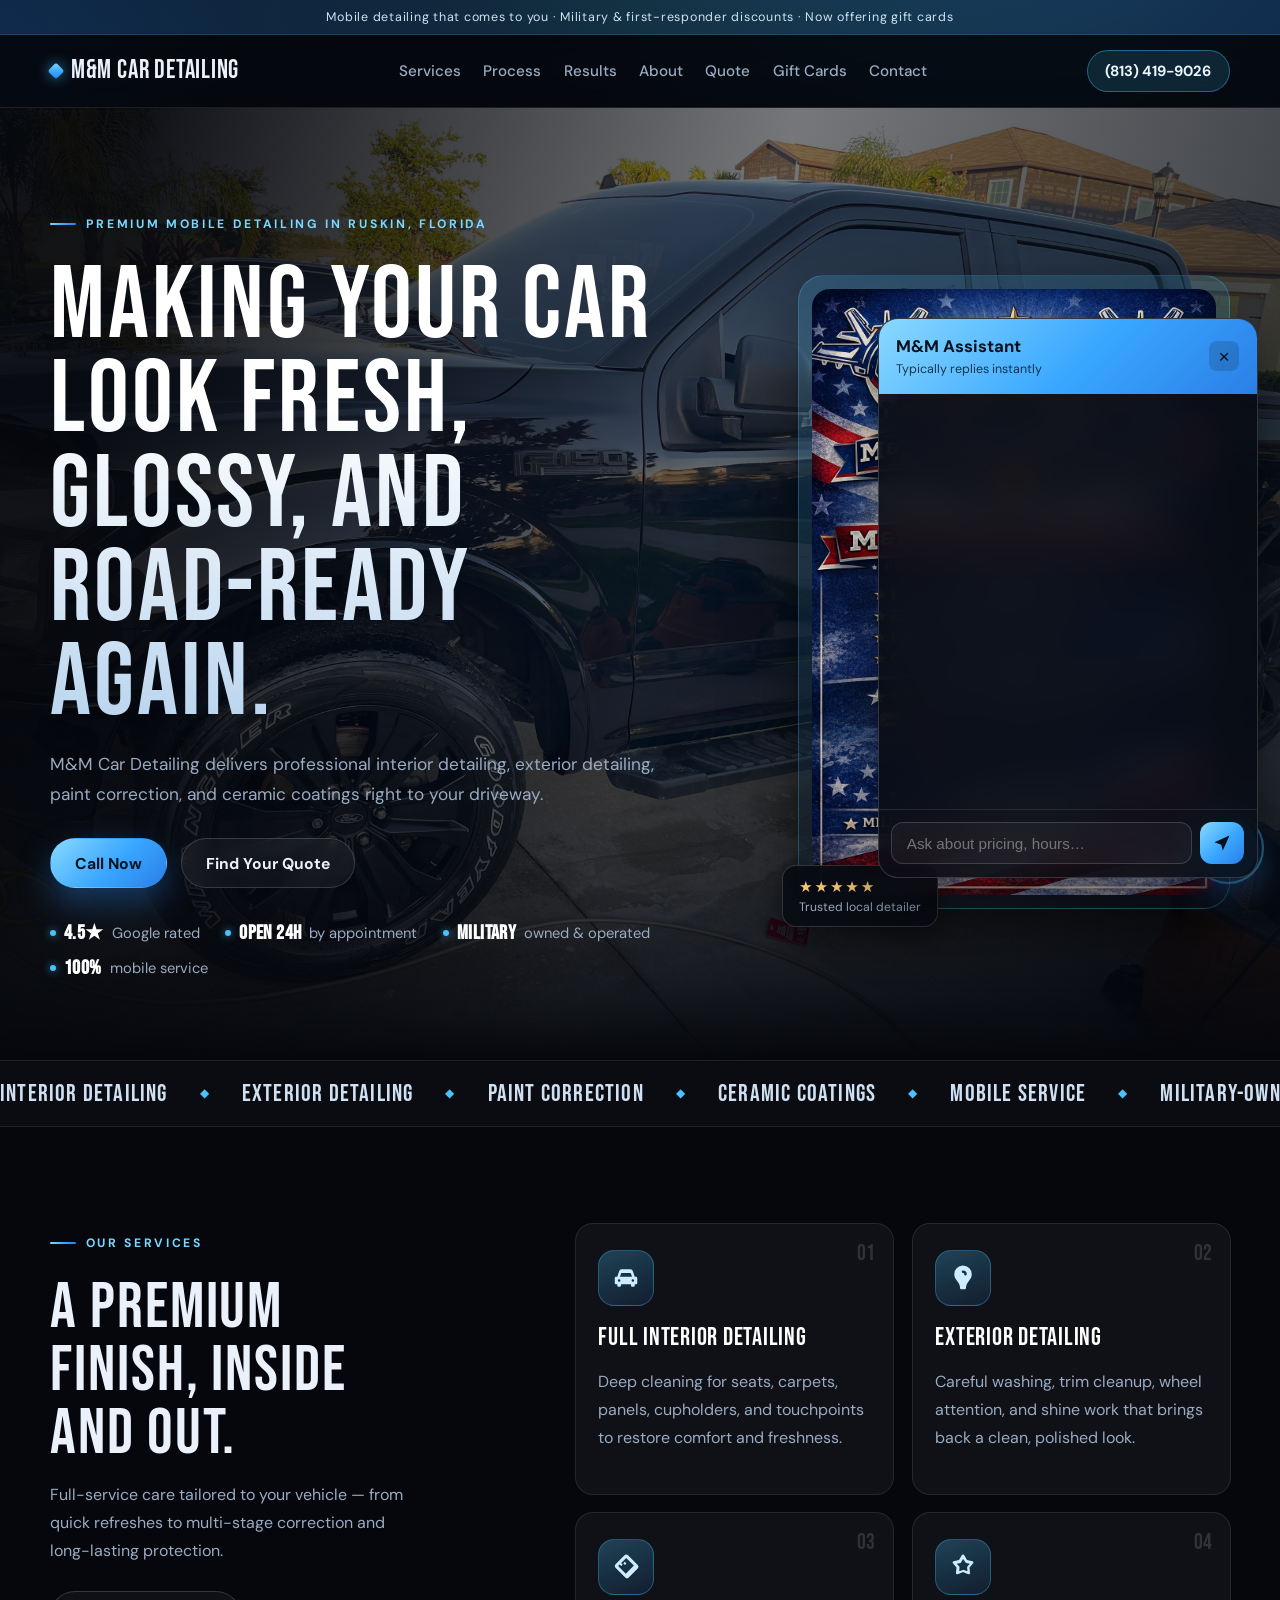
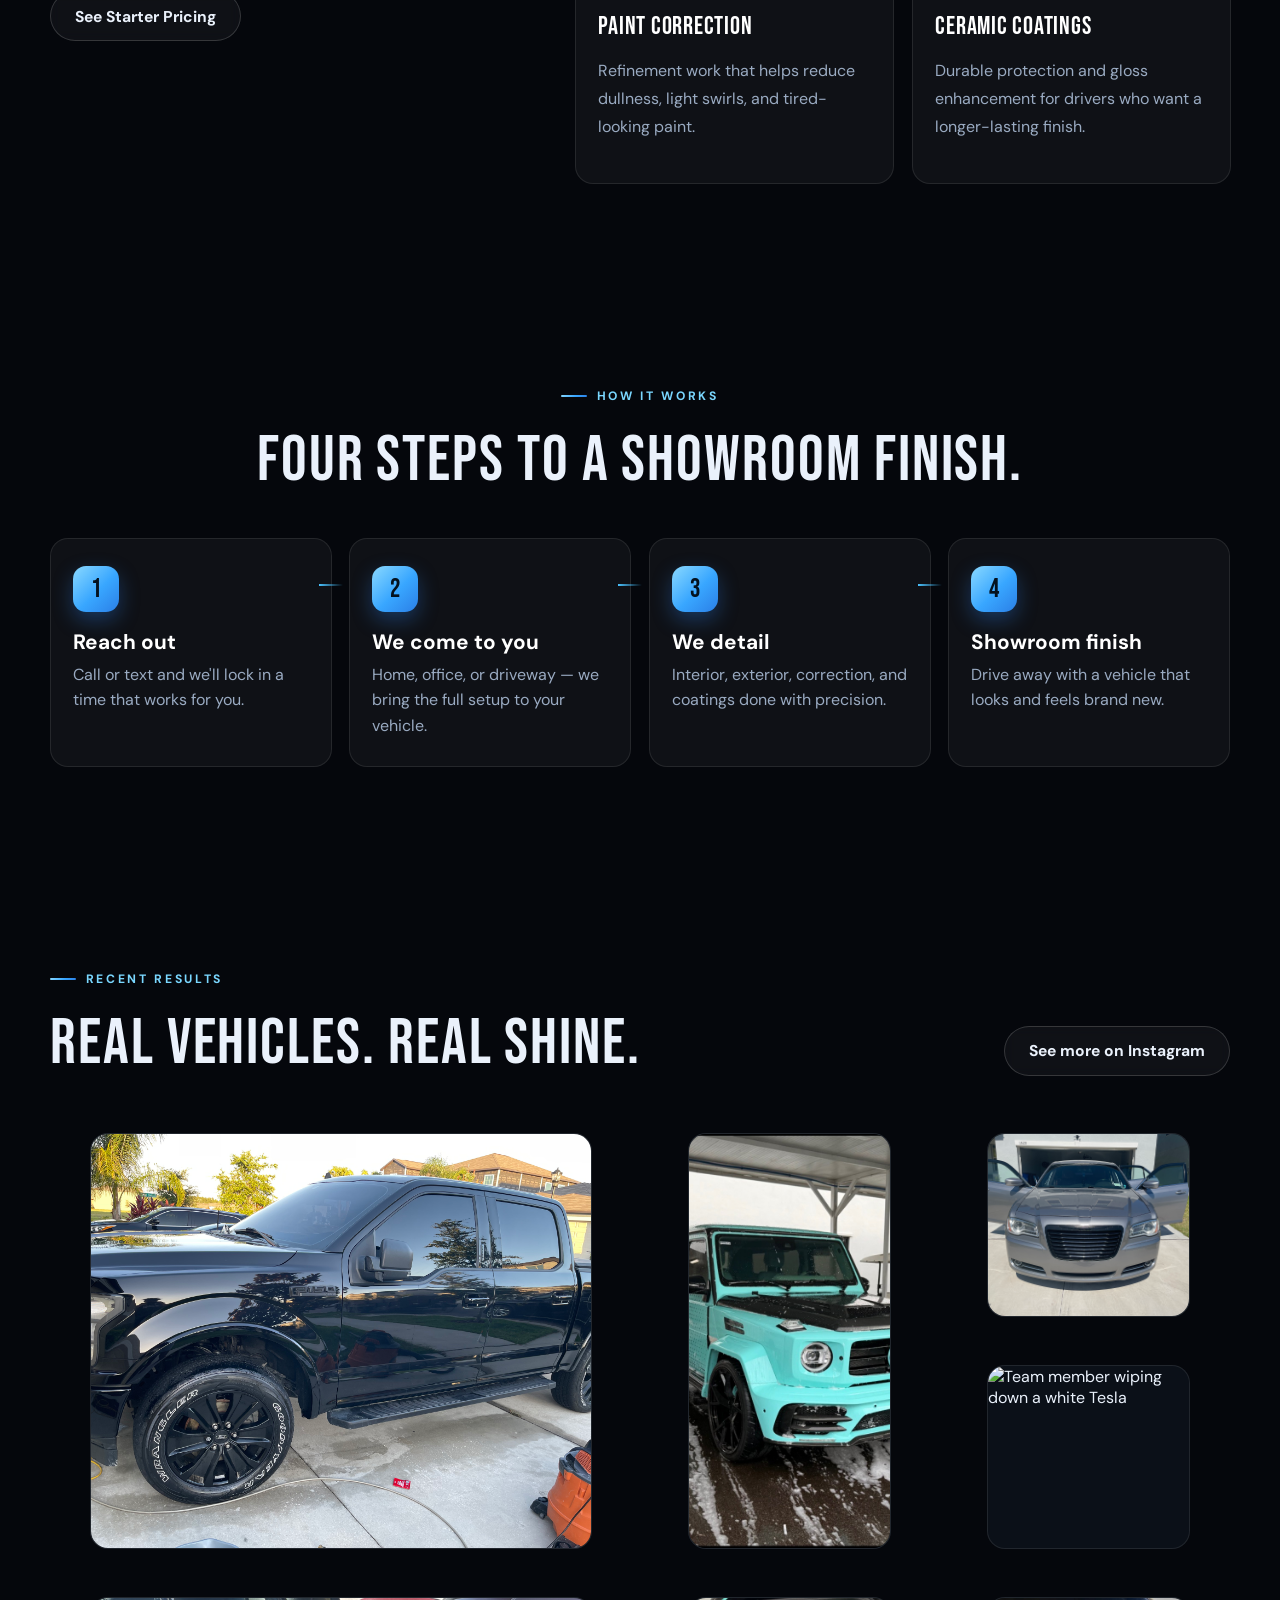
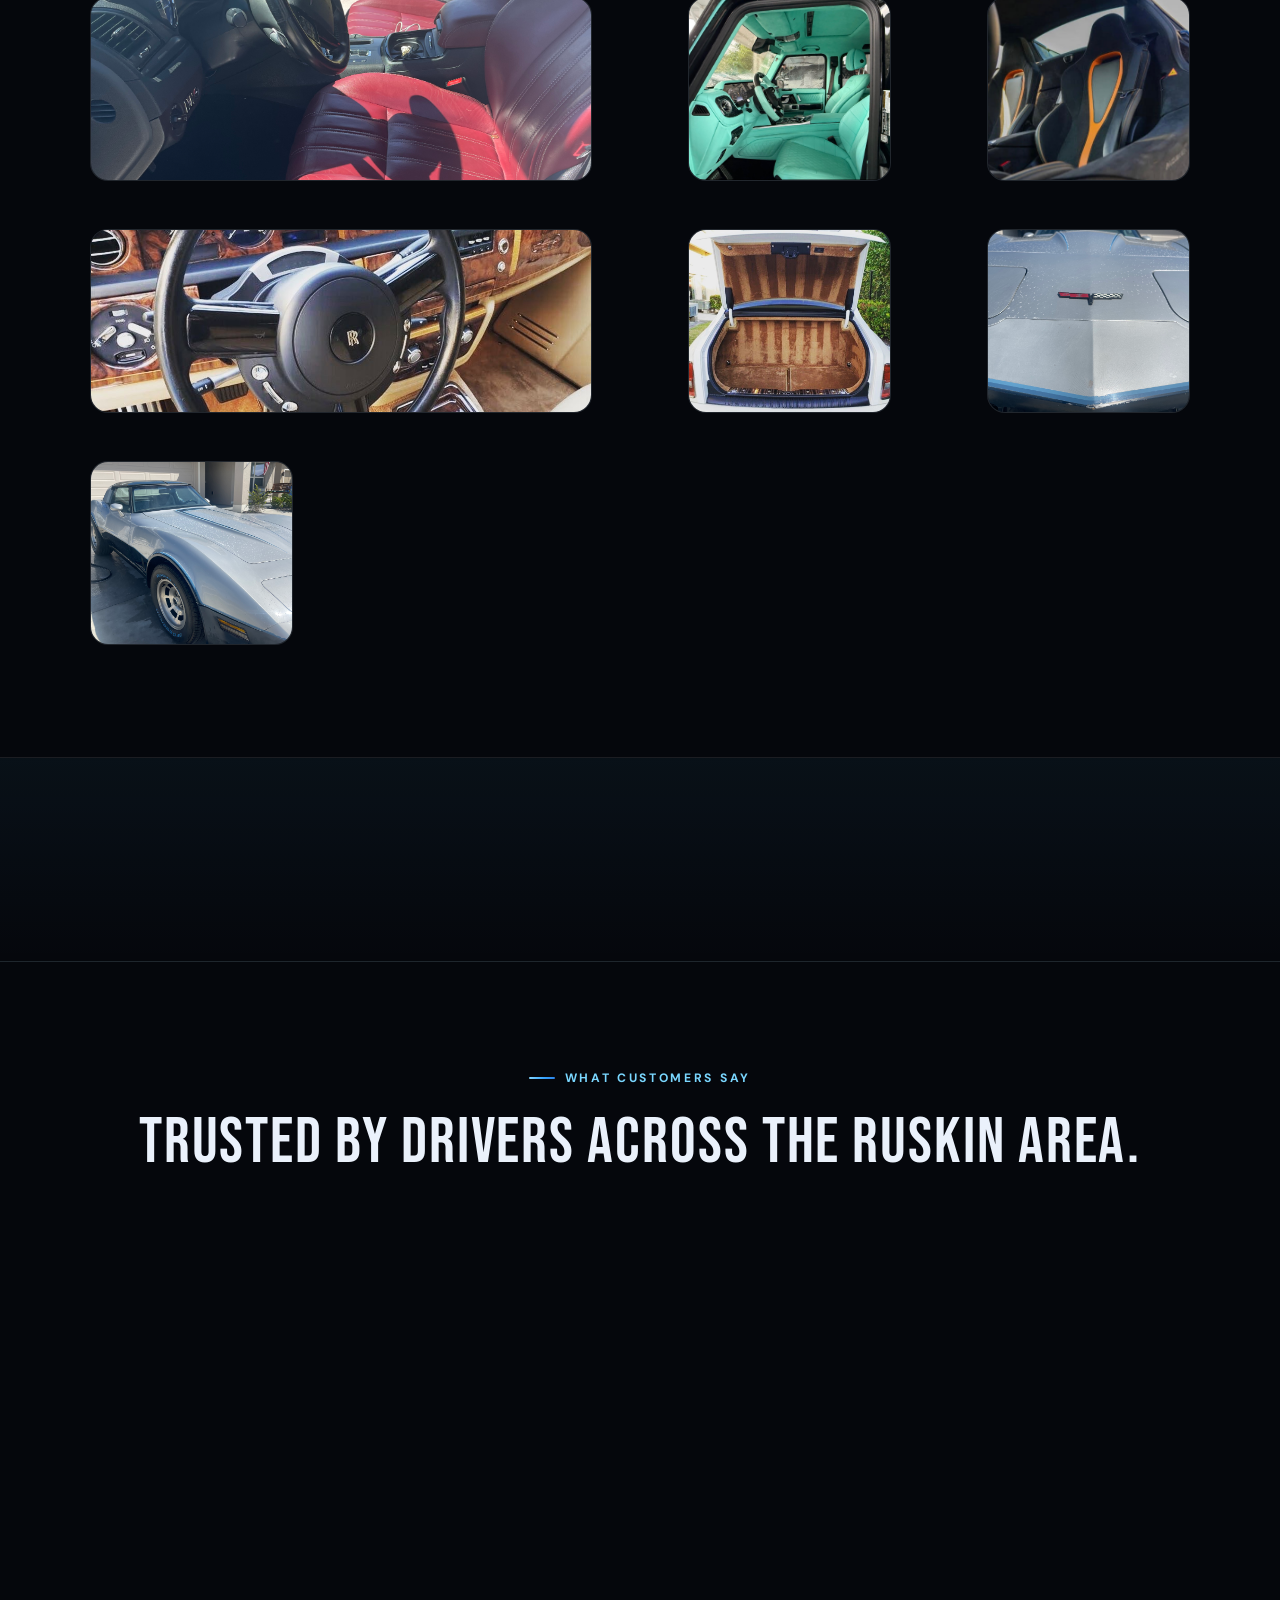
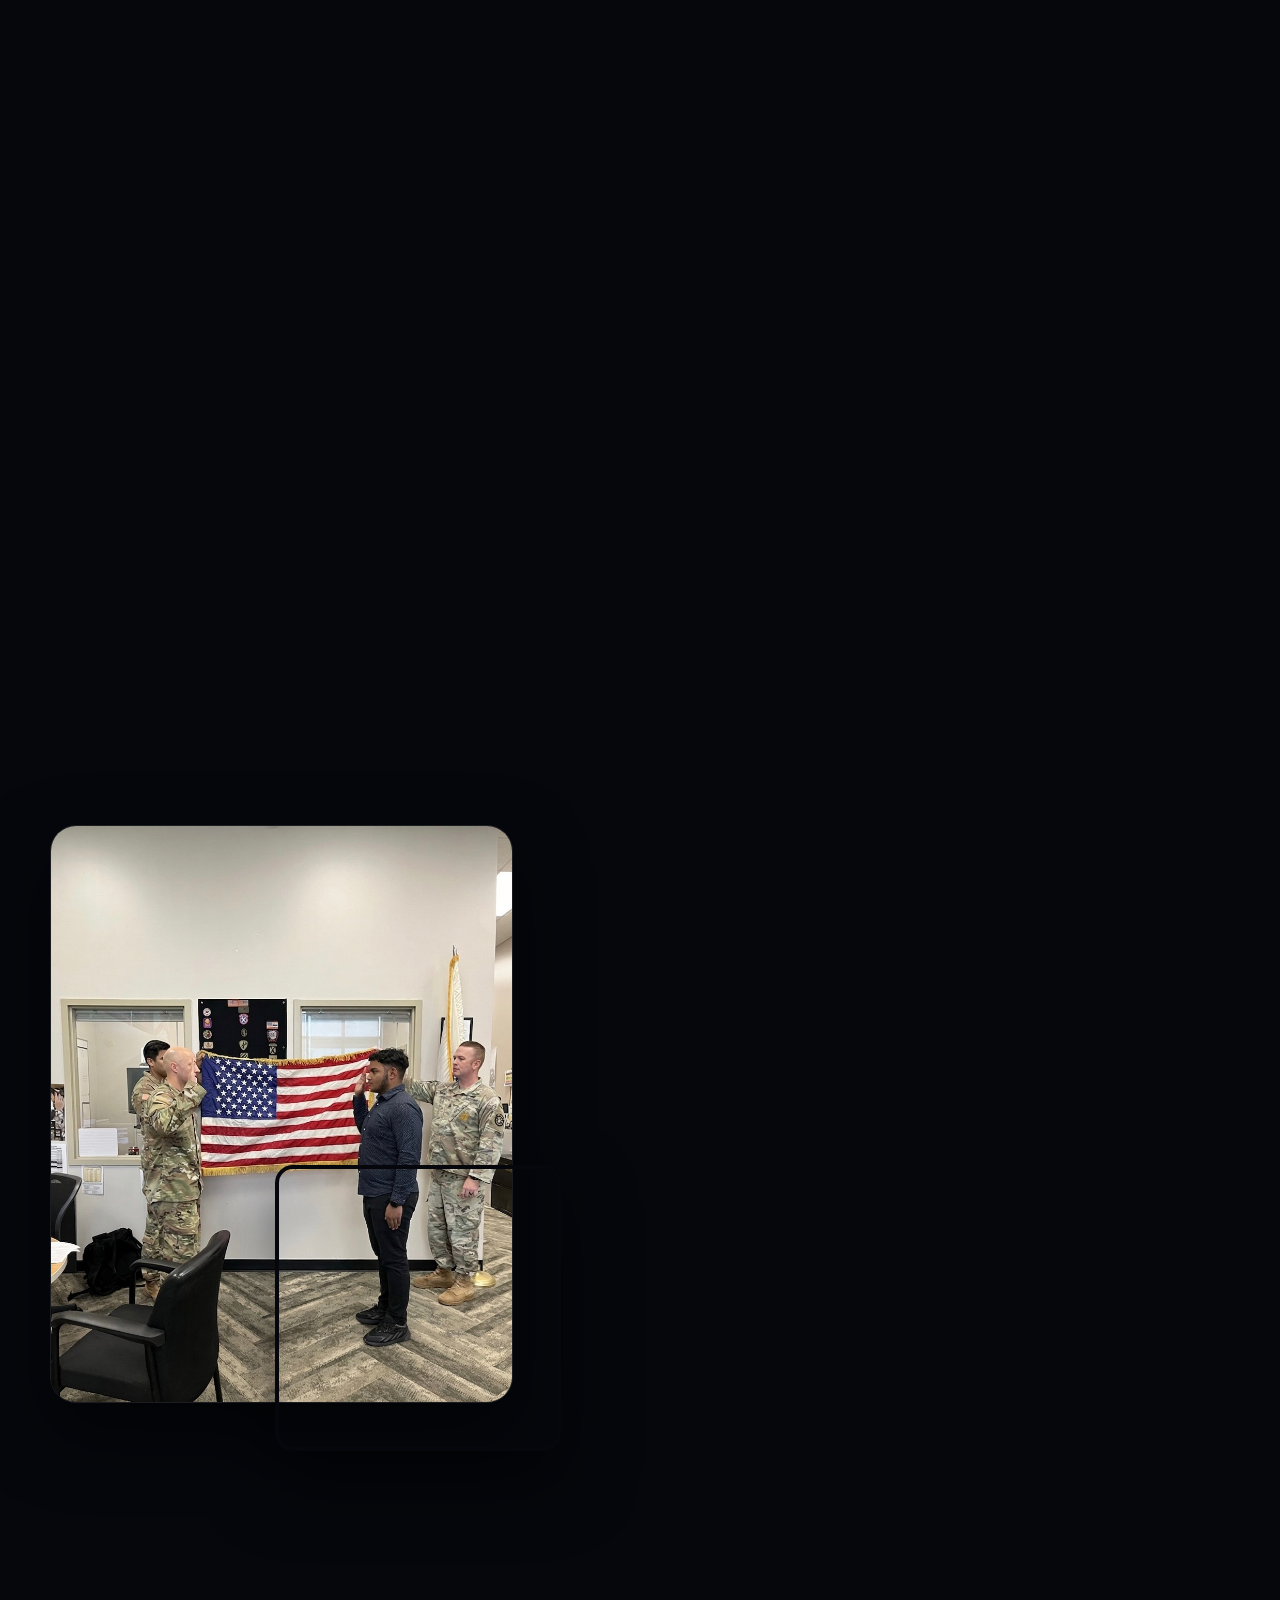
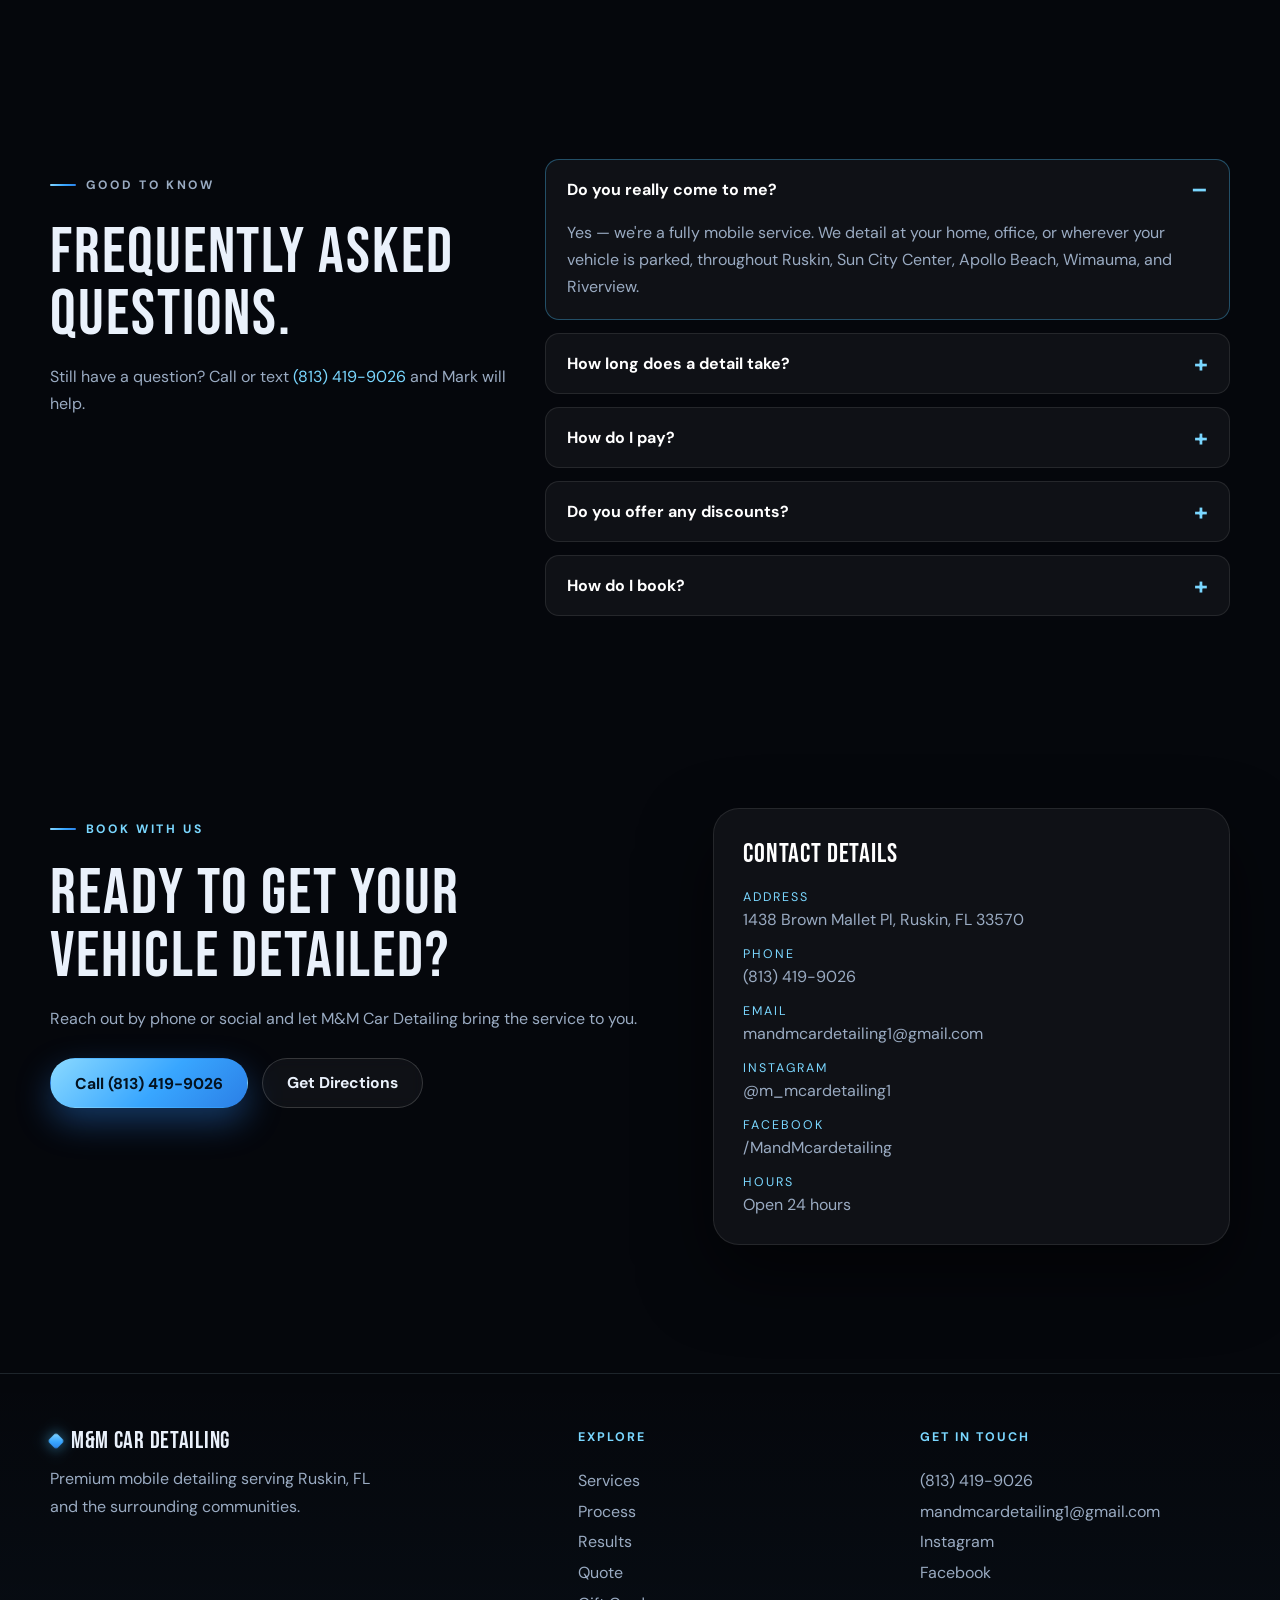
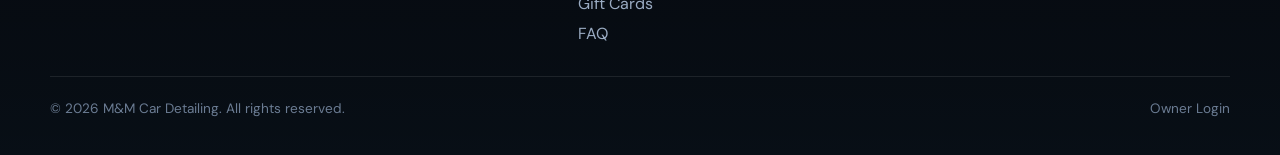
==== commit a0220ff5: "Rework site structure and information architecture Restructure the home page beyond a restyle: new h" ====
--- a/index.html
+++ b/index.html
@@ -9,7 +9,7 @@
       content="M&M Car Detailing brings premium mobile detailing, paint correction, and ceramic coatings to Ruskin, Florida and nearby areas. Military-owned. Open 24 hours by appointment."
     />
     <link rel="icon" type="image/svg+xml" href="favicon.svg" />
-    <meta name="theme-color" content="#09111b" />
+    <meta name="theme-color" content="#05070c" />
 
     <!-- Social sharing -->
     <meta property="og:type" content="website" />
@@ -71,8 +71,8 @@
         </button>
         <nav class="site-nav" aria-label="Primary navigation">
           <a href="#services">Services</a>
+          <a href="#process">Process</a>
           <a href="#results">Results</a>
-          <a href="#reviews">Reviews</a>
           <a href="#about">About</a>
           <a href="quote/">Quote</a>
           <a href="gift-cards/">Gift Cards</a>
@@ -83,6 +83,7 @@
     </header>
 
     <main>
+      <!-- ============================ HERO ============================ -->
       <section class="hero">
         <div class="hero-overlay"></div>
         <div class="container hero-grid">
@@ -97,68 +98,61 @@
             <div class="hero-actions">
               <a class="button primary" href="tel:8134199026">Call Now</a>
               <a class="button secondary" href="quote/">Find Your Quote</a>
-              <a class="button secondary" href="#contact">Book a Detail</a>
             </div>
-            <div class="hero-meta">
-              <div>
-                <strong>4.5 stars</strong>
-                <span>Based on local Google reviews</span>
-              </div>
-              <div>
-                <strong>Open 24 hours</strong>
-                <span>Mobile service by appointment</span>
-              </div>
-              <div>
-                <strong>Military-owned</strong>
-                <span>Built on discipline and precision</span>
-              </div>
+            <ul class="hero-trust">
+              <li><strong>4.5★</strong> Google rated</li>
+              <li><strong>Open 24h</strong> by appointment</li>
+              <li><strong>Military</strong> owned &amp; operated</li>
+              <li><strong>100%</strong> mobile service</li>
+            </ul>
+          </div>
+
+          <aside class="hero-visual reveal">
+            <figure class="hero-frame">
+              <img
+                data-img="hero.card"
+                src="54EED1E9-41CA-4A40-9B75-06FA0DCA1272.PNG"
+                alt="M&M Car Detailing service flyer"
+              />
+            </figure>
+            <div class="hero-badge">
+              <span class="hero-badge-stars">★★★★★</span>
+              <span>Trusted local detailer</span>
             </div>
-          </div>
-
-          <aside class="hero-card reveal">
-            <img
-              data-img="hero.card"
-              src="54EED1E9-41CA-4A40-9B75-06FA0DCA1272.PNG"
-              alt="M&M Car Detailing service flyer"
-            />
           </aside>
         </div>
       </section>
 
-      <section class="intro-strip">
-        <div class="container intro-grid reveal">
-          <div class="intro-copy">
-            <p class="label">We come to you</p>
-            <h2>Detailing at your home, office, or wherever your vehicle is parked.</h2>
-            <p class="intro-text">
-              Mobile service means less downtime for you and a premium detail
-              experience delivered right where it is most convenient.
-            </p>
-          </div>
-          <div class="intro-points">
-            <p>Military-owned and operated business</p>
-            <p>Serving Ruskin, FL and nearby communities</p>
-            <p>Phone, social, and local trust signals built in</p>
-            <div class="intro-mini-grid">
-              <div class="intro-mini-card">
-                <strong>Open 24 Hours</strong>
-                <span>Flexible booking by appointment</span>
-              </div>
-              <div class="intro-mini-card">
-                <strong>Full-Service Care</strong>
-                <span>Interior, exterior, correction, and coatings</span>
-              </div>
-            </div>
-            <a class="button secondary intro-button" href="#contact">Schedule Mobile Service</a>
-            <a class="button secondary intro-button" href="quote/">View Starter Pricing</a>
-          </div>
-        </div>
-      </section>
-
-      <section class="section" id="services">
-        <div class="container">
-          <p class="section-kicker">Our Services</p>
-          <h2 class="section-title">Reliable mobile detailing services with a premium finish.</h2>
+      <!-- ========================== MARQUEE ========================== -->
+      <div class="marquee" aria-hidden="true">
+        <div class="marquee-track">
+          <span>Interior Detailing</span><i>◆</i>
+          <span>Exterior Detailing</span><i>◆</i>
+          <span>Paint Correction</span><i>◆</i>
+          <span>Ceramic Coatings</span><i>◆</i>
+          <span>Mobile Service</span><i>◆</i>
+          <span>Military-Owned</span><i>◆</i>
+          <span>Interior Detailing</span><i>◆</i>
+          <span>Exterior Detailing</span><i>◆</i>
+          <span>Paint Correction</span><i>◆</i>
+          <span>Ceramic Coatings</span><i>◆</i>
+          <span>Mobile Service</span><i>◆</i>
+          <span>Military-Owned</span><i>◆</i>
+        </div>
+      </div>
+
+      <!-- ========================== SERVICES ========================= -->
+      <section class="section services-section" id="services">
+        <div class="container services-split">
+          <div class="services-head">
+            <p class="section-kicker">Our Services</p>
+            <h2 class="section-title">A premium finish, inside and out.</h2>
+            <p class="services-lead">
+              Full-service care tailored to your vehicle — from quick refreshes
+              to multi-stage correction and long-lasting protection.
+            </p>
+            <a class="button secondary" href="quote/">See Starter Pricing</a>
+          </div>
           <div class="service-grid">
             <article class="service-card reveal">
               <div class="service-icon" aria-hidden="true">
@@ -204,10 +198,48 @@
         </div>
       </section>
 
+      <!-- ========================== PROCESS ========================== -->
+      <section class="section process-section" id="process">
+        <div class="container">
+          <div class="process-head">
+            <p class="section-kicker">How It Works</p>
+            <h2 class="section-title">Four steps to a showroom finish.</h2>
+          </div>
+          <ol class="steps">
+            <li class="step reveal">
+              <span class="step-num">1</span>
+              <h3>Reach out</h3>
+              <p>Call or text and we'll lock in a time that works for you.</p>
+            </li>
+            <li class="step reveal">
+              <span class="step-num">2</span>
+              <h3>We come to you</h3>
+              <p>Home, office, or driveway — we bring the full setup to your vehicle.</p>
+            </li>
+            <li class="step reveal">
+              <span class="step-num">3</span>
+              <h3>We detail</h3>
+              <p>Interior, exterior, correction, and coatings done with precision.</p>
+            </li>
+            <li class="step reveal">
+              <span class="step-num">4</span>
+              <h3>Showroom finish</h3>
+              <p>Drive away with a vehicle that looks and feels brand new.</p>
+            </li>
+          </ol>
+        </div>
+      </section>
+
+      <!-- ========================== RESULTS ========================== -->
       <section class="section results" id="results">
         <div class="container">
-          <p class="section-kicker">Recent Results</p>
-          <h2 class="section-title">Real vehicles. Real shine. Real local work.</h2>
+          <div class="results-head">
+            <div>
+              <p class="section-kicker">Recent Results</p>
+              <h2 class="section-title">Real vehicles. Real shine.</h2>
+            </div>
+            <a class="button secondary" href="https://www.instagram.com/m_mcardetailing1/">See more on Instagram</a>
+          </div>
           <div class="gallery-grid">
             <figure class="gallery-card gallery-feature">
               <img loading="lazy" data-img="gallery.0" src="IMG_6921_Original.jpg" alt="Freshly detailed black pickup truck" />
@@ -246,6 +278,17 @@
         </div>
       </section>
 
+      <!-- ========================== STATS BAND ======================= -->
+      <section class="stats-band">
+        <div class="container stats-grid">
+          <div class="stat reveal"><strong>2022</strong><span>Serving Ruskin since</span></div>
+          <div class="stat reveal"><strong>4.5★</strong><span>Local Google rating</span></div>
+          <div class="stat reveal"><strong>100%</strong><span>Mobile — we come to you</span></div>
+          <div class="stat reveal"><strong>24/7</strong><span>Booking by appointment</span></div>
+        </div>
+      </section>
+
+      <!-- ========================== REVIEWS ========================== -->
       <section class="section reviews-section" id="reviews">
         <div class="container">
           <p class="section-kicker">What Customers Say</p>
@@ -254,6 +297,7 @@
         </div>
       </section>
 
+      <!-- ========================= GIFT CARDS ======================== -->
       <section class="section giftcard-promo" id="gift">
         <div class="container giftcard-grid reveal">
           <div class="giftcard-copy">
@@ -275,17 +319,21 @@
         </div>
       </section>
 
-      <section class="section story" id="about">
-        <div class="container story-grid">
-          <div class="story-media story-media-left">
-            <figure class="story-photo">
+      <!-- =========================== ABOUT =========================== -->
+      <section class="section about-section" id="about">
+        <div class="container about-grid">
+          <div class="about-media">
+            <figure class="about-photo about-photo-main">
               <img loading="lazy" data-img="about.1" src="IMG_7748.JPEG" alt="Mark during military ceremony" />
             </figure>
-          </div>
-          <div class="story-copy reveal">
+            <figure class="about-photo about-photo-inset">
+              <img loading="lazy" data-img="about.2" src="IMG_7751.JPEG" alt="Portrait of Mark outdoors" />
+            </figure>
+          </div>
+          <div class="about-copy reveal">
             <p class="section-kicker">Owner Story</p>
-            <h2 class="section-title">About Mark:</h2>
-            <p data-edit="about.p1">
+            <h2 class="section-title">Meet Mark.</h2>
+            <p class="about-lead" data-edit="about.p1">
               My name is Mark, and I&rsquo;m the owner of M&amp;M Detailing, proudly
               serving Ruskin, Florida.
             </p>
@@ -296,52 +344,67 @@
               to life and handling the detailing after restorations were
               complete.
             </p>
-            <p>
-              Seeing those cars transformed, sometimes to even better than their
-              original condition, is what made me fall in love with this work.
-              Today, that same passion drives everything I do at M&amp;M
-              Detailing.
-            </p>
+            <blockquote class="about-quote">
+              Seeing those cars transformed — sometimes better than their
+              original condition — is what made me fall in love with this work.
+            </blockquote>
             <p>
               As someone with a military background, I&rsquo;ve built this business
               on discipline, precision, and attention to detail. I take pride
               in delivering high-end results on every vehicle I touch, whether
               it&rsquo;s a daily driver, a work truck, or a luxury or classic car.
+              I don&rsquo;t believe in cutting corners — I focus on the small
+              details that make a big difference.
             </p>
             <p>
-              At M&amp;M Detailing, I offer complete auto detailing services
-              designed to restore, protect, and enhance your vehicle inside and
-              out. I don&rsquo;t believe in cutting corners. I focus on the small
-              details that make a big difference and leave your vehicle with
-              that true showroom finish.
-            </p>
-            <p>
-              My goal is simple: deliver results that you notice immediately and
-              service you can trust every time.
-            </p>
-            <p class="story-cta">
               Because of my military background, I also have a deep respect for
               the people who serve our communities. That&rsquo;s why I proudly offer
               discounts to military members, veterans, first responders, medical
-              personnel, and educators. If you&rsquo;re in Ruskin, FL or the
-              surrounding areas and want your vehicle treated with precision,
-              care, and pride, I&rsquo;d be honored to take care of it.
-            </p>
-            <a class="button primary story-button" href="tel:8134199026">
-              Book Your Appointment Today
-            </a>
-          </div>
-          <div class="story-media story-media-right">
-            <figure class="story-photo">
-              <img loading="lazy" data-img="about.2" src="IMG_7751.JPEG" alt="Portrait of Mark outdoors" />
-            </figure>
-          </div>
-        </div>
-      </section>
-
+              personnel, and educators.
+            </p>
+            <p class="about-sign">— Mark, Owner</p>
+            <a class="button primary" href="tel:8134199026">Book Your Appointment Today</a>
+          </div>
+        </div>
+      </section>
+
+      <!-- ============================ FAQ ============================ -->
+      <section class="section faq-section" id="faq">
+        <div class="container faq-wrap">
+          <div class="faq-head">
+            <p class="section-kicker">Good To Know</p>
+            <h2 class="section-title">Frequently asked questions.</h2>
+            <p>Still have a question? Call or text <a href="tel:8134199026">(813) 419-9026</a> and Mark will help.</p>
+          </div>
+          <div class="faq-list">
+            <details class="faq-item" open>
+              <summary>Do you really come to me?</summary>
+              <p>Yes — we're a fully mobile service. We detail at your home, office, or wherever your vehicle is parked, throughout Ruskin, Sun City Center, Apollo Beach, Wimauma, and Riverview.</p>
+            </details>
+            <details class="faq-item">
+              <summary>How long does a detail take?</summary>
+              <p>It depends on the service and vehicle condition. A standard interior or exterior detail is typically a couple of hours; full details and paint correction take longer. We'll give you a time estimate when you book.</p>
+            </details>
+            <details class="faq-item">
+              <summary>How do I pay?</summary>
+              <p>We accept cash, card, and major payment apps. For gift cards, you can request one online and we'll confirm payment by phone, text, or your preferred method.</p>
+            </details>
+            <details class="faq-item">
+              <summary>Do you offer any discounts?</summary>
+              <p>We proudly offer discounts to military members, veterans, first responders, medical personnel, and educators. Just mention it when you book.</p>
+            </details>
+            <details class="faq-item">
+              <summary>How do I book?</summary>
+              <p>The easiest way is to call or text <a href="tel:8134199026">(813) 419-9026</a>. You can also email us or grab a gift card online any time.</p>
+            </details>
+          </div>
+        </div>
+      </section>
+
+      <!-- ========================== CONTACT ========================== -->
       <section class="section contact-section" id="contact">
         <div class="container contact-grid">
-          <div>
+          <div class="contact-cta">
             <p class="section-kicker">Book With Us</p>
             <h2 class="section-title">Ready to get your vehicle detailed?</h2>
             <p class="contact-copy">
@@ -402,10 +465,11 @@
         <nav aria-label="Footer navigation">
           <h4>Explore</h4>
           <a href="#services">Services</a>
+          <a href="#process">Process</a>
           <a href="#results">Results</a>
           <a href="quote/">Quote</a>
           <a href="gift-cards/">Gift Cards</a>
-          <a href="#contact">Contact</a>
+          <a href="#faq">FAQ</a>
         </nav>
         <div>
           <h4>Get in touch</h4>
@@ -421,6 +485,12 @@
       </div>
     </footer>
 
+    <!-- Sticky mobile call/quote bar -->
+    <div class="mobile-cta">
+      <a class="button primary" href="tel:8134199026">Call Now</a>
+      <a class="button secondary" href="quote/">Get a Quote</a>
+    </div>
+
     <script src="site.js"></script>
   </body>
 </html>
--- a/styles.css
+++ b/styles.css
@@ -1,13 +1,50 @@
+/* =========================================================================
+   M&M Car Detailing — "Obsidian & Ice" design system
+   Cinematic near-black canvas · electric ice-blue accent · chrome glass
+   Shared across home, quote, gift-cards, and admin (via CSS variables).
+   ========================================================================= */
+
 :root {
-  --bg: #09111b;
-  --panel: #0f1d2b;
-  --panel-alt: #16293c;
-  --text: #f3f1e8;
-  --muted: #bfc7d1;
-  --gold: #d8b15b;
-  --gold-strong: #f2c15f;
-  --line: rgba(255, 255, 255, 0.12);
-  --shadow: 0 24px 60px rgba(0, 0, 0, 0.35);
+  /* Surfaces */
+  --bg: #05070c;
+  --bg-2: #080b12;
+  --panel: #0d131e;
+  --panel-alt: #131c2a;
+  --glass: rgba(255, 255, 255, 0.045);
+  --glass-strong: rgba(255, 255, 255, 0.08);
+
+  /* Text */
+  --text: #eaf1fb;
+  --muted: #9aabc2;
+  --faint: #6b7c93;
+
+  /* Accent (ice blue). Named --gold for back-compat with shared pages,
+     which inherit it as their primary accent. */
+  --gold: #49c2ff;
+  --gold-strong: #7ad7ff;
+  --accent: #49c2ff;
+  --accent-strong: #7ad7ff;
+  --accent-deep: #2b7fe6;
+  --accent-soft: rgba(73, 194, 255, 0.14);
+  --accent-grad: linear-gradient(135deg, #8ad9ff 0%, #38a6ff 55%, #2b7fe6 100%);
+  --accent-glow: 0 0 0 1px rgba(73, 194, 255, 0.35), 0 16px 40px rgba(43, 127, 230, 0.35);
+
+  /* Warm star color (the one place gold survives) */
+  --star: #f4c878;
+
+  /* Lines + shadow */
+  --line: rgba(255, 255, 255, 0.09);
+  --line-strong: rgba(255, 255, 255, 0.16);
+  --shadow: 0 30px 70px rgba(0, 0, 0, 0.55);
+  --shadow-sm: 0 12px 30px rgba(0, 0, 0, 0.4);
+
+  /* Type */
+  --display: "Bebas Neue", Impact, sans-serif;
+  --body: "DM Sans", "Segoe UI", system-ui, sans-serif;
+
+  --radius: 18px;
+  --radius-lg: 26px;
+  --ease: cubic-bezier(0.22, 1, 0.36, 1);
 }
 
 * {
@@ -20,11 +57,16 @@
 
 body {
   margin: 0;
-  font-family: "DM Sans", "Segoe UI", sans-serif;
-  background:
-    radial-gradient(circle at top, rgba(216, 177, 91, 0.18), transparent 28%),
-    linear-gradient(180deg, #061018 0%, #09111b 45%, #0b1622 100%);
+  font-family: var(--body);
   color: var(--text);
+  background-color: var(--bg);
+  background-image:
+    radial-gradient(900px 500px at 78% -8%, rgba(73, 194, 255, 0.16), transparent 60%),
+    radial-gradient(700px 500px at -10% 12%, rgba(43, 127, 230, 0.12), transparent 55%),
+    linear-gradient(180deg, #04060b 0%, #05070c 40%, #070a11 100%);
+  background-attachment: fixed;
+  -webkit-font-smoothing: antialiased;
+  overflow-x: hidden;
 }
 
 img {
@@ -37,17 +79,40 @@
   text-decoration: none;
 }
 
+::selection {
+  background: rgba(73, 194, 255, 0.3);
+  color: #fff;
+}
+
 .container {
-  width: min(1120px, calc(100% - 2rem));
+  width: min(1180px, calc(100% - 2.4rem));
   margin: 0 auto;
 }
 
+/* ============================== Announce ============================== */
+.announce {
+  position: relative;
+  z-index: 30;
+  text-align: center;
+  font-size: 0.78rem;
+  letter-spacing: 0.06em;
+  padding: 0.55rem 1rem;
+  color: #dff1ff;
+  background: linear-gradient(90deg, rgba(43, 127, 230, 0.25), rgba(73, 194, 255, 0.2), rgba(43, 127, 230, 0.25));
+  border-bottom: 1px solid rgba(73, 194, 255, 0.18);
+}
+.announce span {
+  opacity: 0.92;
+}
+
+/* =============================== Header =============================== */
 .site-header {
   position: sticky;
   top: 0;
-  z-index: 20;
-  backdrop-filter: blur(14px);
-  background: rgba(6, 16, 24, 0.82);
+  z-index: 25;
+  backdrop-filter: blur(16px) saturate(140%);
+  -webkit-backdrop-filter: blur(16px) saturate(140%);
+  background: rgba(6, 9, 15, 0.72);
   border-bottom: 1px solid var(--line);
 }
 
@@ -56,7 +121,7 @@
   align-items: center;
   justify-content: space-between;
   gap: 1rem;
-  padding: 1rem 0;
+  padding: 0.95rem 0;
 }
 
 .brand,
@@ -64,71 +129,182 @@
 .hero h1,
 .service-card h3,
 .contact-card h3,
-.story-review h3,
-.intro-grid h2 {
-  font-family: "Bebas Neue", Impact, sans-serif;
-  letter-spacing: 0.04em;
+.intro-grid h2,
+.giftcard-grid h2 {
+  font-family: var(--display);
+  letter-spacing: 0.03em;
+  font-weight: 400;
 }
 
 .brand {
-  font-size: 1.7rem;
+  font-size: 1.65rem;
+  display: inline-flex;
+  align-items: center;
+  gap: 0.55rem;
+  line-height: 1;
+}
+.brand::before {
+  content: "";
+  width: 12px;
+  height: 12px;
+  border-radius: 3px;
+  background: var(--accent-grad);
+  box-shadow: 0 0 14px rgba(73, 194, 255, 0.7);
+  transform: rotate(45deg);
 }
 
 .site-nav {
   display: flex;
-  gap: 1.2rem;
+  gap: 1.4rem;
   color: var(--muted);
-}
-
+  font-size: 0.95rem;
+  font-weight: 500;
+}
+.site-nav a {
+  position: relative;
+  padding: 0.2rem 0;
+  transition: color 0.2s var(--ease);
+}
+.site-nav a::after {
+  content: "";
+  position: absolute;
+  left: 0;
+  bottom: -2px;
+  width: 0;
+  height: 2px;
+  border-radius: 2px;
+  background: var(--accent-grad);
+  transition: width 0.25s var(--ease);
+}
 .site-nav a:hover,
-.site-nav a:focus-visible,
-.contact-card a:hover,
-.contact-card a:focus-visible {
-  color: var(--gold-strong);
-}
-
-.call-pill,
+.site-nav a:focus-visible {
+  color: #fff;
+}
+.site-nav a:hover::after,
+.site-nav a:focus-visible::after {
+  width: 100%;
+}
+
+.nav-toggle {
+  display: none;
+  flex-direction: column;
+  gap: 5px;
+  width: 44px;
+  height: 40px;
+  align-items: center;
+  justify-content: center;
+  background: var(--glass);
+  border: 1px solid var(--line);
+  border-radius: 12px;
+  cursor: pointer;
+}
+.nav-toggle span {
+  width: 20px;
+  height: 2px;
+  background: var(--text);
+  border-radius: 2px;
+  transition: transform 0.25s var(--ease), opacity 0.2s;
+}
+
+.call-pill {
+  padding: 0.62rem 1.1rem;
+  border-radius: 999px;
+  font-weight: 700;
+  font-size: 0.92rem;
+  color: #eaf6ff;
+  background: var(--accent-soft);
+  border: 1px solid rgba(73, 194, 255, 0.4);
+  white-space: nowrap;
+  transition: transform 0.2s var(--ease), box-shadow 0.2s var(--ease), background 0.2s;
+}
+.call-pill:hover {
+  transform: translateY(-2px);
+  background: rgba(73, 194, 255, 0.2);
+  box-shadow: 0 10px 26px rgba(43, 127, 230, 0.3);
+}
+
+/* =============================== Buttons ============================== */
 .button {
+  display: inline-flex;
+  align-items: center;
+  justify-content: center;
+  gap: 0.5rem;
+  min-height: 3rem;
+  padding: 0.85rem 1.5rem;
   border-radius: 999px;
-  transition: transform 0.2s ease, background 0.2s ease, color 0.2s ease;
-}
-
-.call-pill {
-  padding: 0.7rem 1rem;
-  background: rgba(216, 177, 91, 0.12);
-  border: 1px solid rgba(216, 177, 91, 0.45);
-}
-
+  font-weight: 700;
+  font-size: 0.98rem;
+  border: 1px solid transparent;
+  cursor: pointer;
+  transition: transform 0.2s var(--ease), box-shadow 0.25s var(--ease), background 0.25s, border-color 0.25s;
+}
+.button.primary {
+  color: #04121f;
+  background: var(--accent-grad);
+  box-shadow: 0 14px 34px rgba(43, 127, 230, 0.4);
+}
+.button.primary:hover,
+.button.primary:focus-visible {
+  transform: translateY(-3px);
+  box-shadow: 0 20px 44px rgba(43, 127, 230, 0.55);
+}
+.button.secondary {
+  color: var(--text);
+  background: var(--glass);
+  border-color: var(--line-strong);
+  backdrop-filter: blur(6px);
+}
+.button.secondary:hover,
+.button.secondary:focus-visible {
+  transform: translateY(-3px);
+  border-color: rgba(73, 194, 255, 0.5);
+  background: var(--accent-soft);
+}
+
+/* ================================ Hero =============================== */
 .hero {
   position: relative;
-  min-height: 94vh;
+  min-height: 92vh;
   display: flex;
   align-items: center;
   overflow: hidden;
 }
-
 .hero::before {
   content: "";
   position: absolute;
   inset: 0;
   background:
-    linear-gradient(90deg, rgba(6, 16, 24, 0.92) 10%, rgba(6, 16, 24, 0.56) 50%, rgba(6, 16, 24, 0.75) 100%),
+    linear-gradient(105deg, rgba(5, 7, 12, 0.95) 12%, rgba(5, 7, 12, 0.55) 52%, rgba(5, 9, 16, 0.85) 100%),
     url("IMG_6921_Original.jpg") center/cover no-repeat;
-  transform: scale(1.03);
-}
-
+  transform: scale(1.05);
+  filter: saturate(108%);
+}
+/* slow sheen sweep */
+.hero::after {
+  content: "";
+  position: absolute;
+  inset: 0;
+  background: linear-gradient(115deg, transparent 30%, rgba(120, 200, 255, 0.06) 48%, transparent 62%);
+  background-size: 250% 250%;
+  animation: sheen 9s var(--ease) infinite;
+  pointer-events: none;
+}
+@keyframes sheen {
+  0% { background-position: 120% 0; }
+  60%, 100% { background-position: -40% 0; }
+}
 .hero-overlay {
   position: absolute;
   inset: auto 0 0 0;
-  height: 18rem;
-  background: linear-gradient(180deg, transparent, rgba(6, 16, 24, 0.9));
-}
-
+  height: 22rem;
+  background: linear-gradient(180deg, transparent, var(--bg));
+  z-index: 1;
+}
 .hero-grid {
   position: relative;
-  z-index: 1;
-  display: grid;
-  grid-template-columns: 1.3fr 0.8fr;
+  z-index: 2;
+  display: grid;
+  grid-template-columns: 1.25fr 0.85fr;
   gap: 2.5rem;
   align-items: center;
   padding: 6rem 0 5rem;
@@ -137,998 +313,975 @@
 .eyebrow,
 .section-kicker,
 .label {
-  color: var(--gold-strong);
+  display: inline-flex;
+  align-items: center;
+  gap: 0.6rem;
+  color: var(--accent-strong);
   text-transform: uppercase;
-  letter-spacing: 0.16em;
-  font-size: 0.8rem;
+  letter-spacing: 0.22em;
+  font-size: 0.76rem;
   font-weight: 700;
 }
-
-.hero h1,
-.section-title,
-.intro-grid h2 {
-  margin: 0;
-  line-height: 0.95;
+.eyebrow::before,
+.section-kicker::before,
+.label::before {
+  content: "";
+  width: 26px;
+  height: 2px;
+  border-radius: 2px;
+  background: var(--accent-grad);
 }
 
 .hero h1 {
-  font-size: clamp(3.8rem, 10vw, 7.6rem);
-  max-width: 14ch;
+  margin: 1rem 0 0;
+  font-size: clamp(3.4rem, 8vw, 6.6rem);
+  line-height: 0.92;
+  max-width: 15ch;
+  background: linear-gradient(180deg, #ffffff 30%, #b9d4ee 100%);
+  -webkit-background-clip: text;
+  background-clip: text;
+  color: transparent;
 }
 
 .hero-text,
 .contact-copy,
 .service-card p,
 .story-copy p,
-.story-review p {
+.intro-text {
   color: var(--muted);
-  line-height: 1.7;
-}
-
+  line-height: 1.75;
+}
 .hero-text {
-  max-width: 42rem;
-  margin: 1rem 0 0;
+  max-width: 40rem;
+  margin: 1.1rem 0 0;
   font-size: 1.08rem;
 }
 
-.hero-actions,
-.contact-actions,
-.badge-row {
+.hero-actions {
   display: flex;
   flex-wrap: wrap;
-  gap: 1rem;
-}
-
-.hero-actions {
-  margin-top: 1.75rem;
-}
-
-.button {
-  display: inline-flex;
-  align-items: center;
-  justify-content: center;
-  min-height: 3rem;
-  padding: 0.85rem 1.3rem;
-  font-weight: 700;
-  border: 1px solid transparent;
-}
-
-.button:hover,
-.button:focus-visible,
-.call-pill:hover,
-.call-pill:focus-visible {
-  transform: translateY(-2px);
-}
-
-.button.primary {
-  background: linear-gradient(135deg, #f0c56d, #bb8b33);
-  color: #101010;
-}
-
-.button.secondary {
-  border-color: rgba(255, 255, 255, 0.22);
-  background: rgba(255, 255, 255, 0.04);
+  gap: 0.9rem;
+  margin-top: 1.8rem;
 }
 
 .hero-meta {
   display: grid;
   grid-template-columns: repeat(3, minmax(0, 1fr));
-  gap: 1rem;
-  margin-top: 2rem;
-}
-
-.hero-meta div,
-.service-card,
-.story-review,
-.contact-card {
-  background: rgba(15, 29, 43, 0.74);
-  border: 1px solid var(--line);
-  box-shadow: var(--shadow);
-}
-
+  gap: 0.9rem;
+  margin-top: 2.2rem;
+}
 .hero-meta div {
-  padding: 1rem;
-  border-radius: 1.2rem;
-}
-
-.hero-meta strong,
-.contact-card dt {
+  padding: 1rem 1.1rem;
+  border-radius: var(--radius);
+  background: var(--glass);
+  border: 1px solid var(--line);
+  backdrop-filter: blur(6px);
+}
+.hero-meta strong {
   display: block;
-  color: var(--text);
-}
-
+  font-family: var(--display);
+  font-size: 1.5rem;
+  letter-spacing: 0.02em;
+  color: #fff;
+}
 .hero-meta span {
   color: var(--muted);
-  font-size: 0.95rem;
+  font-size: 0.88rem;
 }
 
 .hero-card {
   justify-self: end;
-  max-width: 29rem;
-  padding: 1rem;
-  background: rgba(7, 13, 20, 0.82);
-  border: 1px solid rgba(216, 177, 91, 0.28);
-  border-radius: 1.8rem;
+  max-width: 27rem;
+  padding: 0.8rem;
+  border-radius: var(--radius-lg);
+  background: linear-gradient(160deg, rgba(73, 194, 255, 0.16), rgba(8, 12, 20, 0.6));
+  border: 1px solid rgba(73, 194, 255, 0.3);
   box-shadow: var(--shadow);
 }
-
 .hero-card img {
-  border-radius: 1rem;
-}
-
-.intro-strip,
-.section {
-  padding: 5rem 0;
-}
-
-.intro-grid,
-.story-grid,
-.contact-grid {
-  display: grid;
+  border-radius: 18px;
+}
+
+/* ============================== Reveal ============================== */
+.reveal {
+  opacity: 0;
+  transform: translateY(28px);
+  transition: opacity 0.7s var(--ease), transform 0.7s var(--ease);
+  will-change: opacity, transform;
+}
+.reveal.in {
+  opacity: 1;
+  transform: none;
+}
+@media (prefers-reduced-motion: reduce) {
+  .reveal { opacity: 1; transform: none; transition: none; }
+  .hero::after { animation: none; }
+}
+
+/* ============================== Sections ============================ */
+.section,
+.intro-strip {
+  padding: 6rem 0;
+}
+.section-title {
+  margin: 0.9rem 0 0;
+  font-size: clamp(2.4rem, 5vw, 4rem);
+  line-height: 0.98;
+  max-width: 18ch;
+}
+#reviews .container {
+  text-align: center;
+}
+#reviews .section-title {
+  max-width: none;
+  margin-inline: auto;
+}
+#reviews .section-kicker {
+  justify-content: center;
+}
+
+/* ============================ Intro strip ========================== */
+.intro-grid {
+  display: grid;
+  grid-template-columns: 1.1fr 0.9fr;
   gap: 2rem;
-  align-items: start;
-}
-
-.intro-grid {
-  grid-template-columns: 1.15fr 0.85fr;
-  padding: 2rem;
-  background: linear-gradient(135deg, rgba(22, 41, 60, 0.96), rgba(9, 17, 27, 0.96));
-  border: 1px solid var(--line);
-  border-radius: 1.8rem;
+  align-items: center;
+  padding: 2.4rem;
+  border-radius: var(--radius-lg);
+  background: linear-gradient(140deg, rgba(20, 28, 42, 0.9), rgba(8, 12, 20, 0.92));
+  border: 1px solid var(--line);
   box-shadow: var(--shadow);
-  align-items: center;
-}
-
+}
 .intro-grid h2 {
-  font-size: clamp(2.3rem, 5vw, 4.3rem);
-  max-width: 11ch;
-}
-
-.intro-copy {
-  display: grid;
-  align-content: start;
-  gap: 1rem;
-}
-
-.intro-text {
-  max-width: 32rem;
-  margin: 0;
-  color: var(--muted);
-  line-height: 1.8;
-}
-
-.intro-points {
-  display: grid;
-  gap: 1rem;
-  color: var(--muted);
-  align-content: start;
-}
-
+  font-size: clamp(2rem, 4vw, 3.4rem);
+  line-height: 0.98;
+  max-width: 13ch;
+  margin: 0.7rem 0 0;
+}
+.intro-copy { display: grid; gap: 1rem; align-content: start; }
+.intro-text { max-width: 32rem; margin: 0; }
+.intro-points { display: grid; gap: 0.8rem; align-content: start; }
 .intro-points p {
   margin: 0;
-  padding: 1rem 1.2rem;
-  border-left: 3px solid var(--gold);
-  background: rgba(255, 255, 255, 0.03);
-}
-
+  padding: 0.9rem 1.1rem;
+  border-radius: 12px;
+  color: var(--muted);
+  background: var(--glass);
+  border-left: 3px solid var(--accent);
+}
 .intro-mini-grid {
   display: grid;
   grid-template-columns: repeat(2, minmax(0, 1fr));
+  gap: 0.8rem;
+  margin-top: 0.2rem;
+}
+.intro-mini-card {
+  padding: 1rem;
+  border-radius: 14px;
+  background: var(--glass);
+  border: 1px solid var(--line);
+}
+.intro-mini-card strong { display: block; color: #fff; margin-bottom: 0.3rem; }
+.intro-mini-card span { color: var(--muted); font-size: 0.9rem; line-height: 1.5; }
+.intro-button { justify-self: start; }
+.intro-points .intro-button { margin-top: 0.3rem; }
+
+/* ============================== Services =========================== */
+.service-grid {
+  display: grid;
+  grid-template-columns: repeat(4, minmax(0, 1fr));
+  gap: 1.1rem;
+  margin-top: 2.6rem;
+  counter-reset: svc;
+}
+.service-card {
+  position: relative;
+  text-align: left;
+  padding: 1.6rem 1.4rem;
+  border-radius: var(--radius);
+  background: var(--glass);
+  border: 1px solid var(--line);
+  overflow: hidden;
+  transition: transform 0.3s var(--ease), border-color 0.3s, background 0.3s;
+}
+.service-card::before {
+  counter-increment: svc;
+  content: "0" counter(svc);
+  position: absolute;
+  top: 1rem;
+  right: 1.1rem;
+  font-family: var(--display);
+  font-size: 1.4rem;
+  color: rgba(255, 255, 255, 0.14);
+}
+.service-card:hover {
+  transform: translateY(-6px);
+  border-color: rgba(73, 194, 255, 0.4);
+  background: var(--glass-strong);
+}
+.service-icon {
+  width: 56px;
+  height: 56px;
+  display: grid;
+  place-items: center;
+  border-radius: 16px;
+  margin-bottom: 1.1rem;
+  color: #cdecff;
+  background: linear-gradient(160deg, rgba(73, 194, 255, 0.28), rgba(43, 127, 230, 0.12));
+  border: 1px solid rgba(73, 194, 255, 0.32);
+}
+.service-icon svg { width: 30px; height: 30px; }
+.service-card h3 {
+  margin: 0 0 0.55rem;
+  font-size: 1.55rem;
+  color: #fff;
+}
+
+/* ============================== Gallery ============================ */
+.gallery-grid {
+  display: grid;
+  grid-template-columns: repeat(4, minmax(0, 1fr));
+  grid-auto-rows: 13.5rem;
   gap: 1rem;
-}
-
-.intro-mini-card {
-  padding: 1rem 1.1rem;
-  border-radius: 1.2rem;
-  background: rgba(255, 255, 255, 0.04);
-  border: 1px solid var(--line);
-}
-
-.intro-mini-card strong {
-  display: block;
-  margin-bottom: 0.4rem;
-  color: var(--text);
-}
-
-.intro-mini-card span {
-  color: var(--muted);
-  line-height: 1.6;
-}
-
-.intro-button {
-  justify-self: start;
-  margin-top: 0.5rem;
-}
-
-.section-title {
-  font-size: clamp(2.6rem, 5vw, 4.4rem);
-  max-width: 12ch;
-}
-
-#services .container {
-  text-align: center;
-}
-
-#services .section-title {
-  max-width: none;
-}
-
-.service-grid,
-.gallery-grid {
-  display: grid;
-  gap: 1.2rem;
-  margin-top: 2rem;
-}
-
-.service-grid {
-  grid-template-columns: repeat(4, minmax(0, 1fr));
-}
-
-.service-card {
-  padding: 1.4rem;
-  border-radius: 1.5rem;
-}
-
-.service-card h3,
-.contact-card h3,
-.story-review h3 {
-  margin: 0 0 0.7rem;
-  font-size: 1.8rem;
-}
-
-.results {
-  background: linear-gradient(180deg, rgba(255, 255, 255, 0.02), transparent);
-}
-
-#results .container {
-  text-align: center;
-}
-
-#results .section-title {
-  max-width: none;
-}
-
-.gallery-grid {
-  grid-template-columns: repeat(4, minmax(0, 1fr));
-  grid-auto-rows: 14rem;
-}
-
+  margin-top: 2.6rem;
+}
 .gallery-card {
+  position: relative;
   overflow: hidden;
-  border-radius: 1.5rem;
-  border: 1px solid var(--line);
-  background: #0b1521;
-}
-
+  border-radius: var(--radius);
+  border: 1px solid var(--line);
+  background: #0b1018;
+}
+.gallery-card::after {
+  content: "";
+  position: absolute;
+  inset: 0;
+  border-radius: inherit;
+  box-shadow: inset 0 0 0 1px rgba(73, 194, 255, 0);
+  transition: box-shadow 0.3s var(--ease);
+}
 .gallery-card img {
   width: 100%;
   height: 100%;
   object-fit: cover;
-  transition: transform 0.45s ease;
-}
-
-.gallery-card:nth-child(2) img {
-  object-position: center;
-}
-
-.gallery-card:nth-child(4) img {
-  object-position: center top;
-}
-
-.gallery-card:nth-child(5) img,
-.gallery-card:nth-child(8) img {
-  object-position: center;
-}
-
-.gallery-card:hover img {
-  transform: scale(1.04);
-}
-
-.gallery-feature {
-  grid-column: span 2;
-  grid-row: span 2;
-}
-
-.gallery-wide {
-  grid-column: span 2;
-}
-
-.gallery-tall {
-  grid-row: span 2;
-}
-
-.story-grid,
-.contact-grid {
-  grid-template-columns: 1.15fr 0.85fr;
-}
-
-.contact-card {
-  padding: 1.7rem;
-  border-radius: 1.5rem;
-}
-
-.badge-row {
-  margin-top: 1.5rem;
-}
-
-.badge-row span {
-  padding: 0.65rem 1rem;
-  border-radius: 999px;
-  background: rgba(216, 177, 91, 0.12);
-  border: 1px solid rgba(216, 177, 91, 0.4);
-  color: var(--gold-strong);
-  font-weight: 700;
-}
-
+  transition: transform 0.55s var(--ease);
+}
+.gallery-card:hover img { transform: scale(1.06); }
+.gallery-card:hover::after { box-shadow: inset 0 0 0 1px rgba(73, 194, 255, 0.5), inset 0 -60px 60px rgba(43, 127, 230, 0.2); }
+.gallery-feature { grid-column: span 2; grid-row: span 2; }
+.gallery-wide { grid-column: span 2; }
+.gallery-tall { grid-row: span 2; }
+
+/* ============================== Reviews =========================== */
+.reviews-grid {
+  display: grid;
+  grid-template-columns: repeat(auto-fit, minmax(260px, 1fr));
+  gap: 1.2rem;
+  margin-top: 2.6rem;
+  text-align: left;
+}
+.review-card {
+  padding: 1.6rem;
+  border-radius: var(--radius);
+  background: linear-gradient(160deg, var(--glass-strong), var(--glass));
+  border: 1px solid var(--line);
+  box-shadow: var(--shadow-sm);
+}
+.review-stars {
+  color: var(--star);
+  letter-spacing: 0.15em;
+  font-size: 1.05rem;
+  margin-bottom: 0.7rem;
+}
+.review-card blockquote {
+  margin: 0 0 1.1rem;
+  color: #e7eefb;
+  line-height: 1.7;
+  font-size: 1.02rem;
+}
+.review-card figcaption strong { color: #fff; display: block; }
+.review-card figcaption span { color: var(--muted); font-size: 0.88rem; }
+
+/* ============================ Gift promo ========================== */
+.giftcard-promo .giftcard-grid {
+  display: grid;
+  grid-template-columns: 1.1fr 0.9fr;
+  gap: 2.2rem;
+  align-items: center;
+  padding: 2.6rem;
+  border-radius: var(--radius-lg);
+  background:
+    radial-gradient(600px 300px at 90% 10%, rgba(73, 194, 255, 0.18), transparent 60%),
+    linear-gradient(140deg, rgba(20, 28, 42, 0.95), rgba(7, 11, 18, 0.95));
+  border: 1px solid var(--line);
+  box-shadow: var(--shadow);
+}
+.giftcard-copy p { color: var(--muted); line-height: 1.75; margin: 0.6rem 0 1.4rem; }
+.giftcard-copy .button { margin-top: 0.2rem; }
+.giftcard-visual {
+  position: relative;
+  aspect-ratio: 1.6 / 1;
+  border-radius: 20px;
+  padding: 1.5rem;
+  color: #eaf6ff;
+  background:
+    radial-gradient(120% 120% at 0% 0%, rgba(122, 215, 255, 0.4), transparent 45%),
+    linear-gradient(150deg, #0c2238, #081522 60%, #06101a);
+  border: 1px solid rgba(73, 194, 255, 0.35);
+  box-shadow: var(--shadow), inset 0 1px 0 rgba(255, 255, 255, 0.1);
+  display: grid;
+  align-content: space-between;
+  overflow: hidden;
+}
+.giftcard-visual::before {
+  content: "";
+  position: absolute;
+  inset: 0;
+  background: linear-gradient(115deg, transparent 40%, rgba(255, 255, 255, 0.08) 50%, transparent 60%);
+}
+.gift-chip {
+  width: 46px;
+  height: 34px;
+  border-radius: 7px;
+  background: linear-gradient(135deg, #d6e9ff, #8fbfe6);
+  box-shadow: inset 0 0 0 1px rgba(0, 0, 0, 0.2);
+}
+.gift-brand { font-weight: 700; letter-spacing: 0.04em; font-size: 0.95rem; }
+.gift-label { text-transform: uppercase; letter-spacing: 0.3em; font-size: 0.7rem; color: var(--accent-strong); }
+.gift-amount { font-family: var(--display); font-size: 2.6rem; letter-spacing: 0.04em; }
+
+/* =============================== Story ============================= */
 .story-grid {
+  display: grid;
   grid-template-columns: 0.82fr 1.7fr 0.82fr;
   gap: 1.2rem;
   align-items: center;
 }
-
-.story .container {
-  width: min(1280px, calc(100% - 1rem));
-}
-
-.story-media {
-  display: grid;
-  grid-template-columns: 1fr;
-  gap: 0;
-  align-self: center;
-}
-
-.story-media-left {
-  padding-top: 0;
-}
-
-.story-media-right {
-  padding-top: 1.5rem;
-}
-
+.story .container { width: min(1260px, calc(100% - 2rem)); }
+.story-media { display: grid; align-self: center; }
+.story-media-right { padding-top: 1.5rem; }
 .story-photo {
   margin: 0;
   aspect-ratio: 4 / 5;
   overflow: hidden;
-  border-radius: 1.5rem;
-  border: 1px solid var(--line);
-  background: rgba(15, 29, 43, 0.74);
+  border-radius: var(--radius);
+  border: 1px solid var(--line);
   box-shadow: var(--shadow);
 }
-
-.story-photo img {
-  width: 100%;
-  height: 100%;
-  object-fit: cover;
-  transform: scale(1.02);
-}
-
-.story-media-right .story-photo:first-child img {
-  object-position: center 18%;
-}
-
-.story-media-left .story-photo:first-child img {
-  object-position: center 20%;
-}
-
-.story-cta {
-  margin: 1.4rem 0;
-}
-
-.story-button {
-  min-width: 18rem;
-}
-
+.story-photo img { width: 100%; height: 100%; object-fit: cover; }
+.story-media-left .story-photo img { object-position: center 20%; }
+.story-media-right .story-photo img { object-position: center 18%; }
 .story-copy {
   position: relative;
-  padding: 1.8rem 2.8rem;
-  border-radius: 1.8rem;
-  background: rgba(15, 29, 43, 0.5);
+  padding: 2rem 2.6rem;
+  border-radius: var(--radius-lg);
+  background: var(--glass);
   border: 1px solid var(--line);
   box-shadow: var(--shadow);
 }
-
-.story-copy::before,
-.story-copy::after {
-  position: absolute;
-  font-family: "Bebas Neue", Impact, sans-serif;
-  font-size: clamp(5rem, 9vw, 8rem);
-  line-height: 1;
-  color: rgba(216, 177, 91, 0.22);
-  pointer-events: none;
-}
-
 .story-copy::before {
   content: "\201C";
-  top: 0.65rem;
-  left: 1rem;
-}
-
-.story-copy::after {
-  content: "\201D";
-  right: 1rem;
-  bottom: -1.25rem;
-}
-
-.contact-card dl {
-  margin: 1.2rem 0 0;
-  display: grid;
-  gap: 1rem;
-}
-
+  position: absolute;
+  top: 0.4rem;
+  left: 1.2rem;
+  font-family: var(--display);
+  font-size: 6rem;
+  line-height: 1;
+  color: rgba(73, 194, 255, 0.28);
+}
+.story-copy p { margin: 0 0 1rem; }
+.story-cta { color: #cfe0f2 !important; }
+.story-button { margin-top: 0.6rem; min-width: 16rem; }
+
+/* ============================== Contact =========================== */
+.contact-grid {
+  display: grid;
+  grid-template-columns: 1.1fr 0.9fr;
+  gap: 2rem;
+  align-items: start;
+}
+.contact-actions {
+  display: flex;
+  flex-wrap: wrap;
+  gap: 0.9rem;
+  margin-top: 1.6rem;
+}
+.contact-card {
+  padding: 1.8rem;
+  border-radius: var(--radius-lg);
+  background: var(--glass);
+  border: 1px solid var(--line);
+  box-shadow: var(--shadow);
+}
+.contact-card h3 { margin: 0 0 0.4rem; font-size: 1.7rem; color: #fff; }
+.contact-card dl { margin: 1.2rem 0 0; display: grid; gap: 1rem; }
 .contact-card dt {
+  color: var(--accent-strong);
+  font-size: 0.78rem;
+  text-transform: uppercase;
+  letter-spacing: 0.16em;
   margin-bottom: 0.25rem;
-  color: var(--gold-strong);
-}
-
-.contact-card dd {
-  margin: 0;
-  color: var(--muted);
-}
-
-/* ===================== Announcement bar ============================== */
-.announce {
-  background: linear-gradient(90deg, #bb8b33, #f0c56d, #bb8b33);
-  color: #1a1205;
-  text-align: center;
-  font-size: 0.82rem;
-  font-weight: 700;
-  letter-spacing: 0.04em;
-  padding: 0.5rem 1rem;
-}
-
-/* ===================== Mobile nav toggle ============================= */
-.nav-toggle {
-  display: none;
-  flex-direction: column;
-  justify-content: center;
-  gap: 5px;
-  width: 44px;
-  height: 44px;
-  padding: 0;
-  background: rgba(255, 255, 255, 0.05);
-  border: 1px solid var(--line);
-  border-radius: 12px;
-  cursor: pointer;
-}
-
-.nav-toggle span {
-  display: block;
-  width: 20px;
-  height: 2px;
-  margin: 0 auto;
-  background: var(--text);
-  transition: transform 0.25s ease, opacity 0.25s ease;
-}
-
-.nav-toggle[aria-expanded="true"] span:nth-child(1) {
-  transform: translateY(7px) rotate(45deg);
-}
-.nav-toggle[aria-expanded="true"] span:nth-child(2) {
-  opacity: 0;
-}
-.nav-toggle[aria-expanded="true"] span:nth-child(3) {
-  transform: translateY(-7px) rotate(-45deg);
-}
-
-/* ===================== Scroll reveal ================================ */
-.reveal {
-  opacity: 0;
-  transform: translateY(22px);
-  transition: opacity 0.6s ease, transform 0.6s ease;
-}
-.reveal.in {
-  opacity: 1;
-  transform: none;
-}
-@media (prefers-reduced-motion: reduce) {
-  .reveal {
-    opacity: 1;
-    transform: none;
-    transition: none;
-  }
-}
-
-/* ===================== Service icons ================================ */
-.service-icon {
-  display: inline-flex;
-  align-items: center;
-  justify-content: center;
-  width: 3.2rem;
-  height: 3.2rem;
-  margin-bottom: 1rem;
-  border-radius: 1rem;
-  background: rgba(216, 177, 91, 0.12);
-  border: 1px solid rgba(216, 177, 91, 0.35);
-  color: var(--gold-strong);
-}
-.service-icon svg {
-  width: 1.7rem;
-  height: 1.7rem;
-}
-.service-card {
-  transition: transform 0.25s ease, border-color 0.25s ease;
-}
-.service-card:hover {
-  transform: translateY(-4px);
-  border-color: rgba(216, 177, 91, 0.5);
-}
-
-/* ===================== Reviews ===================================== */
-#reviews .container {
-  text-align: center;
-}
-#reviews .section-title {
-  max-width: none;
-}
-.reviews-grid {
-  display: grid;
-  grid-template-columns: repeat(auto-fit, minmax(18rem, 1fr));
-  gap: 1.2rem;
+}
+.contact-card dd { margin: 0; color: var(--muted); }
+.contact-card a:hover { color: var(--accent-strong); }
+
+/* =============================== Footer =========================== */
+.site-footer {
   margin-top: 2rem;
-  text-align: left;
-}
-.review-card {
-  padding: 1.6rem;
-  border-radius: 1.5rem;
-  background: rgba(15, 29, 43, 0.74);
-  border: 1px solid var(--line);
-  box-shadow: var(--shadow);
-  display: flex;
-  flex-direction: column;
-  gap: 0.9rem;
-}
-.review-stars {
-  color: var(--gold-strong);
-  letter-spacing: 0.15em;
-  font-size: 1.1rem;
-}
-.review-card blockquote {
-  margin: 0;
-  color: var(--text);
-  line-height: 1.7;
-  font-size: 1.02rem;
-}
-.review-card figcaption {
-  display: flex;
-  flex-direction: column;
-  gap: 0.15rem;
-  margin-top: auto;
-}
-.review-card figcaption strong {
-  color: var(--gold-strong);
-}
-.review-card figcaption span {
-  color: var(--muted);
-  font-size: 0.9rem;
-}
-
-/* ===================== Gift card promo ============================= */
-.giftcard-promo {
-  padding-top: 0;
-}
-.giftcard-grid {
-  display: grid;
-  grid-template-columns: 1.1fr 0.9fr;
-  gap: 2.5rem;
-  align-items: center;
-  padding: 2.5rem;
-  border-radius: 1.8rem;
-  background: linear-gradient(135deg, rgba(22, 41, 60, 0.96), rgba(9, 17, 27, 0.96));
-  border: 1px solid var(--line);
-  box-shadow: var(--shadow);
-}
-.giftcard-copy p {
-  color: var(--muted);
-  line-height: 1.7;
-  margin: 0 0 1.5rem;
-}
-.giftcard-visual {
-  position: relative;
-  aspect-ratio: 1.6 / 1;
-  border-radius: 1.3rem;
-  padding: 1.5rem;
-  background: linear-gradient(135deg, #1c1407, #0c0c0c 60%, #1c1407);
-  border: 1px solid rgba(216, 177, 91, 0.5);
-  box-shadow: var(--shadow);
-  overflow: hidden;
-}
-.giftcard-visual::after {
-  content: "";
-  position: absolute;
-  inset: 0;
-  background: radial-gradient(circle at 80% 0%, rgba(242, 193, 95, 0.35), transparent 55%);
-}
-.gift-chip {
-  width: 3rem;
-  height: 2.2rem;
-  border-radius: 0.45rem;
-  background: linear-gradient(135deg, #f0c56d, #9c7322);
-}
-.gift-brand {
-  position: absolute;
-  top: 1.5rem;
-  right: 1.5rem;
-  font-family: "Bebas Neue", Impact, sans-serif;
-  letter-spacing: 0.05em;
-  color: var(--gold-strong);
-  font-size: 1.15rem;
-}
-.gift-label {
-  position: absolute;
-  bottom: 3rem;
-  left: 1.5rem;
+  border-top: 1px solid var(--line);
+  background: linear-gradient(180deg, transparent, rgba(73, 194, 255, 0.04));
+}
+.footer-grid {
+  display: grid;
+  grid-template-columns: 1.6fr 1fr 1fr;
+  gap: 2rem;
+  padding: 3.4rem 0 2rem;
+}
+.footer-grid .brand { font-size: 1.5rem; }
+.footer-grid p { color: var(--muted); line-height: 1.7; margin: 0.8rem 0 0; max-width: 30ch; }
+.footer-grid h4 {
+  font-size: 0.78rem;
   text-transform: uppercase;
-  letter-spacing: 0.25em;
-  font-size: 0.7rem;
-  color: var(--muted);
-}
-.gift-amount {
-  position: absolute;
-  bottom: 1.3rem;
-  left: 1.5rem;
-  font-family: "Bebas Neue", Impact, sans-serif;
-  font-size: 2.6rem;
-  color: var(--text);
-}
-
-/* ===================== Footer ===================================== */
-.site-footer {
+  letter-spacing: 0.16em;
+  color: var(--accent-strong);
+  margin: 0 0 1rem;
+}
+.footer-grid nav, .footer-grid > div:last-child { display: grid; gap: 0.6rem; align-content: start; }
+.footer-grid nav a, .footer-grid > div:last-child a { color: var(--muted); transition: color 0.2s; }
+.footer-grid nav a:hover, .footer-grid > div:last-child a:hover { color: #fff; }
+.footer-bottom {
+  display: flex;
+  justify-content: space-between;
+  align-items: center;
+  flex-wrap: wrap;
+  gap: 0.6rem;
+  padding: 1.4rem 0 2.4rem;
   border-top: 1px solid var(--line);
-  background: rgba(6, 13, 20, 0.6);
-  padding: 3rem 0 1.5rem;
-  margin-top: 3rem;
-}
-.footer-grid {
-  display: grid;
-  grid-template-columns: 1.4fr 1fr 1fr;
-  gap: 2rem;
-}
-.footer-grid p {
-  color: var(--muted);
-  line-height: 1.7;
-  margin: 0.8rem 0 0;
-  max-width: 26rem;
-}
-.footer-grid h4 {
-  margin: 0 0 0.8rem;
-  color: var(--gold-strong);
+  color: var(--faint);
   font-size: 0.85rem;
-  text-transform: uppercase;
-  letter-spacing: 0.12em;
-}
-.footer-grid nav,
-.footer-grid div:last-child {
-  display: flex;
-  flex-direction: column;
-  gap: 0.5rem;
-}
-.footer-grid a:not(.brand) {
-  color: var(--muted);
-}
-.footer-grid a:hover {
-  color: var(--gold-strong);
-}
-.footer-bottom {
-  display: flex;
-  justify-content: space-between;
-  align-items: center;
-  gap: 1rem;
-  flex-wrap: wrap;
-  margin-top: 2.5rem;
-  padding-top: 1.5rem;
-  border-top: 1px solid var(--line);
-  color: var(--muted);
-  font-size: 0.85rem;
-}
-.footer-admin {
-  color: var(--muted);
-  opacity: 0.7;
-}
-.footer-admin:hover {
-  color: var(--gold-strong);
-  opacity: 1;
-}
-
-/* ===================== Chatbot ==================================== */
+}
+.footer-admin:hover { color: var(--accent-strong); }
+
+/* ============================== Chatbot =========================== */
 .chat-launch {
   position: fixed;
-  right: 1.25rem;
-  bottom: 1.25rem;
-  z-index: 60;
-  width: 3.6rem;
-  height: 3.6rem;
+  right: 1.4rem;
+  bottom: 1.4rem;
+  z-index: 40;
+  width: 60px;
+  height: 60px;
   border-radius: 50%;
   border: none;
   cursor: pointer;
-  color: #101010;
-  background: linear-gradient(135deg, #f0c56d, #bb8b33);
-  box-shadow: 0 14px 34px rgba(0, 0, 0, 0.45);
-  display: flex;
-  align-items: center;
-  justify-content: center;
-  transition: transform 0.2s ease;
-}
-.chat-launch:hover {
-  transform: translateY(-3px) scale(1.04);
-}
-.chat-launch.hidden {
-  display: none;
-}
+  color: #04121f;
+  background: var(--accent-grad);
+  box-shadow: 0 14px 34px rgba(43, 127, 230, 0.5);
+  display: grid;
+  place-items: center;
+  transition: transform 0.25s var(--ease);
+}
+.chat-launch::after {
+  content: "";
+  position: absolute;
+  inset: -6px;
+  border-radius: 50%;
+  border: 2px solid rgba(73, 194, 255, 0.5);
+  animation: pulse 2.4s ease-out infinite;
+}
+@keyframes pulse {
+  0% { transform: scale(0.9); opacity: 0.8; }
+  100% { transform: scale(1.4); opacity: 0; }
+}
+.chat-launch:hover { transform: scale(1.06); }
+.chat-launch.hidden { display: none; }
+
 .chat-panel {
   position: fixed;
-  right: 1.25rem;
-  bottom: 1.25rem;
-  z-index: 61;
-  width: min(23rem, calc(100vw - 2rem));
-  height: min(34rem, calc(100vh - 2rem));
+  right: 1.4rem;
+  bottom: 1.4rem;
+  z-index: 41;
+  width: min(380px, calc(100vw - 2rem));
+  height: min(560px, calc(100vh - 2rem));
   display: flex;
   flex-direction: column;
-  border-radius: 1.3rem;
+  border-radius: 20px;
   overflow: hidden;
-  background: var(--panel);
-  border: 1px solid rgba(216, 177, 91, 0.3);
-  box-shadow: 0 24px 60px rgba(0, 0, 0, 0.55);
+  background: rgba(9, 13, 20, 0.92);
+  backdrop-filter: blur(18px) saturate(140%);
+  border: 1px solid var(--line-strong);
+  box-shadow: var(--shadow);
+  animation: chatIn 0.3s var(--ease);
+}
+@keyframes chatIn {
+  from { opacity: 0; transform: translateY(20px) scale(0.98); }
+  to { opacity: 1; transform: none; }
 }
 .chat-head {
   display: flex;
   align-items: center;
   justify-content: space-between;
-  padding: 0.9rem 1rem;
-  background: linear-gradient(135deg, #16293c, #0b1622);
-  border-bottom: 1px solid var(--line);
-}
-.chat-head strong {
-  display: block;
-  font-family: "Bebas Neue", Impact, sans-serif;
-  letter-spacing: 0.04em;
-  font-size: 1.3rem;
-}
-.chat-head span {
-  color: var(--muted);
-  font-size: 0.78rem;
-}
+  padding: 1rem 1.1rem;
+  background: var(--accent-grad);
+  color: #04121f;
+}
+.chat-head strong { display: block; font-size: 1.05rem; }
+.chat-head span { font-size: 0.78rem; opacity: 0.8; }
 .chat-close {
-  background: none;
+  background: rgba(0, 0, 0, 0.15);
   border: none;
-  color: var(--muted);
-  font-size: 1.6rem;
+  color: #04121f;
+  width: 30px;
+  height: 30px;
+  border-radius: 8px;
+  font-size: 1.2rem;
+  cursor: pointer;
   line-height: 1;
-  cursor: pointer;
-}
-.chat-close:hover {
-  color: var(--text);
 }
 .chat-log {
   flex: 1;
   overflow-y: auto;
-  padding: 1rem;
+  padding: 1.1rem;
   display: flex;
   flex-direction: column;
-  gap: 0.6rem;
+  gap: 0.7rem;
 }
 .chat-msg {
-  max-width: 85%;
-  padding: 0.6rem 0.85rem;
-  border-radius: 1rem;
+  max-width: 82%;
+  padding: 0.7rem 0.95rem;
+  border-radius: 14px;
+  font-size: 0.94rem;
   line-height: 1.5;
-  font-size: 0.92rem;
+}
+.chat-msg.bot {
+  align-self: flex-start;
+  background: var(--glass-strong);
+  border: 1px solid var(--line);
+  color: #e7eefb;
+  border-bottom-left-radius: 4px;
 }
 .chat-msg.user {
   align-self: flex-end;
-  background: linear-gradient(135deg, #f0c56d, #bb8b33);
-  color: #101010;
-  border-bottom-right-radius: 0.3rem;
-}
-.chat-msg.bot {
-  align-self: flex-start;
-  background: rgba(255, 255, 255, 0.06);
-  border: 1px solid var(--line);
-  border-bottom-left-radius: 0.3rem;
-}
-.chat-msg.bot a {
-  color: var(--gold-strong);
-  text-decoration: underline;
-}
-.chat-msg.typing {
-  display: flex;
-  gap: 4px;
-}
+  background: var(--accent-grad);
+  color: #04121f;
+  font-weight: 500;
+  border-bottom-right-radius: 4px;
+}
+.chat-msg a { color: var(--accent-strong); text-decoration: underline; }
+.chat-msg.user a { color: #04121f; }
+.chat-msg.typing { display: flex; gap: 4px; }
 .chat-msg.typing span {
-  width: 7px;
-  height: 7px;
-  border-radius: 50%;
+  width: 7px; height: 7px; border-radius: 50%;
   background: var(--muted);
-  animation: chatBlink 1.2s infinite ease-in-out;
-}
-.chat-msg.typing span:nth-child(2) {
-  animation-delay: 0.2s;
-}
-.chat-msg.typing span:nth-child(3) {
-  animation-delay: 0.4s;
-}
-@keyframes chatBlink {
-  0%, 80%, 100% { opacity: 0.3; }
-  40% { opacity: 1; }
-}
+  animation: blink 1.2s infinite;
+}
+.chat-msg.typing span:nth-child(2) { animation-delay: 0.2s; }
+.chat-msg.typing span:nth-child(3) { animation-delay: 0.4s; }
+@keyframes blink { 0%, 60%, 100% { opacity: 0.3; } 30% { opacity: 1; } }
+
 .chat-quick {
   display: flex;
   flex-wrap: wrap;
   gap: 0.4rem;
-  padding: 0 1rem 0.6rem;
+  padding: 0 1.1rem 0.6rem;
 }
 .chat-chip {
-  padding: 0.4rem 0.7rem;
+  font-size: 0.8rem;
+  padding: 0.4rem 0.75rem;
   border-radius: 999px;
-  font-size: 0.78rem;
   cursor: pointer;
-  color: var(--gold-strong);
-  background: rgba(216, 177, 91, 0.1);
-  border: 1px solid rgba(216, 177, 91, 0.35);
-  transition: background 0.2s ease;
-}
-.chat-chip:hover {
-  background: rgba(216, 177, 91, 0.2);
-}
+  color: var(--accent-strong);
+  background: var(--accent-soft);
+  border: 1px solid rgba(73, 194, 255, 0.3);
+  transition: background 0.2s;
+}
+.chat-chip:hover { background: rgba(73, 194, 255, 0.2); }
+
 .chat-form {
   display: flex;
   gap: 0.5rem;
-  padding: 0.75rem;
+  padding: 0.8rem;
   border-top: 1px solid var(--line);
 }
 .chat-input {
   flex: 1;
-  padding: 0.65rem 0.85rem;
-  border-radius: 999px;
-  border: 1px solid var(--line);
-  background: rgba(255, 255, 255, 0.05);
+  padding: 0.7rem 0.9rem;
+  border-radius: 12px;
+  border: 1px solid var(--line-strong);
+  background: rgba(255, 255, 255, 0.04);
   color: var(--text);
-  font: inherit;
-  font-size: 0.9rem;
-}
-.chat-input:focus {
+  font-size: 0.95rem;
   outline: none;
-  border-color: rgba(216, 177, 91, 0.6);
-}
+}
+.chat-input:focus { border-color: rgba(73, 194, 255, 0.6); }
 .chat-send {
-  width: 2.6rem;
-  height: 2.6rem;
-  flex-shrink: 0;
-  border-radius: 50%;
+  width: 44px;
   border: none;
+  border-radius: 12px;
   cursor: pointer;
-  color: #101010;
-  background: linear-gradient(135deg, #f0c56d, #bb8b33);
-  display: flex;
-  align-items: center;
-  justify-content: center;
-}
-
+  color: #04121f;
+  background: var(--accent-grad);
+  display: grid;
+  place-items: center;
+}
+
+/* ============================ Responsive ========================== */
 @media (max-width: 980px) {
   .hero-grid,
   .intro-grid,
   .story-grid,
   .contact-grid,
   .service-grid,
-  .giftcard-grid,
+  .giftcard-promo .giftcard-grid,
   .footer-grid {
     grid-template-columns: 1fr;
   }
-
-  .hero-card {
-    justify-self: start;
-    max-width: 24rem;
-  }
-
-  .hero-meta {
-    grid-template-columns: repeat(2, minmax(0, 1fr));
-  }
-
-  .gallery-grid {
-    grid-template-columns: repeat(2, minmax(0, 1fr));
-  }
-
-  .gallery-feature,
-  .gallery-wide {
-    grid-column: span 2;
-  }
-
-  .story-media {
-    grid-template-columns: repeat(2, minmax(0, 1fr));
-  }
-
-  .story-media-left,
-  .story-media-right {
-    padding: 0;
-  }
-
-  .intro-mini-grid {
-    grid-template-columns: 1fr 1fr;
-  }
-}
-
-@media (max-width: 860px) {
-  .nav-toggle {
-    display: flex;
-    order: 2;
-  }
-
-  .call-pill {
-    display: none;
-  }
-
+  .service-grid { grid-template-columns: repeat(2, 1fr); }
+  .hero-card { justify-self: start; max-width: 22rem; }
+  .gallery-grid { grid-template-columns: repeat(2, 1fr); }
+  .gallery-feature, .gallery-wide { grid-column: span 2; }
+  .story-media { grid-template-columns: repeat(2, 1fr); gap: 1rem; }
+  .story-media-right { padding-top: 0; }
+  .footer-grid { gap: 1.6rem; }
+}
+
+@media (max-width: 760px) {
+  .nav-toggle { display: flex; }
   .site-nav {
-    order: 3;
-    width: 100%;
+    position: absolute;
+    top: 100%;
+    left: 0;
+    right: 0;
     flex-direction: column;
-    gap: 0.25rem;
+    gap: 0;
+    padding: 0.5rem 1.2rem 1rem;
+    background: rgba(6, 9, 15, 0.97);
+    backdrop-filter: blur(16px);
+    border-bottom: 1px solid var(--line);
     max-height: 0;
     overflow: hidden;
-    opacity: 0;
-    transition: max-height 0.3s ease, opacity 0.3s ease;
+    transition: max-height 0.3s var(--ease);
   }
-
-  .site-nav.open {
-    max-height: 30rem;
-    opacity: 1;
-    margin-top: 0.75rem;
+  .site-nav.open { max-height: 60vh; }
+  .site-nav a { padding: 0.85rem 0; border-bottom: 1px solid var(--line); }
+  .site-nav a::after { display: none; }
+  .nav-toggle[aria-expanded="true"] span:nth-child(1) { transform: translateY(7px) rotate(45deg); }
+  .nav-toggle[aria-expanded="true"] span:nth-child(2) { opacity: 0; }
+  .nav-toggle[aria-expanded="true"] span:nth-child(3) { transform: translateY(-7px) rotate(-45deg); }
+
+  .hero { min-height: auto; }
+  .hero-grid { padding: 4rem 0; }
+  .hero-meta { grid-template-columns: 1fr; }
+  .service-grid { grid-template-columns: 1fr; }
+  .gallery-grid { grid-template-columns: 1fr; grid-auto-rows: 14rem; }
+  .gallery-feature, .gallery-wide, .gallery-tall { grid-column: auto; grid-row: auto; }
+  .story-media { grid-template-columns: 1fr; }
+  .intro-mini-grid { grid-template-columns: 1fr; }
+  .section, .intro-strip { padding: 4rem 0; }
+  .intro-grid, .giftcard-promo .giftcard-grid, .story-copy { padding: 1.6rem; }
+}
+
+/* =========================================================================
+   Structural redesign components
+   ========================================================================= */
+
+/* ---- Hero trust strip + visual ---------------------------------------- */
+.hero-trust {
+  list-style: none;
+  display: flex;
+  flex-wrap: wrap;
+  gap: 0.7rem 1.6rem;
+  margin: 2rem 0 0;
+  padding: 0;
+  color: var(--muted);
+  font-size: 0.92rem;
+}
+.hero-trust li { display: flex; align-items: center; gap: 0.5rem; }
+.hero-trust li::before {
+  content: "";
+  width: 6px;
+  height: 6px;
+  border-radius: 50%;
+  background: var(--accent);
+  box-shadow: 0 0 8px rgba(73, 194, 255, 0.8);
+}
+.hero-trust strong {
+  color: #fff;
+  font-family: var(--display);
+  font-size: 1.25rem;
+  letter-spacing: 0.02em;
+}
+
+.hero-visual { position: relative; justify-self: end; max-width: 27rem; width: 100%; }
+.hero-frame {
+  margin: 0;
+  padding: 0.8rem;
+  border-radius: var(--radius-lg);
+  background: linear-gradient(160deg, rgba(73, 194, 255, 0.18), rgba(8, 12, 20, 0.6));
+  border: 1px solid rgba(73, 194, 255, 0.3);
+  box-shadow: var(--shadow);
+}
+.hero-frame img { width: 100%; border-radius: 18px; }
+.hero-badge {
+  position: absolute;
+  left: -1rem;
+  bottom: -1.1rem;
+  display: flex;
+  flex-direction: column;
+  gap: 0.1rem;
+  padding: 0.7rem 1rem;
+  border-radius: 14px;
+  background: rgba(9, 13, 20, 0.92);
+  backdrop-filter: blur(10px);
+  border: 1px solid var(--line-strong);
+  box-shadow: var(--shadow-sm);
+}
+.hero-badge-stars { color: var(--star); letter-spacing: 0.12em; font-size: 0.95rem; }
+.hero-badge span:last-child { color: var(--muted); font-size: 0.76rem; }
+
+/* ---- Marquee ---------------------------------------------------------- */
+.marquee {
+  overflow: hidden;
+  padding: 1.1rem 0;
+  border-top: 1px solid var(--line);
+  border-bottom: 1px solid var(--line);
+  background: rgba(255, 255, 255, 0.02);
+}
+.marquee-track {
+  display: flex;
+  align-items: center;
+  gap: 2rem;
+  width: max-content;
+  white-space: nowrap;
+  font-family: var(--display);
+  font-size: 1.5rem;
+  letter-spacing: 0.05em;
+  color: #cfe0f2;
+  animation: marquee 26s linear infinite;
+}
+.marquee-track i { color: var(--accent); font-style: normal; font-size: 0.75rem; }
+@keyframes marquee { from { transform: translateX(0); } to { transform: translateX(-50%); } }
+@media (prefers-reduced-motion: reduce) { .marquee-track { animation: none; } }
+
+/* ---- Services split --------------------------------------------------- */
+.services-split {
+  display: grid;
+  grid-template-columns: 0.85fr 1.15fr;
+  gap: 2.6rem;
+  align-items: start;
+}
+.services-head { position: sticky; top: 6rem; }
+.services-head .section-title { max-width: 14ch; }
+.services-lead { color: var(--muted); line-height: 1.75; margin: 1rem 0 1.6rem; max-width: 34ch; }
+.services-section .service-grid { grid-template-columns: repeat(2, 1fr); margin-top: 0; }
+
+/* ---- Process steps ---------------------------------------------------- */
+.process-head { text-align: center; margin-bottom: 2.8rem; }
+.process-head .section-kicker { justify-content: center; }
+.process-head .section-title { max-width: none; margin-inline: auto; }
+.steps {
+  list-style: none;
+  margin: 0;
+  padding: 0;
+  display: grid;
+  grid-template-columns: repeat(4, 1fr);
+  gap: 1.1rem;
+}
+.step {
+  position: relative;
+  padding: 1.7rem 1.4rem;
+  border-radius: var(--radius);
+  background: var(--glass);
+  border: 1px solid var(--line);
+}
+.step-num {
+  display: grid;
+  place-items: center;
+  width: 46px;
+  height: 46px;
+  border-radius: 13px;
+  margin-bottom: 1rem;
+  font-family: var(--display);
+  font-size: 1.6rem;
+  color: #04121f;
+  background: var(--accent-grad);
+  box-shadow: 0 8px 20px rgba(43, 127, 230, 0.35);
+}
+.step h3 { margin: 0 0 0.4rem; font-size: 1.3rem; color: #fff; }
+.step p { margin: 0; color: var(--muted); line-height: 1.6; }
+.step:not(:last-child)::after {
+  content: "";
+  position: absolute;
+  top: 2.8rem;
+  right: -0.75rem;
+  width: 1.5rem;
+  height: 2px;
+  background: linear-gradient(90deg, var(--accent), transparent);
+}
+
+/* ---- Results header --------------------------------------------------- */
+.results-head {
+  display: flex;
+  justify-content: space-between;
+  align-items: flex-end;
+  flex-wrap: wrap;
+  gap: 1rem;
+}
+.results-head .section-title { max-width: none; }
+
+/* ---- Stats band ------------------------------------------------------- */
+.stats-band {
+  padding: 3.6rem 0;
+  border-top: 1px solid var(--line);
+  border-bottom: 1px solid var(--line);
+  background: linear-gradient(180deg, rgba(73, 194, 255, 0.05), transparent);
+}
+.stats-grid {
+  display: grid;
+  grid-template-columns: repeat(4, 1fr);
+  gap: 1.2rem;
+  text-align: center;
+}
+.stat strong {
+  display: block;
+  font-family: var(--display);
+  font-size: clamp(2.4rem, 5vw, 3.4rem);
+  letter-spacing: 0.02em;
+  background: var(--accent-grad);
+  -webkit-background-clip: text;
+  background-clip: text;
+  color: transparent;
+}
+.stat span { color: var(--muted); font-size: 0.92rem; }
+
+/* ---- About ------------------------------------------------------------ */
+.about-grid {
+  display: grid;
+  grid-template-columns: 0.9fr 1.1fr;
+  gap: 2.8rem;
+  align-items: center;
+}
+.about-media { position: relative; padding: 0 3rem 3rem 0; }
+.about-photo {
+  margin: 0;
+  overflow: hidden;
+  border-radius: var(--radius-lg);
+  border: 1px solid var(--line);
+  box-shadow: var(--shadow);
+}
+.about-photo img { width: 100%; height: 100%; object-fit: cover; }
+.about-photo-main { aspect-ratio: 4 / 5; }
+.about-photo-main img { object-position: center 20%; }
+.about-photo-inset {
+  position: absolute;
+  right: 0;
+  bottom: 0;
+  width: 56%;
+  aspect-ratio: 1 / 1;
+  border: 4px solid var(--bg);
+  border-radius: var(--radius);
+}
+.about-photo-inset img { object-position: center 18%; }
+.about-copy p { color: var(--muted); line-height: 1.8; margin: 0 0 1rem; }
+.about-lead { color: #e7eefb !important; font-size: 1.1rem; }
+.about-quote {
+  margin: 1.4rem 0;
+  padding: 1.1rem 1.4rem;
+  border-left: 3px solid var(--accent);
+  border-radius: 0 12px 12px 0;
+  background: var(--glass);
+  color: #e3eefb;
+  font-size: 1.15rem;
+  line-height: 1.6;
+  font-style: italic;
+}
+.about-sign {
+  font-family: var(--display);
+  font-size: 1.4rem;
+  letter-spacing: 0.03em;
+  color: #fff !important;
+  margin: 0.4rem 0 1.4rem !important;
+}
+
+/* ---- FAQ -------------------------------------------------------------- */
+.faq-wrap {
+  display: grid;
+  grid-template-columns: 0.8fr 1.2fr;
+  gap: 2.4rem;
+  align-items: start;
+}
+.faq-head { position: sticky; top: 6rem; }
+.faq-head p { color: var(--muted); line-height: 1.7; margin-top: 1rem; }
+.faq-head a, .faq-item a { color: var(--accent-strong); }
+.faq-list { display: grid; gap: 0.8rem; }
+.faq-item {
+  border: 1px solid var(--line);
+  border-radius: 14px;
+  background: var(--glass);
+  overflow: hidden;
+  transition: border-color 0.25s var(--ease);
+}
+.faq-item[open] { border-color: rgba(73, 194, 255, 0.35); }
+.faq-item summary {
+  cursor: pointer;
+  list-style: none;
+  display: flex;
+  align-items: center;
+  justify-content: space-between;
+  gap: 1rem;
+  padding: 1.1rem 1.3rem;
+  font-weight: 700;
+  color: #fff;
+}
+.faq-item summary::-webkit-details-marker { display: none; }
+.faq-item summary::after {
+  content: "+";
+  font-size: 1.5rem;
+  line-height: 1;
+  color: var(--accent-strong);
+}
+.faq-item[open] summary::after { content: "\2013"; }
+.faq-item p { margin: 0; padding: 0 1.3rem 1.2rem; color: var(--muted); line-height: 1.7; }
+
+/* ---- Sticky mobile CTA bar ------------------------------------------- */
+.mobile-cta { display: none; }
+
+/* ---- Responsive: new components -------------------------------------- */
+@media (max-width: 980px) {
+  .services-split, .faq-wrap, .about-grid { grid-template-columns: 1fr; }
+  .services-head, .faq-head { position: static; }
+  .services-head .section-title { max-width: none; }
+  .steps { grid-template-columns: repeat(2, 1fr); }
+  .step:not(:last-child)::after { display: none; }
+  .stats-grid { grid-template-columns: repeat(2, 1fr); }
+  .about-media {
+    padding: 0;
+    display: grid;
+    grid-template-columns: 1fr 1fr;
+    gap: 1rem;
   }
-
-  .site-nav a {
-    padding: 0.7rem 0.5rem;
-    border-bottom: 1px solid var(--line);
+  .about-photo-inset { position: static; width: auto; aspect-ratio: 4 / 5; border: 1px solid var(--line); }
+}
+
+@media (max-width: 760px) {
+  .steps, .services-section .service-grid, .about-media { grid-template-columns: 1fr; }
+  .results-head { align-items: flex-start; }
+  .marquee-track { font-size: 1.25rem; }
+
+  .mobile-cta {
+    position: fixed;
+    left: 0;
+    right: 0;
+    bottom: 0;
+    z-index: 42;
+    display: flex;
+    gap: 0.6rem;
+    padding: 0.6rem 0.8rem calc(0.6rem + env(safe-area-inset-bottom));
+    background: rgba(6, 9, 15, 0.94);
+    backdrop-filter: blur(14px);
+    border-top: 1px solid var(--line);
   }
-}
-
-@media (max-width: 760px) {
-  .hero {
-    min-height: auto;
-  }
-
-  .hero-grid {
-    padding-top: 4rem;
-  }
-
-  .hero h1 {
-    max-width: 10ch;
-  }
-
-  .hero-meta,
-  .gallery-grid {
-    grid-template-columns: 1fr;
-  }
-
-  .gallery-grid {
-    grid-auto-rows: 15rem;
-  }
-
-  .gallery-feature,
-  .gallery-wide,
-  .gallery-tall {
-    grid-column: auto;
-    grid-row: auto;
-  }
-
-  .story-media {
-    grid-template-columns: 1fr;
-  }
-
-  .intro-mini-grid {
-    grid-template-columns: 1fr;
-  }
-
-  .intro-button {
-    justify-self: stretch;
-  }
-
-  .story-photo,
-  .story-photo-tall {
-    aspect-ratio: 4 / 5;
-    min-height: 0;
-    grid-row: auto;
-  }
-
-  .section,
-  .intro-strip {
-    padding: 4rem 0;
-  }
-}
+  .mobile-cta .button { flex: 1; min-height: 2.9rem; padding: 0.7rem; font-size: 0.92rem; }
+  body { padding-bottom: 4.8rem; }
+  .chat-launch { bottom: 5.4rem; }
+  .chat-panel { bottom: 5.4rem; height: min(560px, calc(100vh - 6.5rem)); }
+}
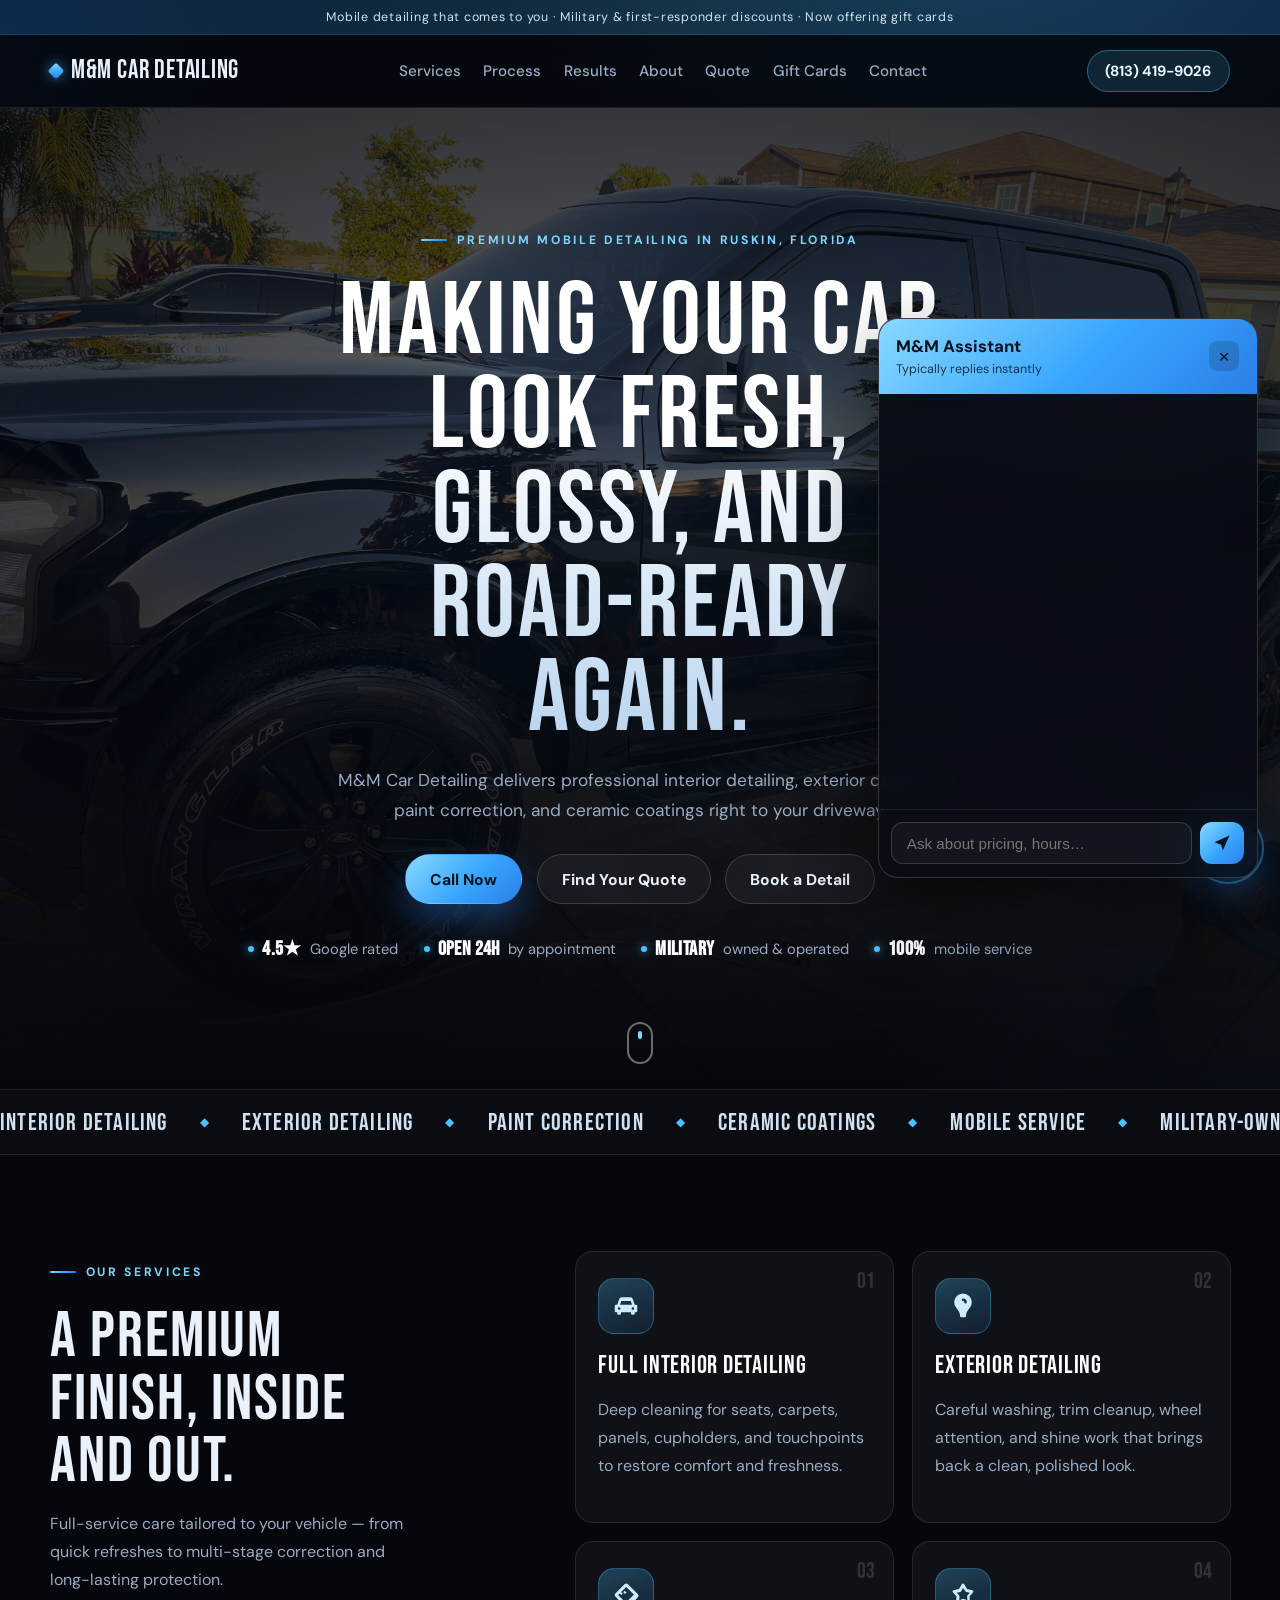
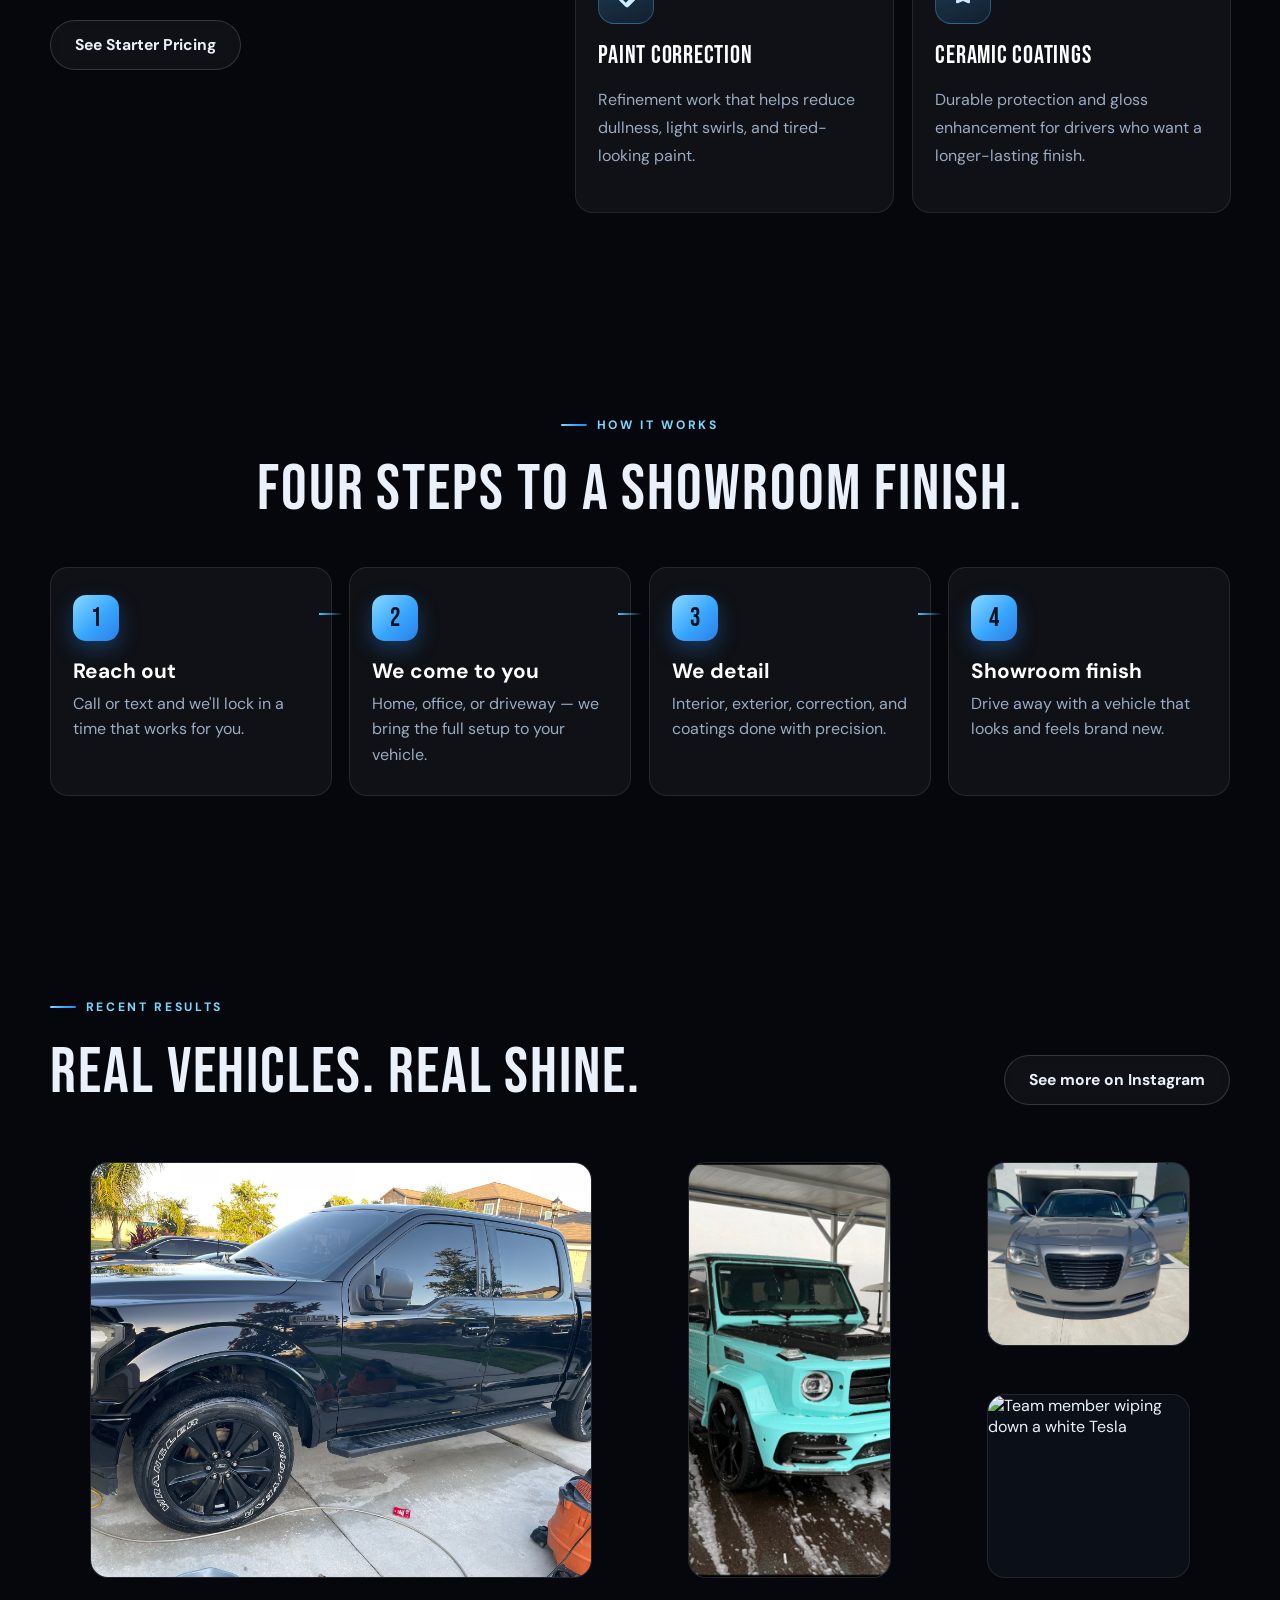
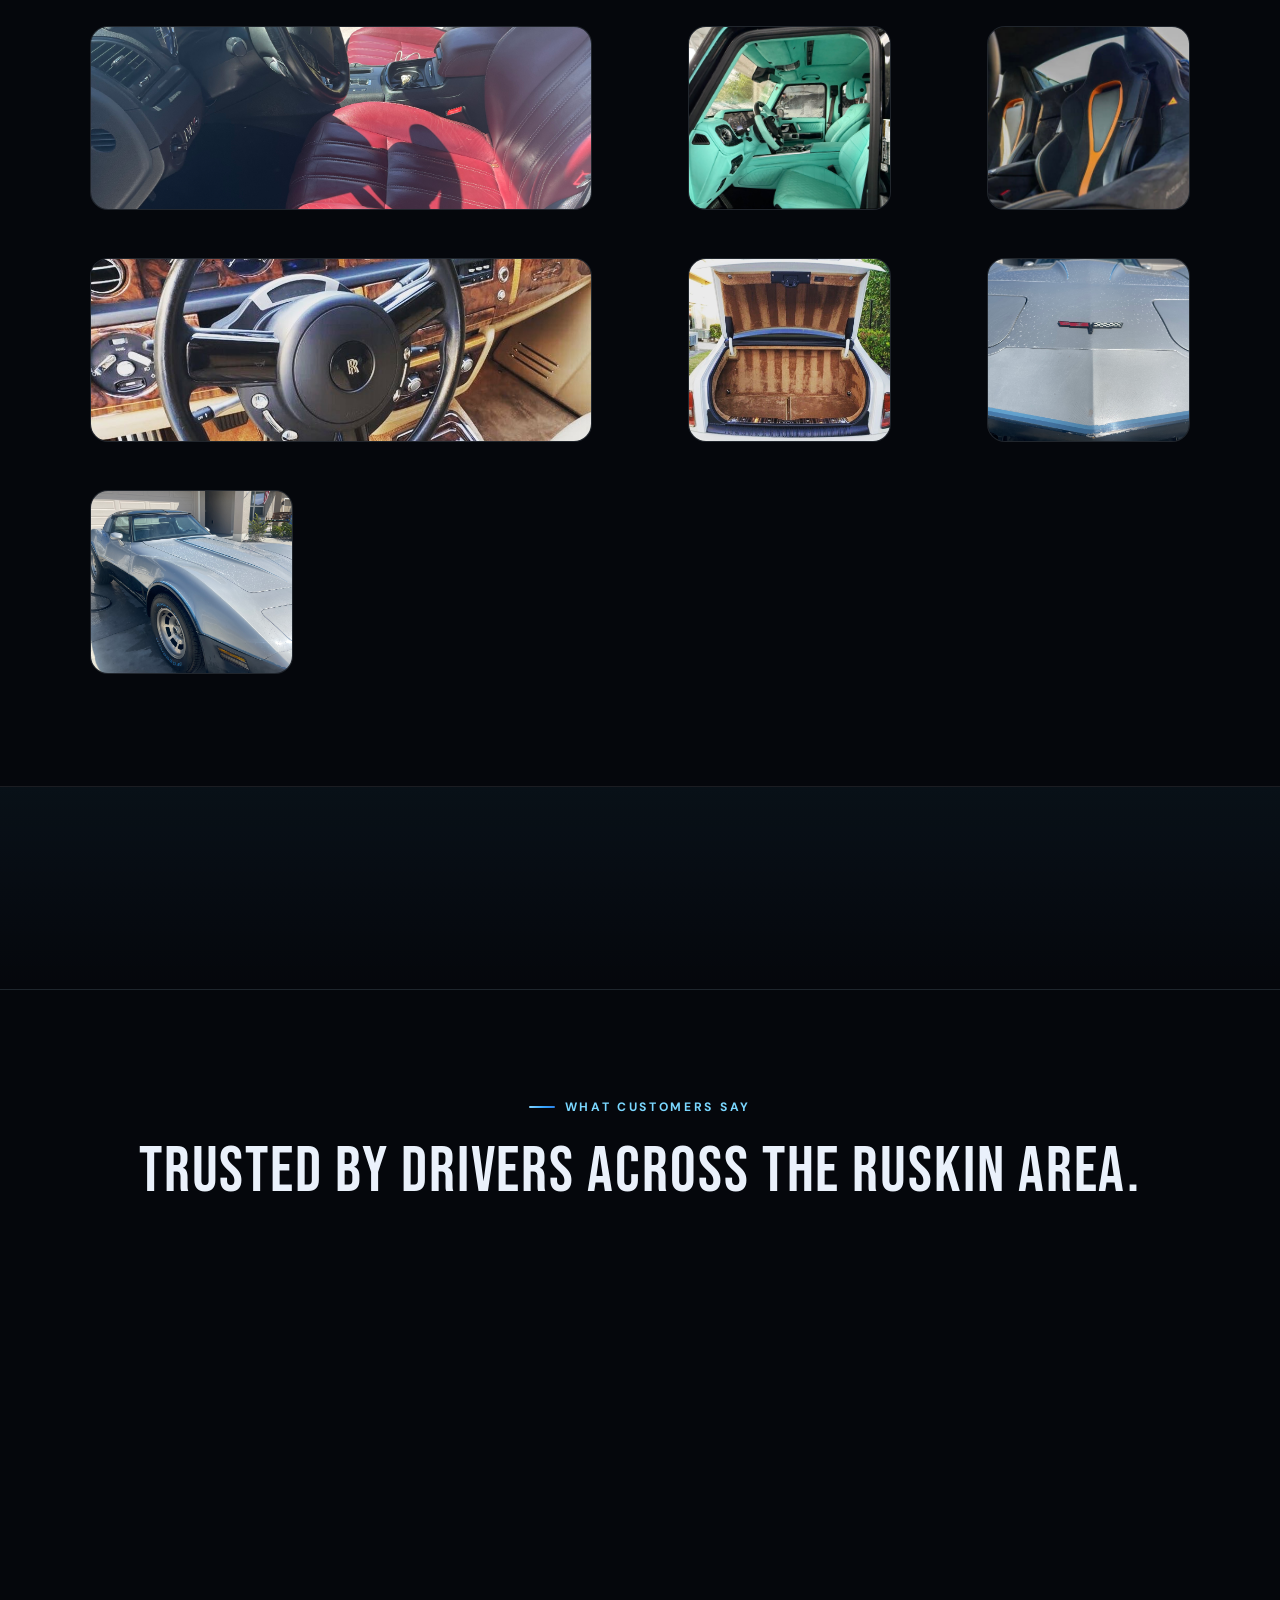
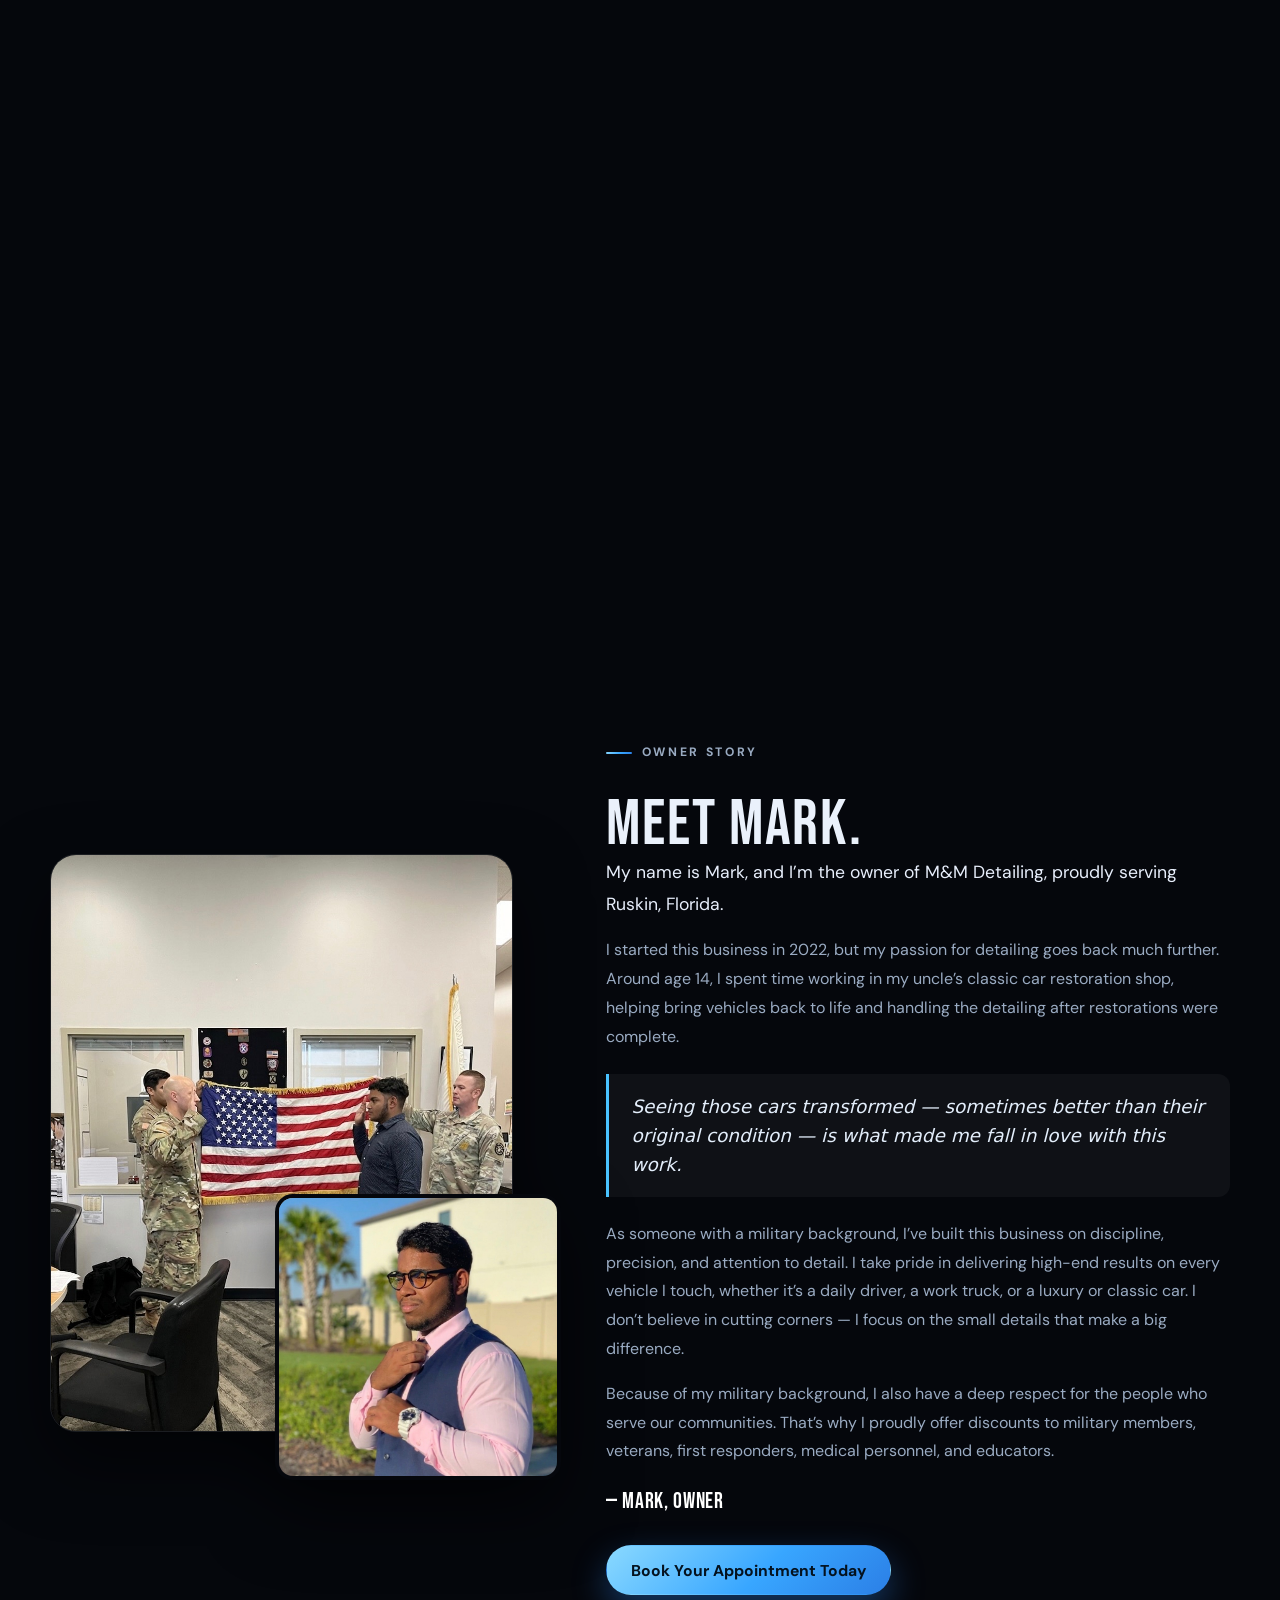
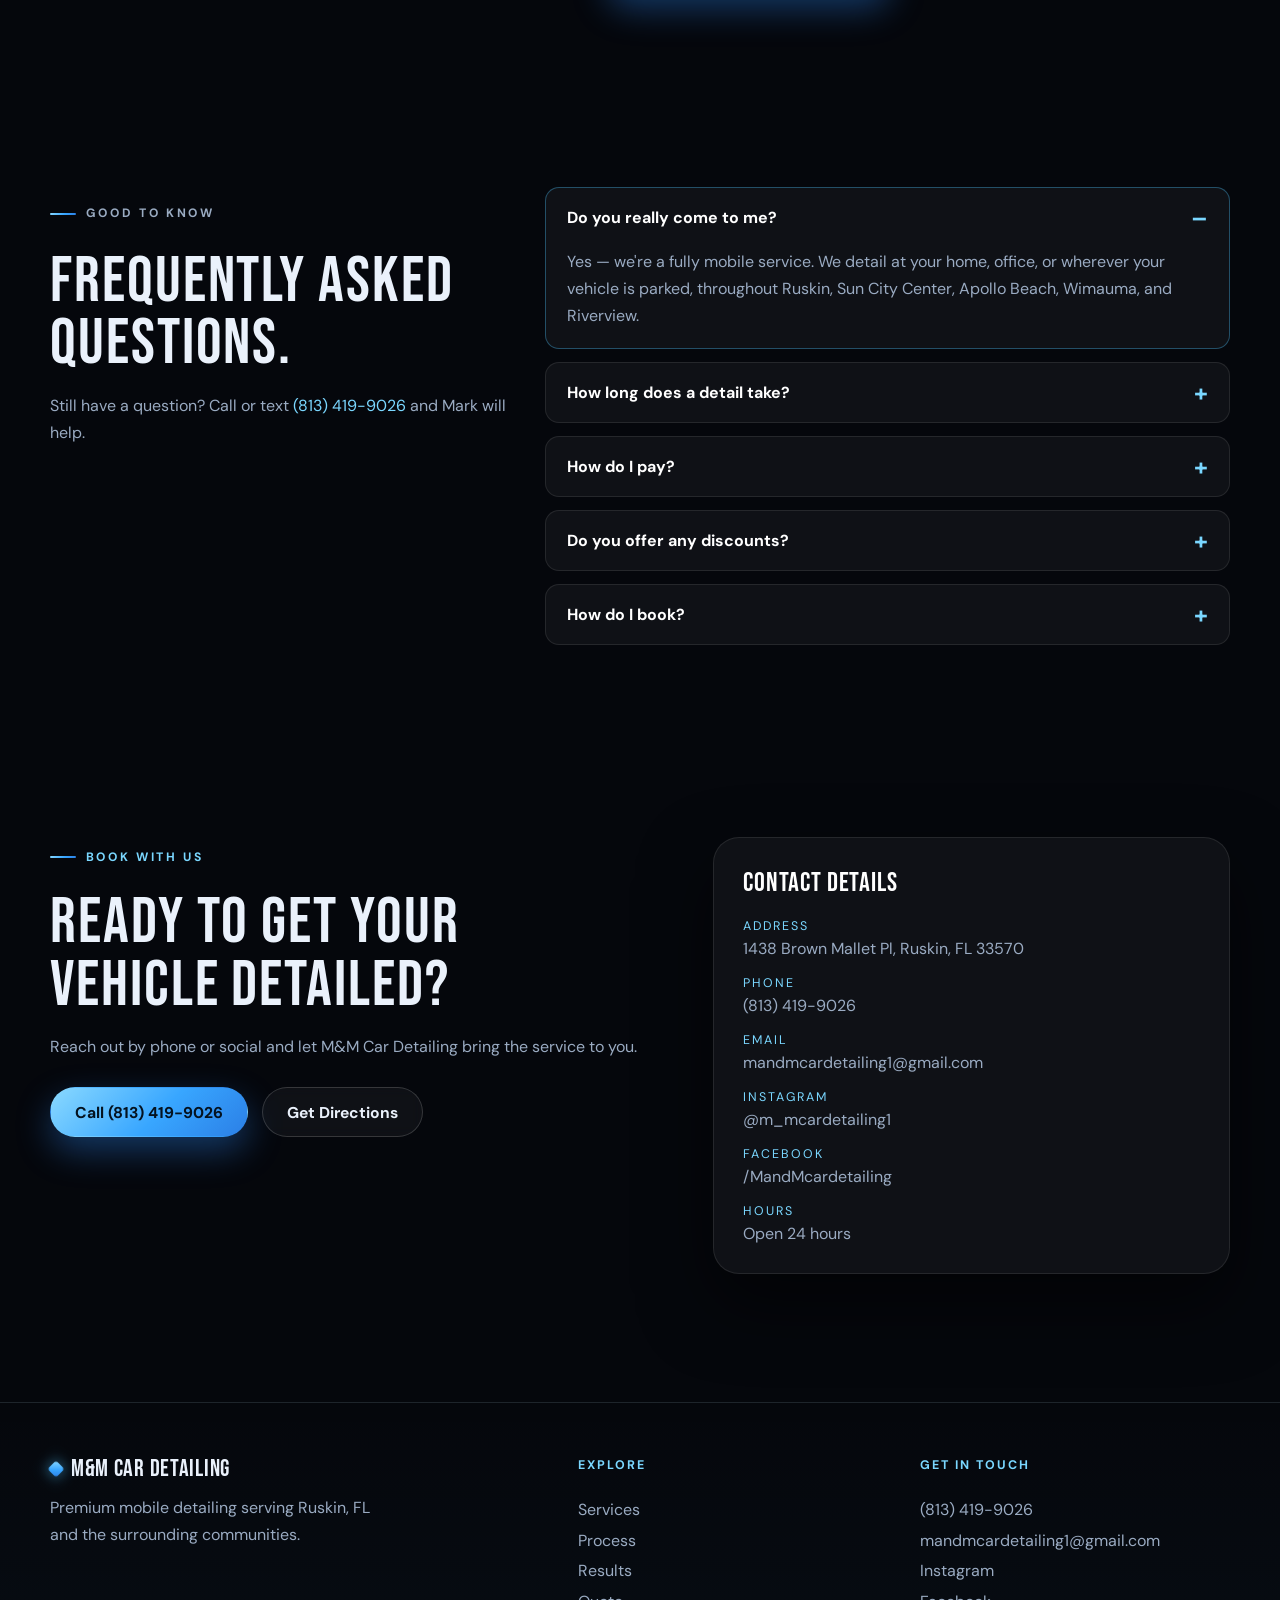
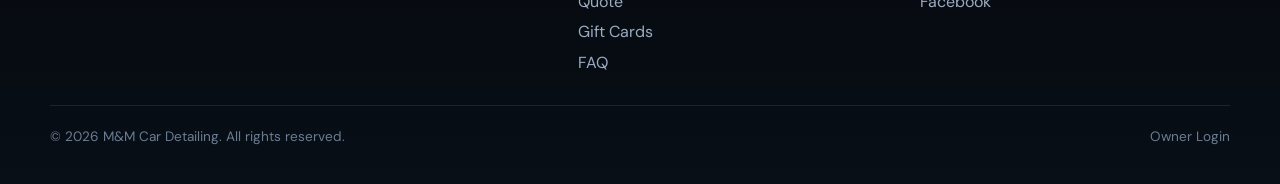
==== commit 5084796b: "Redesign hero as a full-bleed immersive section Replace the split hero (copy + side flyer card) with" ====
--- a/index.html
+++ b/index.html
@@ -84,43 +84,36 @@
 
     <main>
       <!-- ============================ HERO ============================ -->
-      <section class="hero">
-        <div class="hero-overlay"></div>
-        <div class="container hero-grid">
-          <div class="hero-copy">
-            <p class="eyebrow" data-edit="hero.eyebrow">Premium Mobile Detailing In Ruskin, Florida</p>
-            <h1 data-edit="hero.title">Making your car look fresh, glossy, and road-ready again.</h1>
-            <p class="hero-text" data-edit="hero.text">
-              M&amp;M Car Detailing delivers professional interior detailing,
-              exterior detailing, paint correction, and ceramic coatings right
-              to your driveway.
-            </p>
-            <div class="hero-actions">
-              <a class="button primary" href="tel:8134199026">Call Now</a>
-              <a class="button secondary" href="quote/">Find Your Quote</a>
-            </div>
-            <ul class="hero-trust">
-              <li><strong>4.5★</strong> Google rated</li>
-              <li><strong>Open 24h</strong> by appointment</li>
-              <li><strong>Military</strong> owned &amp; operated</li>
-              <li><strong>100%</strong> mobile service</li>
-            </ul>
-          </div>
-
-          <aside class="hero-visual reveal">
-            <figure class="hero-frame">
-              <img
-                data-img="hero.card"
-                src="54EED1E9-41CA-4A40-9B75-06FA0DCA1272.PNG"
-                alt="M&M Car Detailing service flyer"
-              />
-            </figure>
-            <div class="hero-badge">
-              <span class="hero-badge-stars">★★★★★</span>
-              <span>Trusted local detailer</span>
-            </div>
-          </aside>
-        </div>
+      <section class="hero hero-full">
+        <img
+          class="hero-bg"
+          data-img="hero.bg"
+          src="IMG_6921_Original.jpg"
+          alt=""
+          aria-hidden="true"
+          fetchpriority="high"
+        />
+        <div class="container hero-inner">
+          <p class="eyebrow" data-edit="hero.eyebrow">Premium Mobile Detailing In Ruskin, Florida</p>
+          <h1 data-edit="hero.title">Making your car look fresh, glossy, and road-ready again.</h1>
+          <p class="hero-text" data-edit="hero.text">
+            M&amp;M Car Detailing delivers professional interior detailing,
+            exterior detailing, paint correction, and ceramic coatings right
+            to your driveway.
+          </p>
+          <div class="hero-actions">
+            <a class="button primary" href="tel:8134199026">Call Now</a>
+            <a class="button secondary" href="quote/">Find Your Quote</a>
+            <a class="button secondary" href="#contact">Book a Detail</a>
+          </div>
+          <ul class="hero-trust">
+            <li><strong>4.5★</strong> Google rated</li>
+            <li><strong>Open 24h</strong> by appointment</li>
+            <li><strong>Military</strong> owned &amp; operated</li>
+            <li><strong>100%</strong> mobile service</li>
+          </ul>
+        </div>
+        <a class="hero-scroll" href="#services" aria-label="Scroll to services"><span></span></a>
       </section>
 
       <!-- ========================== MARQUEE ========================== -->
--- a/styles.css
+++ b/styles.css
@@ -269,21 +269,96 @@
   align-items: center;
   overflow: hidden;
 }
-.hero::before {
+/* Full-bleed editable background image */
+.hero-bg {
+  position: absolute;
+  inset: 0;
+  width: 100%;
+  height: 100%;
+  object-fit: cover;
+  object-position: center;
+  transform: scale(1.05);
+  filter: saturate(108%);
+  z-index: 0;
+}
+/* Scrim over the image for legibility */
+.hero-full::before {
+  content: "";
+  position: absolute;
+  inset: 0;
+  z-index: 1;
+  background:
+    radial-gradient(130% 95% at 50% 30%, rgba(5, 7, 12, 0.4), rgba(5, 7, 12, 0.82) 72%),
+    linear-gradient(180deg, rgba(5, 7, 12, 0.55), rgba(5, 7, 12, 0.32) 38%, var(--bg));
+}
+/* legacy split hero scrim (unused on full hero) */
+.hero:not(.hero-full)::before {
   content: "";
   position: absolute;
   inset: 0;
   background:
-    linear-gradient(105deg, rgba(5, 7, 12, 0.95) 12%, rgba(5, 7, 12, 0.55) 52%, rgba(5, 9, 16, 0.85) 100%),
-    url("IMG_6921_Original.jpg") center/cover no-repeat;
+    linear-gradient(105deg, rgba(5, 7, 12, 0.95) 12%, rgba(5, 7, 12, 0.55) 52%, rgba(5, 9, 16, 0.85) 100%);
   transform: scale(1.05);
-  filter: saturate(108%);
-}
+}
+
+/* Full-bleed centered layout */
+.hero-full {
+  text-align: center;
+  justify-content: center;
+  min-height: 96vh;
+}
+.hero-inner {
+  position: relative;
+  z-index: 2;
+  max-width: 56rem;
+  display: flex;
+  flex-direction: column;
+  align-items: center;
+  padding: 7rem 0 8rem;
+}
+.hero-full .eyebrow { justify-content: center; }
+.hero-full h1 {
+  max-width: 17ch;
+  font-size: clamp(3.2rem, 9vw, 7rem);
+}
+.hero-full .hero-text { margin-left: auto; margin-right: auto; }
+.hero-full .hero-actions { justify-content: center; }
+.hero-full .hero-trust { justify-content: center; }
+
+/* Scroll cue */
+.hero-scroll {
+  position: absolute;
+  left: 50%;
+  bottom: 1.6rem;
+  transform: translateX(-50%);
+  z-index: 2;
+  width: 26px;
+  height: 42px;
+  border: 2px solid rgba(255, 255, 255, 0.4);
+  border-radius: 14px;
+  display: grid;
+  justify-items: center;
+  padding-top: 7px;
+}
+.hero-scroll span {
+  width: 4px;
+  height: 8px;
+  border-radius: 2px;
+  background: var(--accent-strong);
+  animation: scrolldot 1.6s ease-in-out infinite;
+}
+@keyframes scrolldot {
+  0% { transform: translateY(0); opacity: 1; }
+  70% { transform: translateY(13px); opacity: 0; }
+  100% { opacity: 0; }
+}
+@media (prefers-reduced-motion: reduce) { .hero-scroll span { animation: none; } }
 /* slow sheen sweep */
 .hero::after {
   content: "";
   position: absolute;
   inset: 0;
+  z-index: 1;
   background: linear-gradient(115deg, transparent 30%, rgba(120, 200, 255, 0.06) 48%, transparent 62%);
   background-size: 250% 250%;
   animation: sheen 9s var(--ease) infinite;
@@ -968,8 +1043,10 @@
   .nav-toggle[aria-expanded="true"] span:nth-child(2) { opacity: 0; }
   .nav-toggle[aria-expanded="true"] span:nth-child(3) { transform: translateY(-7px) rotate(-45deg); }
 
-  .hero { min-height: auto; }
+  .hero, .hero-full { min-height: auto; }
   .hero-grid { padding: 4rem 0; }
+  .hero-inner { padding: 5rem 0 6rem; }
+  .hero-scroll { display: none; }
   .hero-meta { grid-template-columns: 1fr; }
   .service-grid { grid-template-columns: 1fr; }
   .gallery-grid { grid-template-columns: 1fr; grid-auto-rows: 14rem; }
